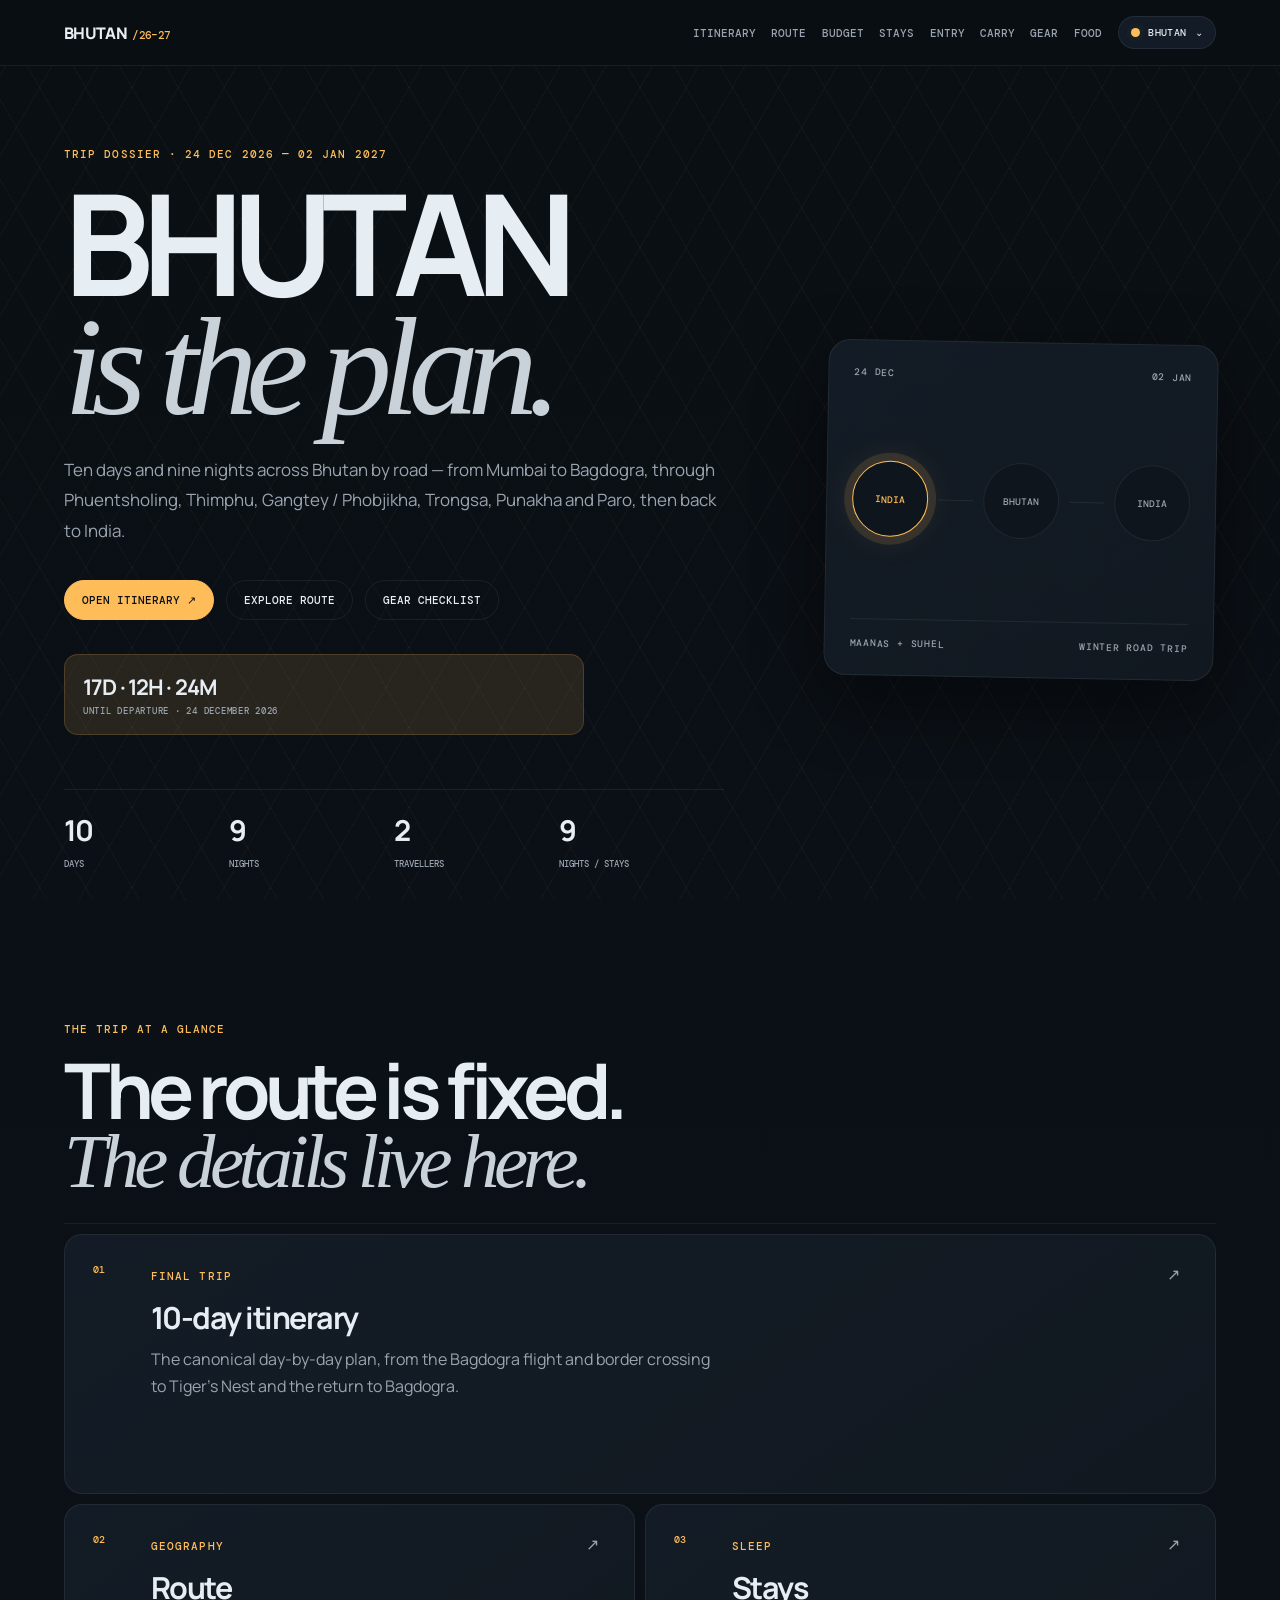
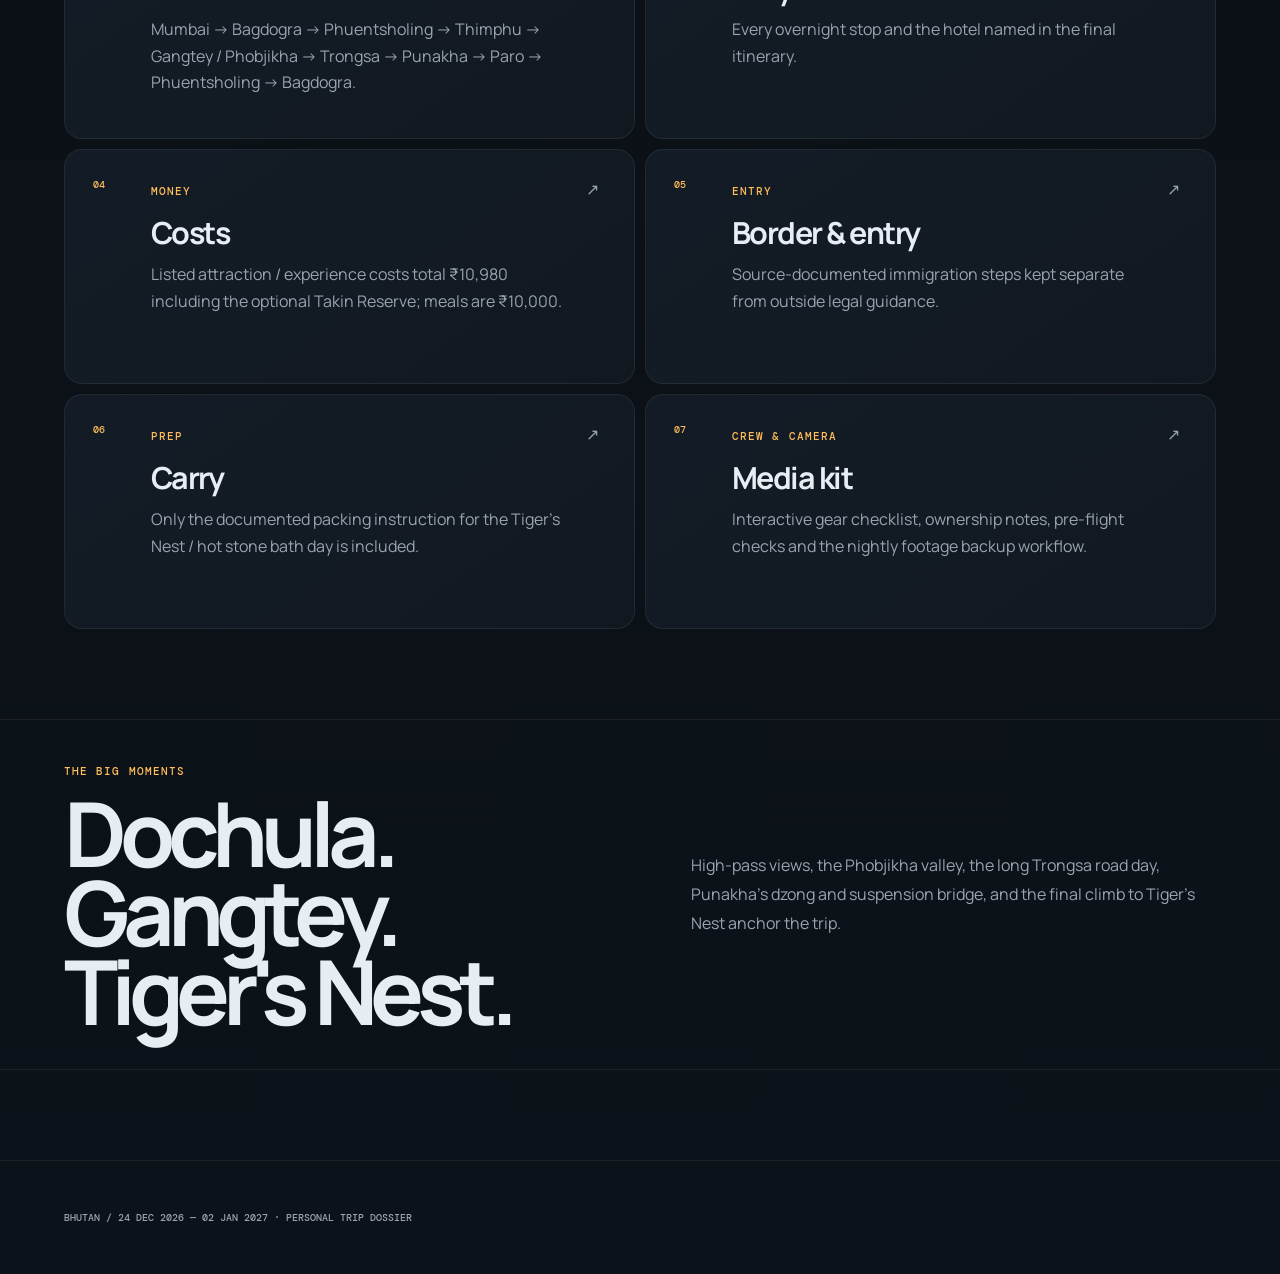
==== index.html @ cfcf0072 "Fix theme dropdown with native disclosure control" ====
<!doctype html>
<html lang="en">
<head>
<meta charset="utf-8"><meta name="viewport" content="width=device-width,initial-scale=1">
<meta name="theme-color" content="#0a0f14">
<title>Bhutan / 24 Dec 2026 — 02 Jan 2027</title>
<script>try{document.documentElement.dataset.theme=localStorage.getItem("bhutan-theme")||"bhutan"}catch(e){document.documentElement.dataset.theme="bhutan"}</script><link rel="stylesheet" href="styles.css?v=theme-fix-5">
</head>
<body>
<nav><a class="brand" href="index.html">BHUTAN<span>/26–27</span></a><div class="navlinks">
<a href="itinerary.html">Itinerary</a><a href="route.html">Route</a><a href="budget.html">Budget</a><a href="stays.html">Stays</a><a href="permits.html">Entry</a><a href="packing.html">Carry</a><a href="gear.html">Gear</a><a href="food.html">Food</a></div><details id="themePicker" class="theme-picker">
<summary id="themeToggle" class="theme-toggle" aria-expanded="false" aria-controls="themeMenu"><span class="theme-dot" aria-hidden="true"></span><span id="themeLabel">Bhutan</span><span aria-hidden="true">⌄</span></summary>
<div id="themeMenu" class="theme-menu">
<button class="theme-option" type="button" data-theme="bhutan" aria-pressed="true"><span class="theme-colors"><i style="background:#0a0f14"></i><i style="background:#131c26"></i><i style="background:#ffbd59"></i><i style="background:#c9d1d9"></i></span><span class="theme-option-copy"><b>Bhutan</b><small>Original charcoal · amber</small></span></button>
<button class="theme-option" type="button" data-theme="aurora" aria-pressed="false"><span class="theme-colors"><i style="background:#031517"></i><i style="background:#073b3a"></i><i style="background:#42f5d0"></i><i style="background:#78ffe2"></i></span><span class="theme-option-copy"><b>Aurora</b><small>Electric mint · luminous cyan</small></span></button>
<button class="theme-option" type="button" data-theme="forest" aria-pressed="false"><span class="theme-colors"><i style="background:#041309"></i><i style="background:#0a321c"></i><i style="background:#31ed8c"></i><i style="background:#71ffb2"></i></span><span class="theme-option-copy"><b>Forest</b><small>Emerald · vivid jade</small></span></button>
<button class="theme-option" type="button" data-theme="rose" aria-pressed="false"><span class="theme-colors"><i style="background:#160912"></i><i style="background:#321326"></i><i style="background:#ff78ad"></i><i style="background:#ff9fc5"></i></span><span class="theme-option-copy"><b>Rose</b><small>Deep plum · vibrant rose</small></span></button>
<button class="theme-option" type="button" data-theme="ocean" aria-pressed="false"><span class="theme-colors"><i style="background:#03101b"></i><i style="background:#07304a"></i><i style="background:#24d9ff"></i><i style="background:#5fe8ff"></i></span><span class="theme-option-copy"><b>Ocean</b><small>Deep blue · electric aqua</small></span></button>
<button class="theme-option" type="button" data-theme="graphite" aria-pressed="false"><span class="theme-colors"><i style="background:#0c0e11"></i><i style="background:#20242a"></i><i style="background:#e1e6ed"></i><i style="background:#aeb8c4"></i></span><span class="theme-option-copy"><b>Graphite</b><small>Silver monochrome · crisp</small></span></button>
</div></details></nav>
<main class="home-main">
<section class="home-hero">
<div class="hero-copy">
<div class="eyebrow">TRIP DOSSIER · 24 DEC 2026 — 02 JAN 2027</div>
<h1>BHUTAN<br><i>is the plan.</i></h1>
<p class="lede">Ten days and nine nights across Bhutan by road — from Mumbai to Bagdogra, through Phuentsholing, Thimphu, Gangtey / Phobjikha, Trongsa, Punakha and Paro, then back to India.</p>
<div class="actions"><a class="btn primary" href="itinerary.html">Open itinerary ↗</a><a class="btn" href="route.html">Explore route</a><a class="btn" href="gear.html">Gear checklist</a></div><div class="countdown"><b id="countdown">Loading trip countdown…</b><span>UNTIL DEPARTURE · 24 DECEMBER 2026</span></div>
<div class="stats"><div><b>10</b><span>DAYS</span></div><div><b>9</b><span>NIGHTS</span></div><div><b>2</b><span>TRAVELLERS</span></div><div><b>9</b><span>NIGHTS / STAYS</span></div></div>
</div>
<div class="hero-card"><div class="hero-card-top"><span>24 DEC</span><span>02 JAN</span></div><div class="hero-route"><div class="hero-node active">INDIA</div><div class="hero-line"></div><div class="hero-node">BHUTAN</div><div class="hero-line"></div><div class="hero-node">INDIA</div></div><div class="hero-card-foot"><span>MAANAS + SUHEL</span><span>WINTER ROAD TRIP</span></div></div>
</section>
<section class="home-dashboard">
<div class="dash-intro"><span class="eyebrow">THE TRIP AT A GLANCE</span><h2>The route is fixed.<br><i>The details live here.</i></h2></div>
<div class="dash-grid">
<a class="dash-card wide" href="itinerary.html"><div class="dash-index">01</div><div><span class="tag">FINAL TRIP</span><h3>10-day itinerary</h3><p>The canonical day-by-day plan, from the Bagdogra flight and border crossing to Tiger's Nest and the return to Bagdogra.</p></div><span class="dash-arrow">↗</span></a>
<a class="dash-card" href="route.html"><div class="dash-index">02</div><div><span class="tag">GEOGRAPHY</span><h3>Route</h3><p>Mumbai → Bagdogra → Phuentsholing → Thimphu → Gangtey / Phobjikha → Trongsa → Punakha → Paro → Phuentsholing → Bagdogra.</p></div><span class="dash-arrow">↗</span></a>
<a class="dash-card" href="stays.html"><div class="dash-index">03</div><div><span class="tag">SLEEP</span><h3>Stays</h3><p>Every overnight stop and the hotel named in the final itinerary.</p></div><span class="dash-arrow">↗</span></a>
<a class="dash-card" href="budget.html"><div class="dash-index">04</div><div><span class="tag">MONEY</span><h3>Costs</h3><p>Listed attraction / experience costs total ₹10,980 including the optional Takin Reserve; meals are ₹10,000.</p></div><span class="dash-arrow">↗</span></a>
<a class="dash-card" href="permits.html"><div class="dash-index">05</div><div><span class="tag">ENTRY</span><h3>Border & entry</h3><p>Source-documented immigration steps kept separate from outside legal guidance.</p></div><span class="dash-arrow">↗</span></a>
<a class="dash-card" href="packing.html"><div class="dash-index">06</div><div><span class="tag">PREP</span><h3>Carry</h3><p>Only the documented packing instruction for the Tiger's Nest / hot stone bath day is included.</p></div><span class="dash-arrow">↗</span></a>
<a class="dash-card" href="gear.html"><div class="dash-index">07</div><div><span class="tag">CREW & CAMERA</span><h3>Media kit</h3><p>Interactive gear checklist, ownership notes, pre-flight checks and the nightly footage backup workflow.</p></div><span class="dash-arrow">↗</span></a></div></section>
<section class="home-fact"><div><span class="tag">THE BIG MOMENTS</span><h2>Dochula.<br>Gangtey.<br>Tiger's Nest.</h2></div><p>High-pass views, the Phobjikha valley, the long Trongsa road day, Punakha's dzong and suspension bridge, and the final climb to Tiger's Nest anchor the trip.</p></section>
</main>
<footer>BHUTAN / 24 DEC 2026 — 02 JAN 2027 · PERSONAL TRIP DOSSIER</footer>
<script>const target=new Date("2026-12-24T00:00:00+05:30");function tick(){const n=new Date();const d=target-n;if(d<=0){document.getElementById("countdown").textContent="THE TRIP IS HERE";return}const days=Math.floor(d/86400000),hours=Math.floor(d%86400000/3600000),mins=Math.floor(d%3600000/60000);document.getElementById("countdown").textContent=days+"D · "+hours+"H · "+mins+"M"}tick();setInterval(tick,30000);</script><script src="theme.js?v=theme-fix-5"></script>
</body></html>
---- styles.css ----
@import url('https://fonts.googleapis.com/css2?family=DM+Mono:wght@400;500&family=Manrope:wght@400;500;600;700;800&display=swap');
:root{--bg:#0a0f14;--layer:#0f1620;--card:#131c26;--card2:#111820;--accent:#ffbd59;--accent-soft:rgba(255,189,89,.12);--text:#e6edf3;--muted:#9aa4af;--line:rgba(255,255,255,.07);--good:#64dc9f;--info:#64c8ff}
*{box-sizing:border-box}html{scroll-behavior:smooth}body{margin:0;color:var(--text);font-family:Manrope,system-ui,sans-serif;min-height:100vh;background:linear-gradient(180deg,#0a0f14 0%,#0c1219 100%);position:relative;overflow-x:hidden}body:before{content:"";position:fixed;inset:0;background-image:repeating-linear-gradient(60deg,rgba(255,189,89,.04) 0,rgba(255,189,89,.04) 1px,transparent 1px,transparent 40px),repeating-linear-gradient(-60deg,rgba(255,189,89,.04) 0,rgba(255,189,89,.04) 1px,transparent 1px,transparent 40px);pointer-events:none;z-index:0}
a{color:inherit;text-decoration:none}nav{position:sticky;top:0;z-index:20;height:66px;padding:0 5vw;display:flex;align-items:center;justify-content:space-between;background:rgba(10,15,20,.92);backdrop-filter:blur(16px);border-bottom:1px solid var(--line)}.brand{font-weight:800;letter-spacing:-.04em}.brand span{color:var(--accent);font:500 .68rem 'DM Mono';margin-left:5px}.navlinks{display:flex;gap:20px;font:500 .68rem 'DM Mono';text-transform:uppercase;color:var(--muted)}.navlinks a{transition:.2s}.navlinks a:hover,.navlinks a.active{color:var(--accent)}
main,footer{position:relative;z-index:1;max-width:1320px;margin:auto}.page-wrap{padding:72px 5vw}.eyebrow,.tag{font:500 .67rem 'DM Mono';letter-spacing:.1em;color:var(--accent);text-transform:uppercase}.page-head{display:flex;justify-content:space-between;gap:60px;align-items:end;padding-bottom:42px;margin-bottom:1px;border-bottom:1px solid var(--line)}.page-head h1{font-size:clamp(4rem,8vw,8.5rem);line-height:.86;letter-spacing:-.075em;margin:22px 0 0}.page-head h1 i{font-family:Georgia,serif;font-weight:400;color:#c9d1d9}.page-head p{max-width:470px;color:var(--muted);line-height:1.8;margin:0}
.home-hero{max-width:1320px;margin:auto;min-height:calc(100vh - 66px);padding:9vh 5vw 8vh;display:grid;grid-template-columns:minmax(0,1.1fr) minmax(330px,.65fr);align-items:center;gap:8vw}.home-hero h1{font-size:clamp(5rem,11vw,10.5rem);line-height:.84;letter-spacing:-.08em;margin:22px 0 28px}.home-hero h1 i{font-family:Georgia,serif;font-weight:400;color:#c9d1d9}.lede{max-width:700px;color:var(--muted);font-size:1.06rem;line-height:1.8}.actions{display:flex;gap:12px;margin:34px 0}.btn{display:inline-flex;align-items:center;justify-content:center;border:1px solid var(--line);padding:12px 17px;border-radius:99px;font:500 .68rem 'DM Mono';text-transform:uppercase;transition:.2s}.btn:hover{border-color:rgba(255,189,89,.55);color:var(--accent);box-shadow:0 0 25px rgba(255,189,89,.12)}.btn.primary{background:var(--accent);color:#0a0f14;border-color:var(--accent)}.stats{display:grid;grid-template-columns:repeat(4,1fr);border-top:1px solid var(--line);margin-top:54px}.stats div{padding:20px 10px 0 0}.stats b{display:block;font-size:1.8rem;letter-spacing:-.06em}.stats span{font:500 .58rem 'DM Mono';color:var(--muted)}.hero-card{background:linear-gradient(145deg,#131c26,#111820);border:1px solid var(--line);border-radius:22px;padding:25px;box-shadow:0 24px 70px rgba(0,0,0,.45);transform:rotate(1deg)}.hero-card-top,.hero-card-foot{display:flex;justify-content:space-between;color:var(--muted);font:500 .6rem 'DM Mono';letter-spacing:.08em}.hero-route{display:flex;align-items:center;gap:10px;margin:82px 0}.hero-node{width:76px;height:76px;border-radius:50%;display:grid;place-items:center;border:1px solid rgba(255,255,255,.12);background:#0e151d;color:var(--muted);font:500 .6rem 'DM Mono'}.hero-node.active{color:var(--accent);border-color:rgba(255,189,89,.65);box-shadow:0 0 0 8px var(--accent-soft),0 0 35px rgba(255,189,89,.08)}.hero-line{height:1px;background:var(--line);flex:1}.hero-card-foot{border-top:1px solid var(--line);padding-top:17px}
.home-dashboard{max-width:1320px;margin:auto;padding:8vh 5vw 10vh}.dash-intro{padding-bottom:28px;border-bottom:1px solid var(--line)}.dash-intro h2{font-size:clamp(3rem,6vw,6rem);line-height:.88;letter-spacing:-.07em;margin:18px 0 0}.dash-intro h2 i{font-family:Georgia,serif;font-weight:400;color:#c9d1d9}.dash-grid{display:grid;grid-template-columns:repeat(2,1fr);gap:10px;margin-top:10px}.dash-card{min-height:235px;padding:28px;background:linear-gradient(145deg,#131c26,#111820);border:1px solid var(--line);border-radius:18px;display:grid;grid-template-columns:40px 1fr 20px;gap:18px;transition:.3s}.dash-card.wide{grid-column:span 2;min-height:260px}.dash-card:hover{border-color:rgba(255,189,89,.55);box-shadow:0 0 25px rgba(255,189,89,.12),0 0 60px rgba(255,189,89,.05);transform:translateY(-3px)}.dash-index{font:500 .62rem 'DM Mono';color:var(--accent)}.dash-card h3{font-size:1.9rem;letter-spacing:-.05em;margin:12px 0 8px}.dash-card p{color:var(--muted);line-height:1.65;margin:0;max-width:560px}.dash-arrow{color:var(--muted)}.dash-card:hover .dash-arrow{color:var(--accent)}.home-fact{max-width:1320px;margin:0 auto 10vh;padding:38px 5vw;border-top:1px solid var(--line);border-bottom:1px solid var(--line);display:grid;grid-template-columns:1fr 1fr;gap:8vw;align-items:center}.home-fact h2{font-size:clamp(3rem,7vw,7rem);line-height:.88;letter-spacing:-.08em;margin:14px 0 0}.home-fact p{color:var(--muted);line-height:1.8}
.trip-ribbon{display:flex;align-items:center;gap:14px;padding:15px 0 17px;border-bottom:1px solid var(--line);font:500 .62rem 'DM Mono';color:#b6c0ca;letter-spacing:.1em}.trip-ribbon b{color:var(--accent)}.trip-ribbon em{margin-left:auto;color:#6f7b86;font-style:normal}.itinerary-day{display:grid;grid-template-columns:110px 1fr;gap:38px;padding:65px 0;border-bottom:1px solid var(--line)}.dayno{font:500 .65rem 'DM Mono';line-height:1.7;color:var(--accent);position:sticky;top:95px;height:max-content}.day-heading{display:flex;justify-content:space-between;gap:25px;align-items:flex-start;margin-bottom:25px}.day-heading h2{font-size:clamp(2.15rem,4vw,4.1rem);line-height:.92;letter-spacing:-.065em;margin:0 0 12px}.route-line{color:var(--muted);font:500 .66rem 'DM Mono';line-height:1.6}.day-marker{width:48px;height:48px;border:1px solid rgba(255,189,89,.35);border-radius:50%;display:grid;place-items:center;color:var(--accent);font:500 .62rem 'DM Mono';flex:none;background:#0e151d}.day-grid{display:grid;grid-template-columns:repeat(3,minmax(0,1fr));gap:10px}.story-card{min-height:145px;padding:20px;background:linear-gradient(145deg,#131c26,#111820);border:1px solid var(--line);border-radius:14px;transition:.25s;cursor:pointer}.story-card:hover,.story-card.is-open{border-color:rgba(255,189,89,.55);box-shadow:0 0 25px rgba(255,189,89,.12);transform:translateY(-3px)}.story-card.highlight{box-shadow:inset 0 2px 0 rgba(255,189,89,.2)}.story-top{display:flex;justify-content:space-between;gap:10px;align-items:center}.story-index{font:500 .56rem 'DM Mono';color:var(--accent)}.story-type{font:500 .52rem 'DM Mono';padding:4px 7px;border:1px solid rgba(255,255,255,.09);border-radius:99px;color:var(--muted)}.story-card h3{font-size:1rem;line-height:1.4;letter-spacing:-.02em;margin:27px 0 0;max-width:88%}.story-card:after{content:"+";float:right;margin-top:-18px;color:#64717d;font:500 .8rem 'DM Mono'}.story-card.is-open:after{content:"−";color:var(--accent)}
.story-card.is-open{background:linear-gradient(145deg,#182330,#111820)}.story-card.is-open h3{color:var(--accent)}
.map-shell{position:relative;overflow:hidden;border:1px solid var(--line);border-radius:20px;background:#0e151d;box-shadow:0 25px 70px rgba(0,0,0,.45)}#trip-map{height:650px}.map-legend{position:absolute;z-index:1000;top:14px;right:14px;display:flex;gap:13px;flex-wrap:wrap;padding:10px 12px;border:1px solid var(--line);border-radius:12px;background:rgba(10,15,20,.9);backdrop-filter:blur(10px);font:500 .6rem 'DM Mono'}.legend-dot{display:inline-block;width:8px;height:8px;border-radius:50%;margin-right:6px}.route-dot{background:var(--accent)}.india-dot{background:#ff9664}.bhutan-dot{background:#64c8ff}.map-note{margin:12px 0 34px;color:#71808d;font:500 .59rem 'DM Mono';line-height:1.7}.route-summary{padding:25px 0;border-top:1px solid var(--line)}.summary-kicker{font:500 .64rem 'DM Mono';color:var(--accent);letter-spacing:.1em;margin-bottom:11px}.summary-line{font-size:1.08rem;line-height:1.8;color:#cbd4dc}.leaflet-container{font-family:Manrope,system-ui,sans-serif}.leaflet-popup-content-wrapper,.leaflet-popup-tip{background:#131c26;color:var(--text);border:1px solid var(--line)}.leaflet-popup-content{margin:13px 15px;min-width:180px}.popup-day{color:var(--accent);font:500 .57rem 'DM Mono';margin-bottom:5px}.popup p{color:var(--muted);font-size:.75rem;line-height:1.45;margin:7px 0 0}.marker-pin{width:34px;height:34px;border-radius:50%;display:grid;place-items:center;border:2px solid #0a0f14;box-shadow:0 5px 16px rgba(0,0,0,.45);font:800 .62rem 'DM Mono'}.marker-india{background:#ff9664;color:#0a0f14}.marker-bhutan{background:var(--accent);color:#0a0f14}
.stay-grid{display:grid;grid-template-columns:repeat(2,1fr);gap:12px;margin-bottom:24px}.stay-card{padding:25px;background:linear-gradient(145deg,#131c26,#111820);border:1px solid var(--line);border-radius:18px;transition:.25s}.stay-card:hover{border-color:rgba(255,189,89,.55);box-shadow:0 0 25px rgba(255,189,89,.1)}.stay-head{display:flex;justify-content:space-between;color:var(--muted);font:500 .6rem 'DM Mono'}.stay-head span{color:var(--accent)}.stay-date{margin-top:40px;color:#70808c;font:500 .63rem 'DM Mono'}.stay-card h2{font-size:1.65rem;letter-spacing:-.04em;margin:9px 0 5px}.stay-card p{color:var(--muted);margin:0}.notice{padding:20px 22px;background:linear-gradient(145deg,#131c26,#111820);border:1px solid var(--line);border-radius:15px;color:var(--muted);line-height:1.7}.notice strong{color:var(--text)}
.food-grid{display:grid;grid-template-columns:repeat(4,1fr);gap:12px}.food-card{padding:22px;background:linear-gradient(145deg,#131c26,#111820);border:1px solid var(--line);border-radius:15px;min-height:160px;transition:.25s}.food-card:hover{border-color:rgba(255,189,89,.55);box-shadow:0 0 25px rgba(255,189,89,.1);transform:translateY(-2px)}.food-card h3{font-size:1.15rem;margin:34px 0 8px}.food-card p{color:var(--muted);line-height:1.5;margin:0}.day{display:grid;grid-template-columns:130px 1fr;gap:38px;padding:45px 0;border-bottom:1px solid var(--line)}.day h2{font-size:2rem;letter-spacing:-.05em;margin:0 0 18px}.items{display:grid;grid-template-columns:repeat(2,1fr);gap:10px}.item{padding:15px 17px;border:1px solid var(--line);background:linear-gradient(145deg,#131c26,#111820);border-radius:11px;color:#cdd5dd;line-height:1.45}.empty{padding:72px 30px;text-align:center;background:linear-gradient(145deg,#131c26,#111820);border:1px dashed rgba(255,255,255,.13);border-radius:18px}.empty h2{font-size:2.15rem;letter-spacing:-.05em;margin:13px 0}.empty p{color:var(--muted);line-height:1.7;max-width:520px;margin:auto}
footer{padding:50px 5vw;border-top:1px solid var(--line);color:#63707b;font:500 .6rem 'DM Mono'}
@media(max-width:980px){.home-hero{grid-template-columns:1fr}.hero-card{max-width:620px;width:100%;margin:auto}.day-grid{grid-template-columns:repeat(2,1fr)}.food-grid{grid-template-columns:repeat(2,1fr)}}
@media(max-width:760px){nav{height:60px;gap:14px}.navlinks{display:flex;gap:14px;flex:1;min-width:0;max-width:65vw;overflow-x:auto;white-space:nowrap;scrollbar-width:none;padding-bottom:4px}.navlinks::-webkit-scrollbar{display:none}.page-wrap{padding:52px 5vw}.page-head{display:block;padding-bottom:32px}.page-head p{margin-top:25px}.page-head h1{font-size:4rem}.home-hero{padding:7vh 5vw}.home-hero h1{font-size:4.6rem}.stats{grid-template-columns:repeat(2,1fr)}.hero-route{margin:60px 0}.hero-node{width:60px;height:60px}.dash-grid{grid-template-columns:1fr}.dash-card.wide{grid-column:auto}.home-fact{grid-template-columns:1fr;gap:25px}.trip-ribbon{flex-wrap:wrap}.trip-ribbon em{width:100%;margin-left:0}.itinerary-day,.day{grid-template-columns:1fr;gap:15px;padding:45px 0}.dayno{position:static}.day-grid,.items,.stay-grid,.food-grid{grid-template-columns:1fr}.day-heading h2{font-size:2.45rem}.map-shell{border-radius:15px}#trip-map{height:480px}.map-legend{left:12px;right:12px;top:12px}.story-card{min-height:130px}.story-card h3{font-size:1.02rem}.home-fact h2{font-size:3.5rem}}

.cost-hero{display:grid;grid-template-columns:repeat(3,1fr);gap:12px;margin:0 0 28px}.cost-hero>div{padding:25px;background:linear-gradient(145deg,#131c26,#111820);border:1px solid var(--line);border-radius:18px}.cost-hero strong{display:block;font-size:2.6rem;letter-spacing:-.07em;margin:11px 0 5px}.cost-hero small{display:block;font:500 .58rem 'DM Mono';color:var(--muted);line-height:1.6}.cost-grid{display:grid;grid-template-columns:repeat(2,1fr);gap:12px}.cost-group{background:linear-gradient(145deg,#131c26,#111820);border:1px solid var(--line);border-radius:18px;padding:22px}.cost-group-head h2{font-size:1.35rem;letter-spacing:-.04em;margin:7px 0 18px}.cost-row{display:flex;justify-content:space-between;gap:18px;padding:12px 0;border-top:1px solid rgba(255,255,255,.06);font-size:.86rem}.cost-row b{font:500 .72rem 'DM Mono';color:var(--accent);white-space:nowrap}.countdown{margin-top:25px;padding:17px 18px;border:1px solid rgba(255,189,89,.18);background:var(--accent-soft);border-radius:14px;max-width:520px}.countdown b{font-size:1.35rem;letter-spacing:-.04em}.countdown span{display:block;margin-top:4px;color:var(--muted);font:500 .58rem 'DM Mono';letter-spacing:.08em}@media(max-width:900px){.cost-hero{grid-template-columns:1fr}.cost-grid{grid-template-columns:1fr}}

/* Shared Attendance Tracker-inspired palette system */
:root{--layer:#0f1620;--card:#131c26;--card2:#111820;--pattern:rgba(255,189,89,.04);--nav-bg:rgba(10,15,20,.92);--heading-muted:#c9d1d9;--node-bg:#0e151d;--on-accent:#0a0f14;--accent-border:rgba(255,189,89,.5);--page-bg:linear-gradient(180deg,#0a0f14 0%,#0c1219 100%)}
    html{background:var(--bg)}body{background:var(--page-bg);color:var(--text)}
    body:before{background-image:repeating-linear-gradient(60deg,var(--pattern) 0,var(--pattern) 1px,transparent 1px,transparent 40px),repeating-linear-gradient(-60deg,var(--pattern) 0,var(--pattern) 1px,transparent 1px,transparent 40px)}
    nav{background:var(--nav-bg);border-bottom-color:var(--line);gap:clamp(10px,1.3vw,20px)}
    .navlinks{margin-left:auto;gap:clamp(10px,1.2vw,18px);flex:0 1 auto;min-width:0}
    .page-head h1 i,.home-hero h1 i,.dash-intro h2 i{color:var(--heading-muted)}
    .hero-card,.dash-card,.story-card,.stay-card,.food-card,.cost-group,.cost-hero>div,.gear-group,.progress-wrap,.item,.notice,.empty{background:linear-gradient(145deg,var(--card),var(--card2));border-color:var(--line);color:var(--text)}
    .story-card.is-open{background:linear-gradient(145deg,var(--card),var(--card2))}
    .hero-card-top,.hero-card-foot,.trip-ribbon{color:var(--muted)}
    .hero-card-foot,.trip-ribbon,.day,.itinerary-day,.page-head,.dash-intro,.home-fact,.route-summary,.stats{border-color:var(--line)}
    .hero-node{background:var(--node-bg);border-color:var(--line);color:var(--muted)}
    .hero-node.active{color:var(--accent);border-color:var(--accent);box-shadow:0 0 0 8px var(--accent-soft),0 0 35px var(--accent-soft)}
    .day-marker{background:var(--card);border-color:var(--line);color:var(--accent)}
    .btn.primary{background:var(--accent);color:var(--on-accent);border-color:var(--accent)}
    .btn:hover{border-color:var(--accent-border);color:var(--accent);box-shadow:0 0 25px var(--accent-soft)}
    .dash-card:hover,.story-card:hover,.story-card.is-open,.stay-card:hover,.food-card:hover{border-color:var(--accent-border);box-shadow:0 0 25px var(--accent-soft)}
    .story-card.is-open h3{color:var(--accent)}.story-type{border-color:var(--line);color:var(--muted)}
    .empty{border-color:var(--accent-border)}.gear-note{border-color:var(--accent-border);background:var(--accent-soft);color:var(--muted)}
    .gear-note strong,.notice strong{color:var(--text)}.progress-fill{background:var(--accent)}
    .map-note,footer{color:var(--muted)}
    .leaflet-popup-content-wrapper,.leaflet-popup-tip{background:var(--card);color:var(--text);border-color:var(--line)}
    .leaflet-popup-content{color:var(--text)}.gear-row input:checked{background:var(--accent);border-color:var(--accent)}.gear-row input:checked:after{color:var(--on-accent)}
    .theme-picker{position:relative;z-index:30;flex:0 0 auto}
    .theme-toggle{display:flex;align-items:center;gap:8px;border:1px solid var(--line);border-radius:99px;padding:9px 12px;background:var(--card);color:var(--text);font:500 .62rem 'DM Mono';letter-spacing:.04em;text-transform:uppercase;cursor:pointer;white-space:nowrap;transition:border-color .2s,background .2s}
    .theme-toggle:hover,.theme-toggle[aria-expanded="true"]{border-color:var(--accent-border);background:var(--card2)}
    .theme-dot{width:9px;height:9px;flex:0 0 auto;border-radius:50%;background:var(--accent);box-shadow:0 0 10px var(--accent-soft)}
    .theme-menu{position:absolute;right:0;top:calc(100% + 9px);z-index:50;width:285px;padding:8px;background:var(--layer);border:1px solid var(--line);border-radius:16px;box-shadow:0 18px 55px rgba(0,0,0,.42)}
    .theme-menu[hidden]{display:none}
    .theme-option{appearance:none;-webkit-appearance:none;width:100%;display:flex;align-items:center;gap:11px;text-align:left;background:transparent;border:0;color:var(--text);padding:10px;border-radius:11px;cursor:pointer;font:inherit;transition:background .2s}
    .theme-option:hover,.theme-option[aria-pressed="true"]{background:var(--card2)}
    .theme-colors{display:flex;gap:4px;flex:0 0 auto}.theme-colors i{width:17px;height:17px;border-radius:5px;display:block}
    .theme-option-copy{display:block;min-width:0}.theme-option b{display:block;font-size:.78rem}.theme-option small{display:block;color:var(--muted);font-size:.65rem;line-height:1.4;margin-top:3px}
    html[data-theme="bhutan"]{--bg:#0a0f14;--layer:#0f1620;--card:#131c26;--card2:#111820;--accent:#ffbd59;--accent-soft:rgba(255,189,89,.12);--text:#e6edf3;--muted:#9aa4af;--line:rgba(255,255,255,.07);--pattern:rgba(255,189,89,.04);--nav-bg:rgba(10,15,20,.92);--heading-muted:#c9d1d9;--node-bg:#0e151d;--on-accent:#0a0f14;--accent-border:rgba(255,189,89,.5);--page-bg:linear-gradient(180deg,#0a0f14 0%,#0c1219 100%)}
    html[data-theme="aurora"]{--bg:#031517;--layer:#062423;--card:#073b3a;--card2:#0a302f;--accent:#42f5d0;--accent-soft:rgba(66,245,208,.13);--text:#effffb;--muted:#8df3dc;--line:rgba(66,245,208,.16);--pattern:rgba(66,245,208,.045);--nav-bg:rgba(3,21,23,.93);--heading-muted:#b9fff2;--node-bg:#052b2a;--on-accent:#03231e;--accent-border:rgba(66,245,208,.55);--page-bg:linear-gradient(180deg,#031517 0%,#061e20 100%)}
    html[data-theme="forest"]{--bg:#041309;--layer:#071e12;--card:#0a321c;--card2:#0b2818;--accent:#31ed8c;--accent-soft:rgba(49,237,140,.13);--text:#edfff5;--muted:#8fe8bb;--line:rgba(113,255,178,.15);--pattern:rgba(113,255,178,.04);--nav-bg:rgba(4,19,9,.94);--heading-muted:#c4f4d5;--node-bg:#062012;--on-accent:#032012;--accent-border:rgba(49,237,140,.52);--page-bg:linear-gradient(180deg,#041309 0%,#091b10 100%)}
    html[data-theme="rose"]{--bg:#160912;--layer:#24101c;--card:#321326;--card2:#28101f;--accent:#ff78ad;--accent-soft:rgba(255,120,173,.13);--text:#fff0f6;--muted:#e8a8c2;--line:rgba(255,120,173,.17);--pattern:rgba(255,120,173,.04);--nav-bg:rgba(22,9,18,.94);--heading-muted:#ffd2e3;--node-bg:#210d19;--on-accent:#300e22;--accent-border:rgba(255,120,173,.52);--page-bg:linear-gradient(180deg,#160912 0%,#21101c 100%)}
    html[data-theme="ocean"]{--bg:#03101b;--layer:#061e2d;--card:#07304a;--card2:#09283d;--accent:#24d9ff;--accent-soft:rgba(36,217,255,.13);--text:#eefcff;--muted:#8fe9f8;--line:rgba(36,217,255,.17);--pattern:rgba(36,217,255,.04);--nav-bg:rgba(3,16,27,.94);--heading-muted:#bfefff;--node-bg:#041a29;--on-accent:#032033;--accent-border:rgba(36,217,255,.52);--page-bg:linear-gradient(180deg,#03101b 0%,#071d2d 100%)}
    html[data-theme="graphite"]{--bg:#0c0e11;--layer:#181b20;--card:#20242a;--card2:#1a1d22;--accent:#e1e6ed;--accent-soft:rgba(225,230,237,.10);--text:#f0f2f5;--muted:#aeb8c4;--line:rgba(225,230,237,.12);--pattern:rgba(225,230,237,.025);--nav-bg:rgba(12,14,17,.95);--heading-muted:#d0d5dc;--node-bg:#15181d;--on-accent:#111419;--accent-border:rgba(225,230,237,.45);--page-bg:linear-gradient(180deg,#0c0e11 0%,#14171c 100%)}
    @media(min-width:761px) and (max-width:1050px){nav{padding-left:3vw;padding-right:3vw;gap:11px}.navlinks{gap:10px;font-size:.58rem}.theme-toggle{padding:8px 9px}}
    @media(max-width:760px){nav{height:auto;min-height:60px;display:grid;grid-template-columns:minmax(0,1fr) auto;grid-template-rows:auto auto;align-content:center;gap:10px 12px;padding:11px 5vw}nav .brand{grid-row:1;grid-column:1;align-self:center}nav .theme-picker{grid-row:1;grid-column:2}nav .navlinks{grid-row:2;grid-column:1/-1;display:flex;gap:15px;width:100%;max-width:none;min-width:0;overflow-x:auto;white-space:nowrap;scrollbar-width:none;padding:2px 0 3px;margin:0;font-size:.58rem}nav .navlinks::-webkit-scrollbar{display:none}.theme-toggle{padding:8px 10px;font-size:.58rem}.theme-menu{right:0;width:min(285px,calc(100vw - 28px))}}
    @media(prefers-reduced-motion:reduce){.theme-toggle,.theme-option{transition:none!important}}
/* Surface polish to consistently mirror the Attendance Tracker cards */
.home-dashboard,.home-fact,.home-hero,.page-wrap{isolation:isolate}
.hero-card,.dash-card,.story-card,.stay-card,.food-card,.cost-group,.cost-hero>div,.gear-group,.progress-wrap,.item,.notice,.empty,.map-shell{
  background:linear-gradient(145deg,var(--card),var(--card2));
  border-color:var(--line);
  color:var(--text);
}
.story-card.is-open{background:linear-gradient(145deg,var(--card),var(--card2))}
.cost-row,.item,.gear-detail,.story-type{border-color:var(--line)}
.story-card:hover,.story-card.is-open,.dash-card:hover,.stay-card:hover,.food-card:hover{
  border-color:var(--accent-border);
  box-shadow:0 0 25px var(--accent-soft);
}
@media(prefers-reduced-motion:reduce){*{scroll-behavior:auto!important;transition:none!important}}

/* Native details dropdown: opening the palette must not depend on JavaScript */
.theme-picker{position:relative;z-index:30;flex:0 0 auto}
.theme-picker>summary{list-style:none}
.theme-picker>summary::-webkit-details-marker{display:none}
.theme-picker:not([open])>.theme-menu{display:none}
.theme-picker[open]>.theme-toggle{border-color:var(--accent-border);background:var(--card2)}
.theme-picker[open]>.theme-toggle:focus-visible{outline:2px solid var(--accent);outline-offset:3px}
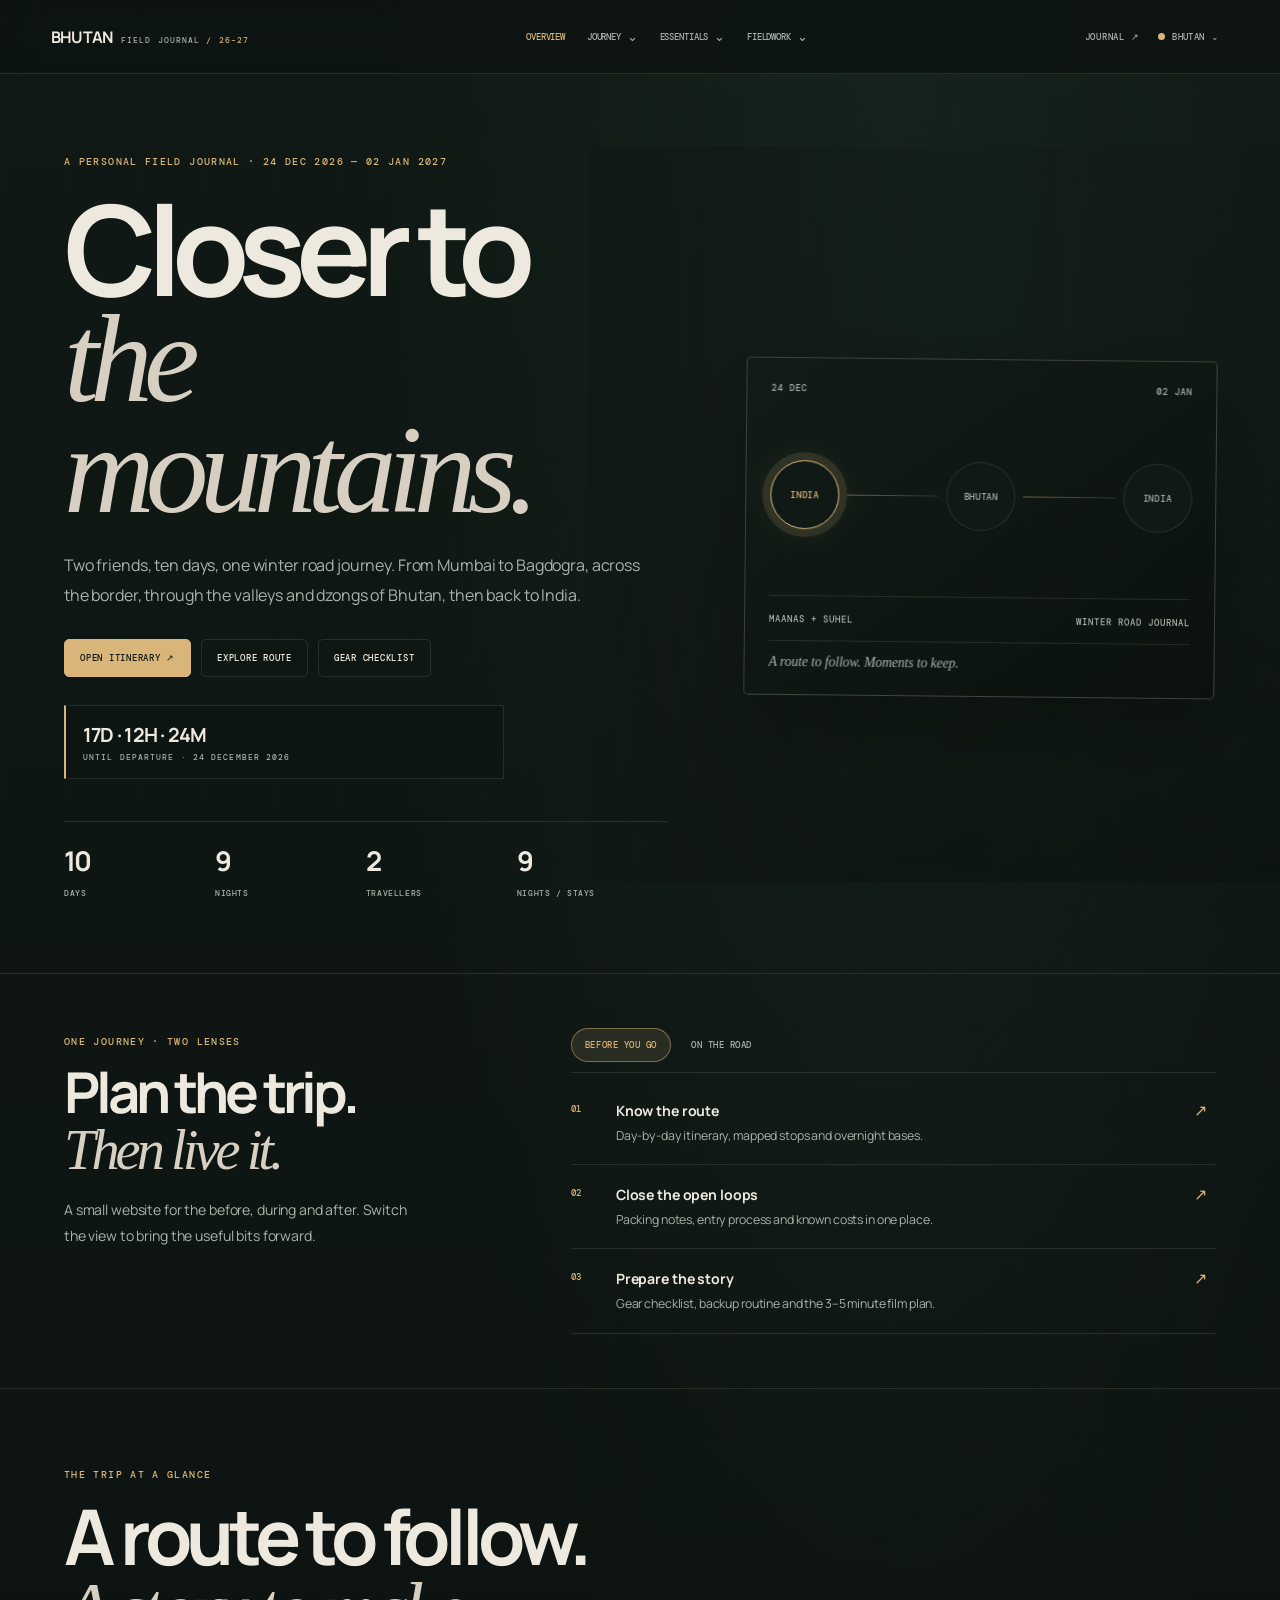
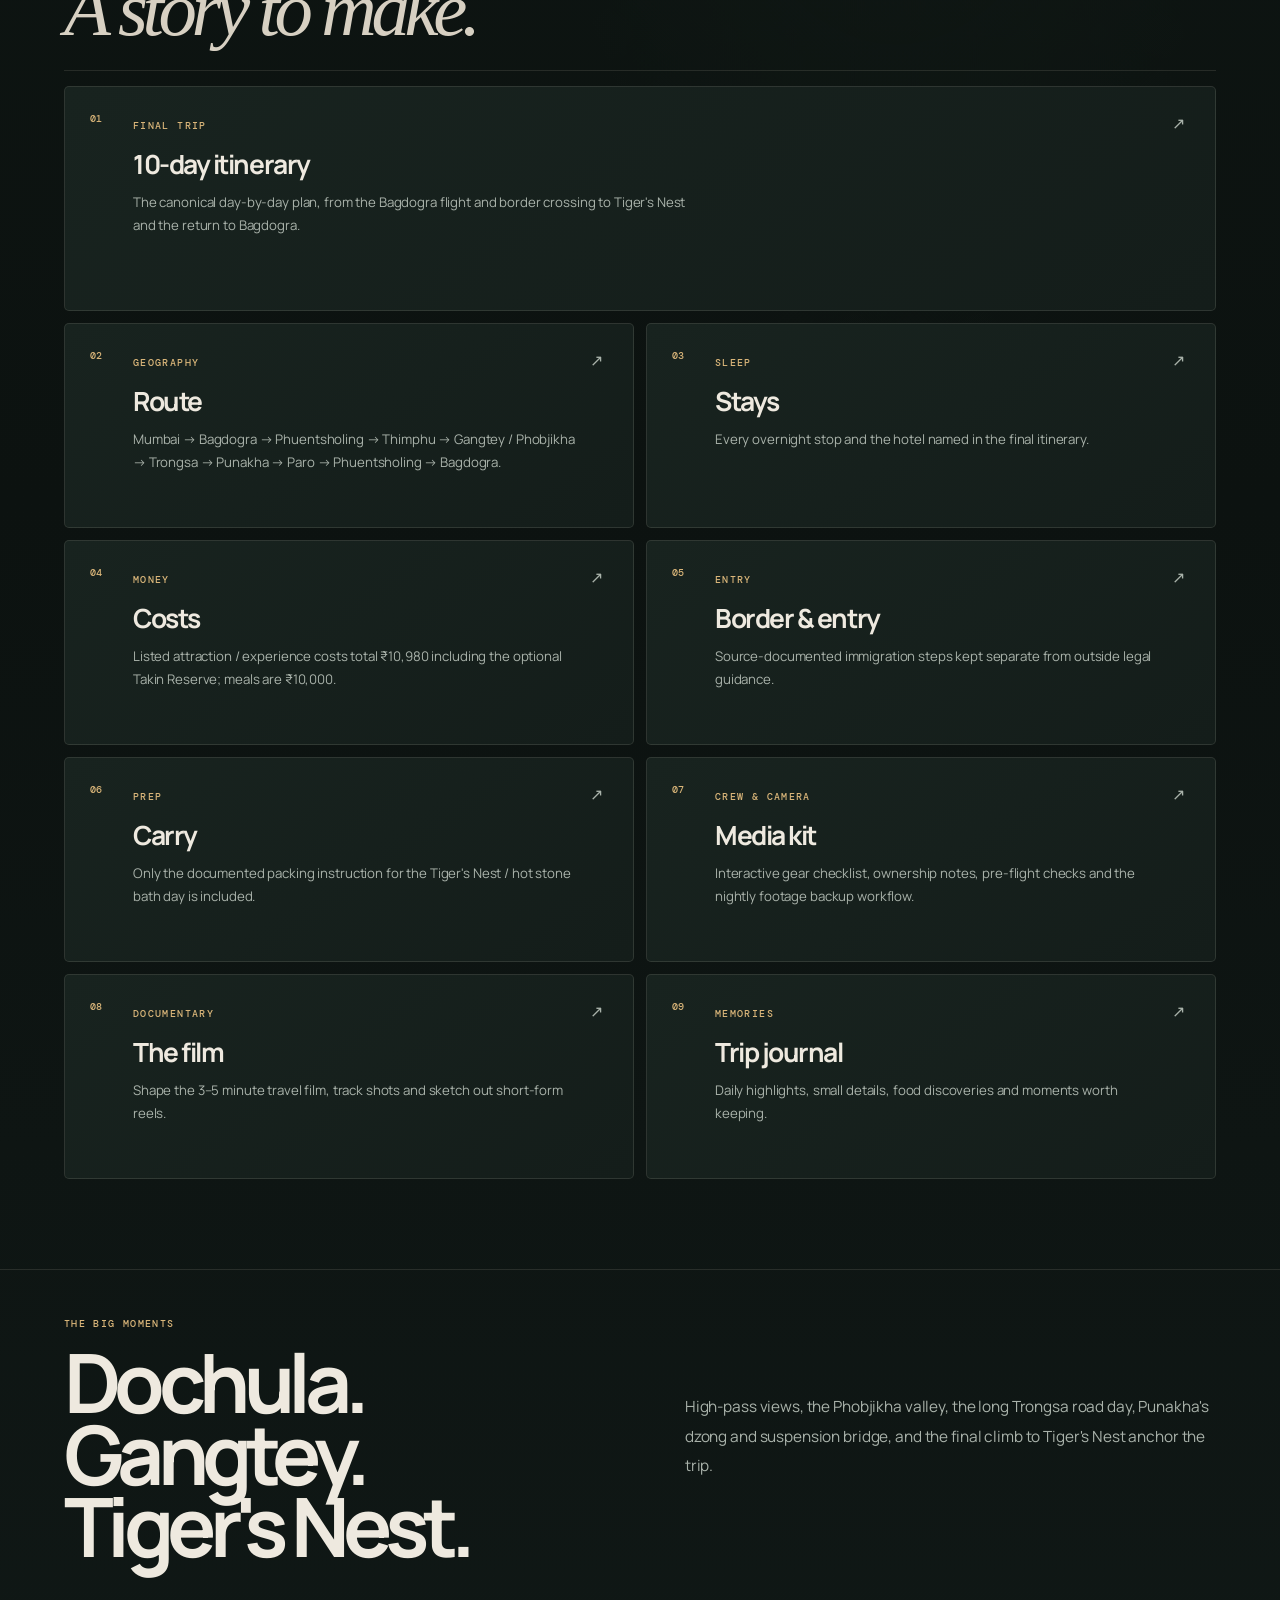
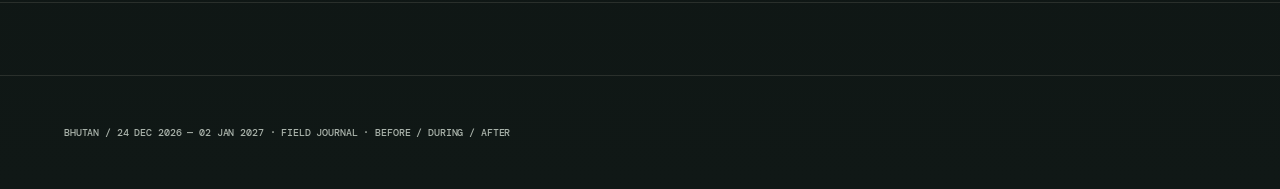
==== commit 6f866890: "Redesign site as Bhutan Field Journal" ====
--- a/index.html
+++ b/index.html
@@ -4,7 +4,7 @@
 <meta charset="utf-8"><meta name="viewport" content="width=device-width,initial-scale=1">
 <meta name="theme-color" content="#0a0f14">
 <title>Bhutan / 24 Dec 2026 — 02 Jan 2027</title>
-<script>try{document.documentElement.dataset.theme=localStorage.getItem("bhutan-theme")||"bhutan"}catch(e){document.documentElement.dataset.theme="bhutan"}</script><link rel="stylesheet" href="styles.css?v=theme-fix-5">
+<script>try{document.documentElement.dataset.theme=localStorage.getItem("bhutan-theme")||"bhutan"}catch(e){document.documentElement.dataset.theme="bhutan"}</script><link rel="stylesheet" href="styles.css?v=field-journal-1">
 </head>
 <body>
 <nav><a class="brand" href="index.html">BHUTAN<span>/26–27</span></a><div class="navlinks">
@@ -21,16 +21,39 @@
 <main class="home-main">
 <section class="home-hero">
 <div class="hero-copy">
-<div class="eyebrow">TRIP DOSSIER · 24 DEC 2026 — 02 JAN 2027</div>
-<h1>BHUTAN<br><i>is the plan.</i></h1>
-<p class="lede">Ten days and nine nights across Bhutan by road — from Mumbai to Bagdogra, through Phuentsholing, Thimphu, Gangtey / Phobjikha, Trongsa, Punakha and Paro, then back to India.</p>
+<div class="eyebrow">A PERSONAL FIELD JOURNAL · 24 DEC 2026 — 02 JAN 2027</div>
+<h1>Closer to<br><i>the mountains.</i></h1>
+<p class="lede">Two friends, ten days, one winter road journey. From Mumbai to Bagdogra, across the border, through the valleys and dzongs of Bhutan, then back to India.</p>
 <div class="actions"><a class="btn primary" href="itinerary.html">Open itinerary ↗</a><a class="btn" href="route.html">Explore route</a><a class="btn" href="gear.html">Gear checklist</a></div><div class="countdown"><b id="countdown">Loading trip countdown…</b><span>UNTIL DEPARTURE · 24 DECEMBER 2026</span></div>
 <div class="stats"><div><b>10</b><span>DAYS</span></div><div><b>9</b><span>NIGHTS</span></div><div><b>2</b><span>TRAVELLERS</span></div><div><b>9</b><span>NIGHTS / STAYS</span></div></div>
 </div>
-<div class="hero-card"><div class="hero-card-top"><span>24 DEC</span><span>02 JAN</span></div><div class="hero-route"><div class="hero-node active">INDIA</div><div class="hero-line"></div><div class="hero-node">BHUTAN</div><div class="hero-line"></div><div class="hero-node">INDIA</div></div><div class="hero-card-foot"><span>MAANAS + SUHEL</span><span>WINTER ROAD TRIP</span></div></div>
+<div class="hero-card"><div class="hero-card-top"><span>24 DEC</span><span>02 JAN</span></div><div class="hero-route"><div class="hero-node active">INDIA</div><div class="hero-line"></div><div class="hero-node">BHUTAN</div><div class="hero-line"></div><div class="hero-node">INDIA</div></div><div class="hero-card-foot"><span>MAANAS + SUHEL</span><span>WINTER ROAD JOURNAL</span></div><div class="hero-card-caption">A route to follow. Moments to keep.</div></div>
+</section>
+
+<section class="mode-switcher" id="trip-modes">
+  <div class="mode-intro"><span class="eyebrow">ONE JOURNEY · TWO LENSES</span><h2>Plan the trip.<br><i>Then live it.</i></h2><p>A small website for the before, during and after. Switch the view to bring the useful bits forward.</p></div>
+  <div class="mode-workspace">
+    <div class="mode-tabs" role="tablist" aria-label="Trip view"><button type="button" data-home-mode="planning" role="tab" aria-selected="true">Before you go</button><button type="button" data-home-mode="field" role="tab" aria-selected="false">On the road</button></div>
+    <section class="mode-panel" data-mode-panel="planning" role="tabpanel">
+      <div class="mode-status"><span class="status-mark">01</span><div><b>Know the route</b><p>Day-by-day itinerary, mapped stops and overnight bases.</p></div><a href="itinerary.html" aria-label="Open itinerary">↗</a></div>
+      <div class="mode-status"><span class="status-mark">02</span><div><b>Close the open loops</b><p>Packing notes, entry process and known costs in one place.</p></div><a href="packing.html" aria-label="Open packing list">↗</a></div>
+      <div class="mode-status"><span class="status-mark">03</span><div><b>Prepare the story</b><p>Gear checklist, backup routine and the 3–5 minute film plan.</p></div><a href="film.html" aria-label="Open film planner">↗</a></div>
+    </section>
+    <section class="mode-panel" data-mode-panel="field" role="tabpanel" hidden>
+      <div class="field-quick-grid">
+        <a href="itinerary.html"><span>01 / TODAY</span><b>Day plan</b><small>Route and key stops</small></a>
+        <a href="route.html"><span>02 / WHERE</span><b>Map</b><small>Overnight bases and route</small></a>
+        <a href="stays.html"><span>03 / SLEEP</span><b>Stays</b><small>Hotel names by date</small></a>
+        <a href="permits.html"><span>04 / BORDER</span><b>Entry notes</b><small>Process to remember</small></a>
+        <a href="gear.html"><span>05 / KIT</span><b>Gear desk</b><small>Checks and storage routine</small></a>
+        <a href="journal.html"><span>06 / KEEP</span><b>Capture the day</b><small>Write down what matters</small></a>
+      </div>
+      <p class="field-reminder">A field-friendly view, not a rigid timetable. The day-by-day itinerary remains the source of truth.</p>
+    </section>
+  </div>
 </section>
 <section class="home-dashboard">
-<div class="dash-intro"><span class="eyebrow">THE TRIP AT A GLANCE</span><h2>The route is fixed.<br><i>The details live here.</i></h2></div>
+<div class="dash-intro"><span class="eyebrow">THE TRIP AT A GLANCE</span><h2>A route to follow.<br><i>A story to make.</i></h2></div>
 <div class="dash-grid">
 <a class="dash-card wide" href="itinerary.html"><div class="dash-index">01</div><div><span class="tag">FINAL TRIP</span><h3>10-day itinerary</h3><p>The canonical day-by-day plan, from the Bagdogra flight and border crossing to Tiger's Nest and the return to Bagdogra.</p></div><span class="dash-arrow">↗</span></a>
 <a class="dash-card" href="route.html"><div class="dash-index">02</div><div><span class="tag">GEOGRAPHY</span><h3>Route</h3><p>Mumbai → Bagdogra → Phuentsholing → Thimphu → Gangtey / Phobjikha → Trongsa → Punakha → Paro → Phuentsholing → Bagdogra.</p></div><span class="dash-arrow">↗</span></a>
@@ -38,9 +61,11 @@
 <a class="dash-card" href="budget.html"><div class="dash-index">04</div><div><span class="tag">MONEY</span><h3>Costs</h3><p>Listed attraction / experience costs total ₹10,980 including the optional Takin Reserve; meals are ₹10,000.</p></div><span class="dash-arrow">↗</span></a>
 <a class="dash-card" href="permits.html"><div class="dash-index">05</div><div><span class="tag">ENTRY</span><h3>Border & entry</h3><p>Source-documented immigration steps kept separate from outside legal guidance.</p></div><span class="dash-arrow">↗</span></a>
 <a class="dash-card" href="packing.html"><div class="dash-index">06</div><div><span class="tag">PREP</span><h3>Carry</h3><p>Only the documented packing instruction for the Tiger's Nest / hot stone bath day is included.</p></div><span class="dash-arrow">↗</span></a>
-<a class="dash-card" href="gear.html"><div class="dash-index">07</div><div><span class="tag">CREW & CAMERA</span><h3>Media kit</h3><p>Interactive gear checklist, ownership notes, pre-flight checks and the nightly footage backup workflow.</p></div><span class="dash-arrow">↗</span></a></div></section>
+<a class="dash-card" href="gear.html"><div class="dash-index">07</div><div><span class="tag">CREW & CAMERA</span><h3>Media kit</h3><p>Interactive gear checklist, ownership notes, pre-flight checks and the nightly footage backup workflow.</p></div><span class="dash-arrow">↗</span></a>
+<a class="dash-card" href="film.html"><div class="dash-index">08</div><div><span class="tag">DOCUMENTARY</span><h3>The film</h3><p>Shape the 3–5 minute travel film, track shots and sketch out short-form reels.</p></div><span class="dash-arrow">↗</span></a>
+<a class="dash-card" href="journal.html"><div class="dash-index">09</div><div><span class="tag">MEMORIES</span><h3>Trip journal</h3><p>Daily highlights, small details, food discoveries and moments worth keeping.</p></div><span class="dash-arrow">↗</span></a></div></section>
 <section class="home-fact"><div><span class="tag">THE BIG MOMENTS</span><h2>Dochula.<br>Gangtey.<br>Tiger's Nest.</h2></div><p>High-pass views, the Phobjikha valley, the long Trongsa road day, Punakha's dzong and suspension bridge, and the final climb to Tiger's Nest anchor the trip.</p></section>
 </main>
-<footer>BHUTAN / 24 DEC 2026 — 02 JAN 2027 · PERSONAL TRIP DOSSIER</footer>
-<script>const target=new Date("2026-12-24T00:00:00+05:30");function tick(){const n=new Date();const d=target-n;if(d<=0){document.getElementById("countdown").textContent="THE TRIP IS HERE";return}const days=Math.floor(d/86400000),hours=Math.floor(d%86400000/3600000),mins=Math.floor(d%3600000/60000);document.getElementById("countdown").textContent=days+"D · "+hours+"H · "+mins+"M"}tick();setInterval(tick,30000);</script><script src="theme.js?v=theme-fix-5"></script>
+<footer>BHUTAN / 24 DEC 2026 — 02 JAN 2027 · FIELD JOURNAL · BEFORE / DURING / AFTER</footer>
+<script>const target=new Date("2026-12-24T00:00:00+05:30");function tick(){const n=new Date();const d=target-n;if(d<=0){document.getElementById("countdown").textContent="THE TRIP IS HERE";return}const days=Math.floor(d/86400000),hours=Math.floor(d%86400000/3600000),mins=Math.floor(d%3600000/60000);document.getElementById("countdown").textContent=days+"D · "+hours+"H · "+mins+"M"}tick();setInterval(tick,30000);</script><script src="theme.js?v=field-journal-1"></script>
 </body></html>
--- a/styles.css
+++ b/styles.css
@@ -80,3 +80,177 @@
 .theme-picker:not([open])>.theme-menu{display:none}
 .theme-picker[open]>.theme-toggle{border-color:var(--accent-border);background:var(--card2)}
 .theme-picker[open]>.theme-toggle:focus-visible{outline:2px solid var(--accent);outline-offset:3px}
+
+/* BHUTAN FIELD JOURNAL — shared editorial system */
+:root{--radius-editorial:5px}
+html[data-theme="bhutan"]{--bg:#101915;--layer:#101916;--card:#18231f;--card2:#141d1a;--accent:#d9b579;--accent-soft:rgba(217,181,121,.13);--text:#eee9df;--muted:#a9b2aa;--line:rgba(228,221,204,.12);--pattern:rgba(217,181,121,.028);--nav-bg:rgba(13,21,18,.94);--heading-muted:#d7d0c2;--node-bg:#101916;--on-accent:#121a16;--accent-border:rgba(217,181,121,.48);--page-bg:radial-gradient(ellipse at 70% 0%,rgba(54,88,68,.16),transparent 42%),linear-gradient(180deg,#101915 0%,#0c1210 62%,#101816 100%)}
+body{background:var(--page-bg);letter-spacing:-.008em}
+body:before{background-image:repeating-linear-gradient(90deg,var(--pattern) 0,var(--pattern) 1px,transparent 1px,transparent 68px);opacity:.36}
+h1,h2,h3{text-wrap:balance}
+main,footer{max-width:1440px}
+.page-wrap{max-width:1440px;padding-top:66px;padding-bottom:88px}
+.page-head{position:relative;gap:8vw;padding-bottom:36px;margin-bottom:30px;border-bottom:1px solid var(--line)}
+.page-head:after{content:"";position:absolute;bottom:-1px;left:0;width:78px;height:2px;background:var(--accent)}
+.page-head h1{font-size:clamp(3.6rem,7.4vw,7.6rem);line-height:.89;letter-spacing:-.08em}
+.page-head h1 i,.home-hero h1 i,.dash-intro h2 i,.home-fact h2 i{font-family:Georgia,"Times New Roman",serif;font-weight:400;letter-spacing:-.07em}
+.page-head p{font-size:.94rem;max-width:440px}
+.eyebrow,.tag{letter-spacing:.14em;font-size:.61rem}
+.site-nav{position:sticky;top:0;z-index:25;height:auto;min-height:74px;padding:0 clamp(18px,4vw,62px);display:flex;gap:24px;align-items:center;justify-content:space-between;background:var(--nav-bg);border-bottom:1px solid var(--line);backdrop-filter:blur(18px)}
+.site-nav .brand{display:flex;align-items:baseline;gap:9px;white-space:nowrap;flex:0 0 auto}
+.site-nav .brand strong{font-size:1rem;letter-spacing:-.055em}
+.site-nav .brand span{margin:0;color:var(--muted);font-size:.53rem;letter-spacing:.13em}
+.site-nav .brand span i{font-style:normal;color:var(--accent)}
+.site-nav .navlinks{display:flex;align-items:center;justify-content:center;gap:clamp(12px,1.7vw,24px);margin:0;min-width:0;overflow:visible;max-width:none;color:var(--muted);font-size:.59rem}
+.site-nav .navlinks>a,.nav-group>summary{padding:8px 0;white-space:nowrap;cursor:pointer;transition:color .18s}
+.site-nav .navlinks a:hover,.site-nav .navlinks a.active,.nav-group>summary.active{color:var(--accent)}
+.nav-group{position:relative;flex:0 0 auto}
+.nav-group>summary{list-style:none;display:flex;align-items:center;gap:6px}
+.nav-group>summary::-webkit-details-marker{display:none}
+.nav-group>summary span{font-size:.8rem;color:var(--muted);transition:transform .18s}
+.nav-group[open]>summary span{transform:rotate(180deg)}
+.nav-menu{position:absolute;z-index:45;top:calc(100% + 14px);left:-15px;width:225px;padding:7px;border:1px solid var(--line);border-radius:8px;background:var(--layer);box-shadow:0 24px 60px rgba(0,0,0,.42)}
+.nav-menu a{display:flex;flex-direction:column;gap:3px;padding:12px;border-radius:5px;font-size:.72rem;color:var(--text)}
+.nav-menu a:hover,.nav-menu a.active{background:var(--card2);color:var(--accent)}
+.nav-menu small{font-size:.62rem;color:var(--muted);font-family:Manrope,system-ui,sans-serif;text-transform:none;letter-spacing:0}
+.nav-actions{display:flex;gap:10px;align-items:center;flex:0 0 auto}
+.journal-shortcut{font:500 .57rem 'DM Mono';text-transform:uppercase;letter-spacing:.08em;color:var(--muted);padding:9px 0;white-space:nowrap}
+.journal-shortcut:hover{color:var(--accent)}
+.site-nav .theme-toggle{border-color:transparent;background:transparent;padding:7px 8px;font-size:.55rem;color:var(--muted);gap:7px}
+.site-nav .theme-toggle:hover,.site-nav .theme-picker[open] .theme-toggle{border-color:var(--line);background:var(--card2);color:var(--text)}
+.site-nav .theme-dot{width:7px;height:7px;box-shadow:none}
+.site-nav .theme-menu{top:calc(100% + 12px);background:var(--layer)}
+.site-footer{max-width:1440px;width:100%;padding:26px clamp(20px,5vw,72px);display:flex;flex-wrap:wrap;justify-content:space-between;gap:12px;border-top:1px solid var(--line);font-size:.55rem;letter-spacing:.1em}
+.home-hero{position:relative;max-width:1440px;min-height:calc(89vh - 74px);padding:9vh clamp(24px,5vw,72px) 8vh;grid-template-columns:minmax(0,1.05fr) minmax(300px,.82fr);gap:6vw;isolation:isolate}
+.home-hero:before{content:"";position:absolute;z-index:-1;right:0;top:8%;bottom:10%;width:54%;border-radius:5px;background:linear-gradient(90deg,var(--bg) 0%,rgba(10,18,14,.25) 44%,rgba(10,18,14,.1) 100%),linear-gradient(0deg,rgba(10,18,14,.78),transparent 55%),url("https://images.unsplash.com/photo-1464822759023-fed622ff2c3b?auto=format&fit=crop&w=1500&q=85") center/cover;opacity:.52;filter:saturate(.68)}
+.home-hero h1{font-size:clamp(4.8rem,9.8vw,9.5rem);line-height:.84;max-width:820px;margin:28px 0}
+.lede{max-width:600px;font-size:1rem;line-height:1.9}
+.actions{display:flex;gap:10px;flex-wrap:wrap;margin:28px 0}
+.btn{border:1px solid var(--line);border-radius:5px;padding:12px 15px;font-size:.59rem;letter-spacing:.08em;transition:background .2s,border-color .2s,transform .2s}
+.btn:hover{transform:translateY(-1px);border-color:var(--accent-border)}
+.btn.primary{border-color:var(--accent);background:var(--accent);color:var(--on-accent)}
+.countdown{max-width:440px;margin-top:23px;padding:15px 17px;border:1px solid var(--line);border-left:2px solid var(--accent);border-radius:0;background:rgba(13,21,18,.45)}
+.countdown b{font-size:1.22rem}.countdown span{font-size:.53rem;letter-spacing:.13em}
+.stats{margin-top:42px;border-top-color:var(--line)}
+.stats b{font-size:1.7rem}.stats span{font-size:.52rem;letter-spacing:.07em}
+.hero-card{position:relative;padding:24px;border-radius:5px;border-color:rgba(232,224,208,.22);background:linear-gradient(145deg,rgba(17,27,22,.88),rgba(10,16,13,.88));box-shadow:0 28px 90px rgba(0,0,0,.3);transform:rotate(.6deg);backdrop-filter:blur(7px)}
+.hero-card-top,.hero-card-foot{font-size:.54rem;letter-spacing:.12em}
+.hero-route{margin:66px 0;gap:8px}
+.hero-node{width:69px;height:69px;letter-spacing:.08em;font-size:.54rem}
+.hero-line{background:linear-gradient(90deg,var(--accent-border),var(--line))}
+.hero-card-caption{border-top:1px solid var(--line);margin-top:15px;padding-top:13px;color:var(--muted);font:italic .86rem Georgia,serif}
+.home-dashboard{max-width:1440px;padding:8vh clamp(24px,5vw,72px) 10vh}
+.dash-intro{padding-bottom:24px}
+.dash-intro h2{font-size:clamp(3rem,6vw,5.5rem);line-height:.92}
+.dash-grid{gap:12px;margin-top:15px}
+.dash-card{position:relative;min-height:205px;padding:25px;background:linear-gradient(145deg,var(--card),var(--card2));border-radius:5px;grid-template-columns:28px minmax(0,1fr) 18px;gap:15px;box-shadow:none}
+.dash-card.wide{min-height:225px}
+.dash-card:hover{transform:translateY(-2px);box-shadow:0 20px 44px rgba(0,0,0,.15)}
+.dash-card h3{font-size:1.65rem;margin:12px 0 9px;letter-spacing:-.055em}
+.dash-card p{font-size:.83rem;line-height:1.7}
+.home-fact{max-width:1440px;margin:0 auto 8vh;padding:40px clamp(24px,5vw,72px);gap:7vw}
+.home-fact h2{font-size:clamp(3rem,6.4vw,6.1rem)}
+.home-fact p{font-size:.96rem;line-height:1.9;max-width:590px}
+.mode-switcher{max-width:1296px;margin:0 auto;padding:54px clamp(24px,5vw,72px);display:grid;grid-template-columns:minmax(0,.8fr) minmax(0,1.2fr);gap:6vw;border-top:1px solid var(--line);border-bottom:1px solid var(--line);align-items:start}
+.mode-intro h2{font-size:clamp(2.6rem,4.4vw,4.4rem);line-height:.95;letter-spacing:-.07em;margin:15px 0}
+.mode-intro h2 i{font:italic 400 1em Georgia,serif;color:var(--heading-muted)}
+.mode-intro p{color:var(--muted);line-height:1.8;font-size:.88rem;max-width:360px}
+.mode-tabs{display:flex;gap:6px;border-bottom:1px solid var(--line);padding-bottom:10px;margin-bottom:8px}
+.mode-tabs button,.map-controls button{background:transparent;color:var(--muted);border:1px solid transparent;border-radius:99px;padding:10px 13px;cursor:pointer;font:500 .57rem 'DM Mono';letter-spacing:.06em;text-transform:uppercase}
+.mode-tabs button[aria-selected="true"],.map-controls button.is-active{background:var(--accent-soft);color:var(--accent);border-color:var(--accent-border)}
+.mode-panel[hidden]{display:none!important}
+.mode-status{display:grid;grid-template-columns:32px minmax(0,1fr) 22px;gap:13px;align-items:start;padding:18px 0;border-bottom:1px solid var(--line)}
+.status-mark{font:500 .58rem 'DM Mono';color:var(--accent);padding-top:4px}
+.mode-status b{font-size:.88rem}.mode-status p{margin:5px 0 0;color:var(--muted);font-size:.77rem;line-height:1.65}
+.mode-status>a{color:var(--accent)}
+.field-quick-grid{display:grid;grid-template-columns:repeat(2,minmax(0,1fr));gap:8px}
+.field-quick-grid>a{display:flex;flex-direction:column;gap:7px;min-height:115px;padding:15px;border:1px solid var(--line);background:var(--card2);border-radius:4px;transition:border-color .2s,transform .2s}
+.field-quick-grid>a:hover{border-color:var(--accent-border);transform:translateY(-2px)}
+.field-quick-grid span{font:500 .52rem 'DM Mono';color:var(--accent);letter-spacing:.1em}
+.field-quick-grid b{font-size:.92rem}.field-quick-grid small{font-size:.7rem;line-height:1.5;color:var(--muted)}
+.field-reminder{margin:14px 0 0;color:var(--muted);font-size:.72rem;line-height:1.65}
+.map-controls{display:flex;align-items:center;gap:7px;flex-wrap:wrap;margin:24px 0 12px}
+.map-controls span{flex-basis:100%;font-size:.68rem;color:var(--muted);line-height:1.6;padding-left:4px}
+.map-shell{border-radius:5px}#trip-map{height:620px}
+.trip-ribbon{border-top:1px solid var(--line);margin:0 0 26px}
+.itinerary-day{gap:32px}.day-grid{gap:9px}
+.story-card{border-radius:5px;min-height:139px;padding:18px}
+.story-card h3{font-size:.92rem;max-width:90%;line-height:1.5;margin-top:25px}
+.stay-grid,.food-grid,.cost-grid{gap:10px}
+.stay-card,.food-card,.cost-group{border-radius:5px}
+.day,.itinerary-day{border-bottom-color:var(--line)}
+.journal-layout{display:grid;grid-template-columns:minmax(240px,.65fr) minmax(0,1.35fr);gap:24px;align-items:start}
+.journal-aside{position:sticky;top:112px;padding:27px;background:linear-gradient(155deg,var(--card),var(--card2));border:1px solid var(--line);border-radius:5px}
+.paper-kicker{font:500 .58rem 'DM Mono';color:var(--accent);letter-spacing:.14em}
+.journal-big-number{font-size:6rem;font-weight:800;letter-spacing:-.1em;line-height:1;margin:34px 0 12px}
+.journal-big-number span{font:italic 400 1.25rem Georgia,serif;color:var(--heading-muted);letter-spacing:-.04em;margin-left:10px}
+.journal-aside>p{font-size:.82rem;line-height:1.8;color:var(--muted)}
+.journal-prompts{margin-top:32px;padding-top:20px;border-top:1px solid var(--line)}
+.journal-prompts>span{font:500 .55rem 'DM Mono';color:var(--accent);letter-spacing:.1em}
+.journal-prompts p{font:italic .9rem Georgia,serif;color:var(--heading-muted);line-height:1.5;margin:12px 0}
+.local-note{border-top:1px solid var(--line);padding-top:16px;margin-top:24px;color:var(--muted);font-size:.68rem;line-height:1.7}
+.journal-editor{min-width:0;background:linear-gradient(155deg,var(--card),var(--card2));border:1px solid var(--line);border-radius:5px;padding:clamp(18px,3vw,32px)}
+.editor-head,.entry-list-head,.section-title-row{display:flex;justify-content:space-between;align-items:flex-end;gap:20px}
+.editor-head h2,.section-title-row h2{font-size:clamp(1.8rem,3.2vw,3rem);letter-spacing:-.06em;margin:8px 0 0}
+.saved-state{font:500 .55rem 'DM Mono';color:var(--muted);text-transform:uppercase;letter-spacing:.08em}
+.journal-day-picker{display:flex;justify-content:space-between;align-items:center;gap:15px;padding:19px 0;margin:12px 0;border-bottom:1px solid var(--line);color:var(--muted);font-size:.78rem}
+.journal-day-picker select,.journal-field input,.journal-field textarea{width:100%;background:var(--bg);color:var(--text);border:1px solid var(--line);border-radius:4px;padding:13px 14px;font:400 .82rem Manrope,system-ui,sans-serif;outline:none}
+.journal-day-picker select{max-width:270px}
+.journal-field{display:flex;flex-direction:column;gap:9px;margin:16px 0}
+.journal-field>span{font:500 .59rem 'DM Mono';letter-spacing:.09em;text-transform:uppercase;color:var(--accent)}
+.journal-field input:focus,.journal-field textarea:focus,.journal-day-picker select:focus{border-color:var(--accent-border);box-shadow:0 0 0 2px var(--accent-soft)}
+.journal-field textarea{resize:vertical;line-height:1.7;min-height:90px}
+.journal-field input::placeholder,.journal-field textarea::placeholder{color:var(--muted);opacity:.72}
+.journal-two-col{display:grid;grid-template-columns:1fr 1fr;gap:14px}
+.journal-actions{display:flex;gap:8px;flex-wrap:wrap;margin:22px 0 8px}
+.journal-entry-list{padding-top:28px;margin-top:28px;border-top:1px solid var(--line)}
+.entry-list-head{align-items:center;margin-bottom:10px}.entry-list-head>span:last-child{font:500 .57rem 'DM Mono';color:var(--muted)}
+.journal-entry-link{width:100%;display:grid;grid-template-columns:150px minmax(0,1fr) 20px;text-align:left;gap:14px;padding:13px 3px;border:0;border-bottom:1px solid var(--line);background:transparent;color:var(--text);cursor:pointer;align-items:center}
+.journal-entry-link span{font:500 .55rem 'DM Mono';color:var(--muted)}.journal-entry-link b{font-size:.77rem;overflow-wrap:anywhere}.journal-entry-link i{color:var(--accent);font-style:normal}
+.journal-empty{color:var(--muted);font-size:.76rem}
+.film-cover{position:relative;display:grid;grid-template-columns:minmax(0,1fr) 150px;gap:25px;align-items:end;min-height:340px;padding:clamp(24px,5vw,54px);background:linear-gradient(110deg,rgba(10,16,13,.96) 0%,rgba(10,16,13,.73) 50%,rgba(10,16,13,.24) 100%),url("https://images.unsplash.com/photo-1464822759023-fed622ff2c3b?auto=format&fit=crop&w=1800&q=85") center 54%/cover;border:1px solid var(--line);border-radius:5px;overflow:hidden}
+.film-cover-copy h2{font-size:clamp(3.4rem,8vw,7rem);line-height:.85;letter-spacing:-.09em;margin:20px 0}
+.film-cover-copy h2 i{font:italic 400 1em Georgia,serif;color:#e1d5bd}
+.film-cover-copy>p{max-width:450px;color:#d0d4cc;font-size:.9rem;line-height:1.8}
+.film-specs{display:flex;gap:28px;margin-top:34px;flex-wrap:wrap}
+.film-specs span{display:flex;flex-direction:column;gap:5px}.film-specs b{font-size:1.6rem;letter-spacing:-.05em;color:#f0e6d3}.film-specs small{font:500 .52rem 'DM Mono';letter-spacing:.1em;color:#c5c9c0}
+.film-cover-stamp{align-self:start;justify-self:end;padding:12px;border:1px solid rgba(239,230,211,.45);font:500 .56rem 'DM Mono';color:#f0e6d3;letter-spacing:.12em;line-height:1.6;transform:rotate(5deg)}
+.film-cover-stamp i{font:italic 1.3rem Georgia,serif}
+.film-setup{display:grid;grid-template-columns:1fr 1fr;gap:30px;margin:46px 0 60px}
+.setup-copy h2{font-size:clamp(2.4rem,4vw,4rem);line-height:.95;letter-spacing:-.07em;margin:16px 0}
+.setup-copy h2 i{font:italic 400 1em Georgia,serif;color:var(--heading-muted)}
+.setup-copy p,.reels-section .section-title-row>p{color:var(--muted);font-size:.87rem;line-height:1.85;max-width:520px}
+.setup-card{border:1px solid var(--line);padding:23px;background:var(--card2);border-radius:5px}
+.setup-card h3{font-size:1.25rem;margin:10px 0}
+.setup-card ol{padding-left:20px;color:var(--muted);font-size:.77rem;line-height:1.8}.setup-card li{padding:4px 0}
+.film-shot-section{border-top:1px solid var(--line);padding-top:38px}
+.section-title-row{margin-bottom:20px}.shot-progress{width:190px;flex:0 0 auto}
+.shot-progress strong{font-size:1.1rem;letter-spacing:-.03em}.shot-progress>span{display:block;color:var(--muted);font-size:.57rem;margin-top:3px}
+.shot-progress .progress-track{height:3px;margin-top:9px;background:var(--line)}.shot-progress .progress-fill{background:var(--accent)}
+.shot-toolbar{display:flex;gap:7px;flex-wrap:wrap;margin:18px 0 23px}
+.shot-toolbar button{background:transparent;color:var(--muted);border:1px solid var(--line);border-radius:99px;padding:9px 12px;cursor:pointer;font:500 .57rem 'DM Mono';letter-spacing:.06em;text-transform:uppercase}
+.shot-toolbar button.is-active{border-color:var(--accent-border);background:var(--accent-soft);color:var(--accent)}
+.shot-groups{display:grid;grid-template-columns:repeat(2,minmax(0,1fr));gap:12px}
+.shot-group{padding:21px;background:linear-gradient(150deg,var(--card),var(--card2));border:1px solid var(--line);border-radius:5px;min-width:0}
+.shot-group-head{display:grid;grid-template-columns:28px minmax(0,1fr);gap:12px;padding-bottom:15px;border-bottom:1px solid var(--line)}
+.shot-group-head>span{font:500 .6rem 'DM Mono';color:var(--accent);padding-top:5px}
+.shot-group-head h3{margin:0;font-size:1.25rem;letter-spacing:-.04em}.shot-group-head p{margin:5px 0 0;color:var(--muted);font-size:.7rem;line-height:1.6}
+.shot-group-head small{grid-column:2;font:500 .5rem 'DM Mono';color:var(--accent);letter-spacing:.12em}
+.shot-row{display:grid;grid-template-columns:18px minmax(0,1fr);gap:10px;align-items:start;padding:13px 0;border-bottom:1px solid var(--line)}
+.shot-row:last-child{border-bottom:0}.shot-row input{width:16px;height:16px;margin:3px 0 0;accent-color:var(--accent)}
+.shot-row span{display:flex;flex-direction:column;gap:4px;min-width:0}.shot-row b{font-size:.76rem;line-height:1.45}.shot-row small{font-size:.68rem;line-height:1.6;color:var(--muted)}
+.shot-row em{grid-column:2;font:500 .48rem 'DM Mono';letter-spacing:.08em;color:var(--accent);font-style:normal;opacity:.8}
+.shot-row[hidden],.shot-group[hidden]{display:none!important}
+.reels-section{margin:62px 0;border-top:1px solid var(--line);padding-top:36px}
+.reel-grid{display:grid;grid-template-columns:repeat(4,minmax(0,1fr));gap:10px;margin-top:24px}
+.reel-card{padding:21px;background:var(--card);border:1px solid var(--line);border-radius:5px;min-width:0}
+.reel-card>span{font:500 .51rem 'DM Mono';letter-spacing:.1em;color:var(--accent)}
+.reel-card h3{font-size:1.15rem;letter-spacing:-.04em;margin:24px 0 9px}
+.reel-card p{font-size:.75rem;line-height:1.75;color:var(--muted)}
+.reel-note{border-top:1px solid var(--line);padding-top:11px;margin-top:18px;font:500 .53rem 'DM Mono';color:var(--heading-muted);line-height:1.6}
+.film-notes{display:grid;grid-template-columns:.8fr 1.2fr;gap:35px;padding:34px 0;border-top:1px solid var(--line);align-items:start}
+.film-notes h2{font-size:clamp(2rem,3.5vw,3.2rem);letter-spacing:-.06em;line-height:.95;margin:15px 0}
+.film-notes p{font-size:.78rem;line-height:1.8;color:var(--muted)}
+@media(max-width:1180px){.site-nav{gap:16px;padding-left:22px;padding-right:22px}.site-nav .navlinks{gap:14px}.site-nav .brand span{display:none}.journal-shortcut{display:none}}
+@media(max-width:900px){.site-nav{display:grid;grid-template-columns:minmax(0,1fr) auto;gap:9px 15px;padding:12px 5vw}.site-nav .brand{grid-column:1;grid-row:1}.site-nav .nav-actions{grid-column:2;grid-row:1}.site-nav .navlinks{grid-column:1/-1;grid-row:2;justify-content:flex-start;overflow:visible;gap:20px;max-width:100%;flex-wrap:wrap}.home-hero{grid-template-columns:1fr;gap:25px;padding-top:7vh}.home-hero:before{width:70%;height:55%;top:5%;bottom:auto}.hero-card{max-width:620px;width:100%;margin:10px auto 0}.mode-switcher{grid-template-columns:1fr;gap:18px}.journal-layout{grid-template-columns:1fr}.journal-aside{position:static}.journal-prompts{display:grid;grid-template-columns:repeat(2,1fr);gap:4px 16px}.journal-prompts>span{grid-column:1/-1}.film-setup{grid-template-columns:1fr}.reel-grid{grid-template-columns:repeat(2,minmax(0,1fr))}}
+@media(max-width:600px){.site-nav{padding:10px 16px;gap:10px}.site-nav .brand strong{font-size:.9rem}.site-nav .navlinks{gap:15px;font-size:.56rem;flex-wrap:nowrap;overflow-x:auto;white-space:nowrap;scrollbar-width:none}.site-nav .navlinks::-webkit-scrollbar{display:none}.nav-group>summary,.site-nav .navlinks>a{padding:5px 0}.nav-menu{position:fixed;left:12px;right:12px;top:108px;width:auto;max-height:70vh;overflow:auto}.site-nav .theme-toggle{padding:6px 7px;font-size:.5rem}.site-nav .theme-menu{right:0;position:absolute}.page-wrap{padding:42px 18px 64px}.page-head h1{font-size:clamp(3.1rem,15vw,4.2rem)}.page-head p{font-size:.86rem}.home-hero{padding:58px 18px 54px}.home-hero h1{font-size:clamp(4rem,18vw,5.4rem)}.home-hero:before{width:100%;height:52%;right:0;top:4%;border-radius:0;opacity:.3}.stats{margin-top:28px}.hero-route{margin:46px 0}.hero-node{width:56px;height:56px;font-size:.47rem}.hero-card{padding:19px}.home-dashboard{padding:55px 18px}.dash-card,.dash-card.wide{min-height:0;padding:20px;grid-template-columns:24px minmax(0,1fr) 15px}.dash-card h3{font-size:1.35rem}.mode-switcher{padding:38px 18px;gap:20px}.mode-intro h2{font-size:2.8rem}.field-quick-grid{grid-template-columns:1fr 1fr}.field-quick-grid>a{min-height:105px;padding:12px}.mode-tabs button{padding:9px 10px;font-size:.52rem}.home-fact{padding:30px 18px;margin-bottom:5vh}.trip-ribbon{font-size:.53rem;gap:8px}.itinerary-day{padding:38px 0}.day-grid{grid-template-columns:1fr}.story-card{min-height:115px}.map-controls{gap:4px}.map-controls button{padding:8px 9px;font-size:.5rem}#trip-map{height:470px}.journal-editor,.journal-aside{padding:19px}.journal-two-col{grid-template-columns:1fr;gap:0}.journal-day-picker{align-items:flex-start;flex-direction:column}.journal-day-picker select{max-width:none}.journal-actions .btn{width:100%}.journal-entry-link{grid-template-columns:100px minmax(0,1fr) 12px;gap:8px}.film-cover{grid-template-columns:1fr 65px;gap:12px;min-height:340px;padding:22px}.film-cover-copy h2{font-size:3.65rem}.film-cover-stamp{font-size:.43rem;padding:7px}.film-specs{gap:18px}.film-specs b{font-size:1.2rem}.section-title-row{align-items:flex-start;flex-direction:column}.shot-progress{width:100%}.shot-groups,.reel-grid{grid-template-columns:1fr}.shot-group{padding:17px}.film-notes{grid-template-columns:1fr;gap:12px}.site-footer{padding:23px 18px;font-size:.5rem;display:grid;grid-template-columns:1fr}.site-footer span:not(:first-child){opacity:.75}}
+@media(prefers-reduced-motion:reduce){.mode-status>a,.field-quick-grid>a,.dash-card{transition:none!important}}
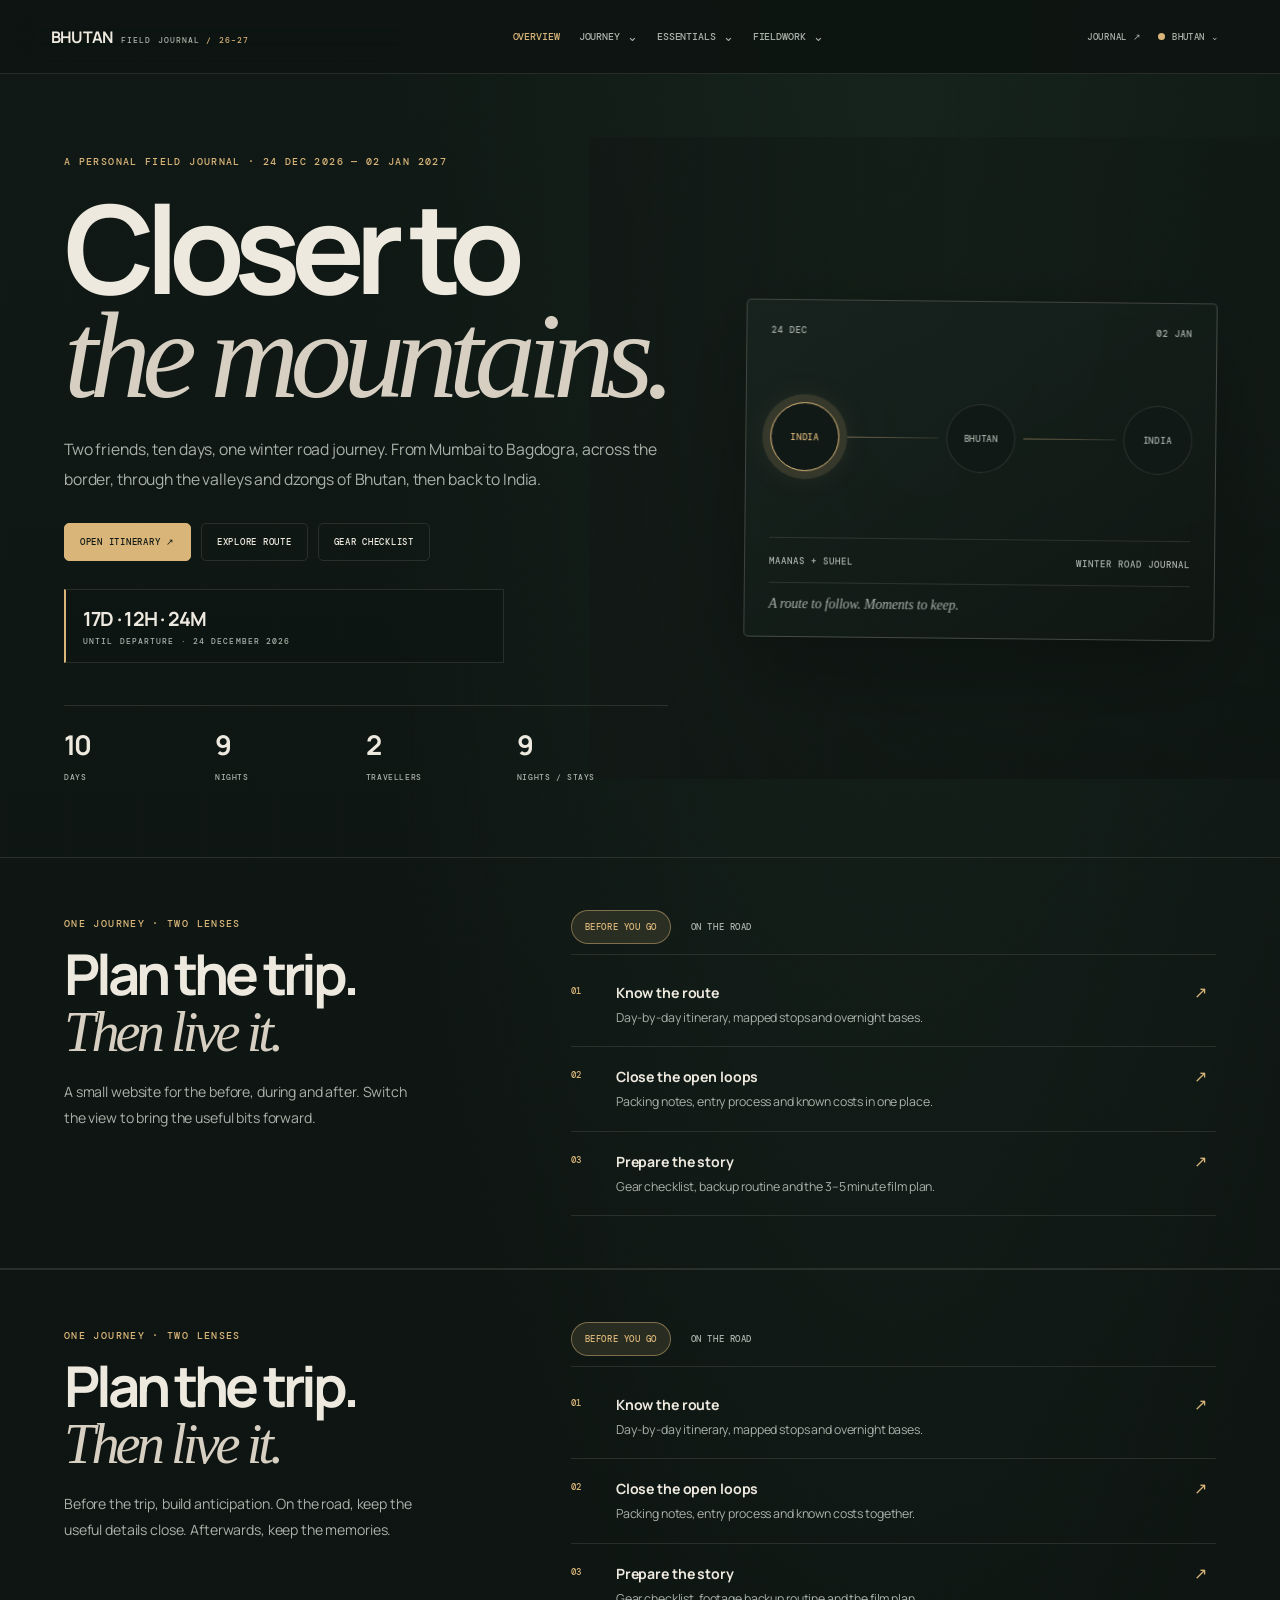
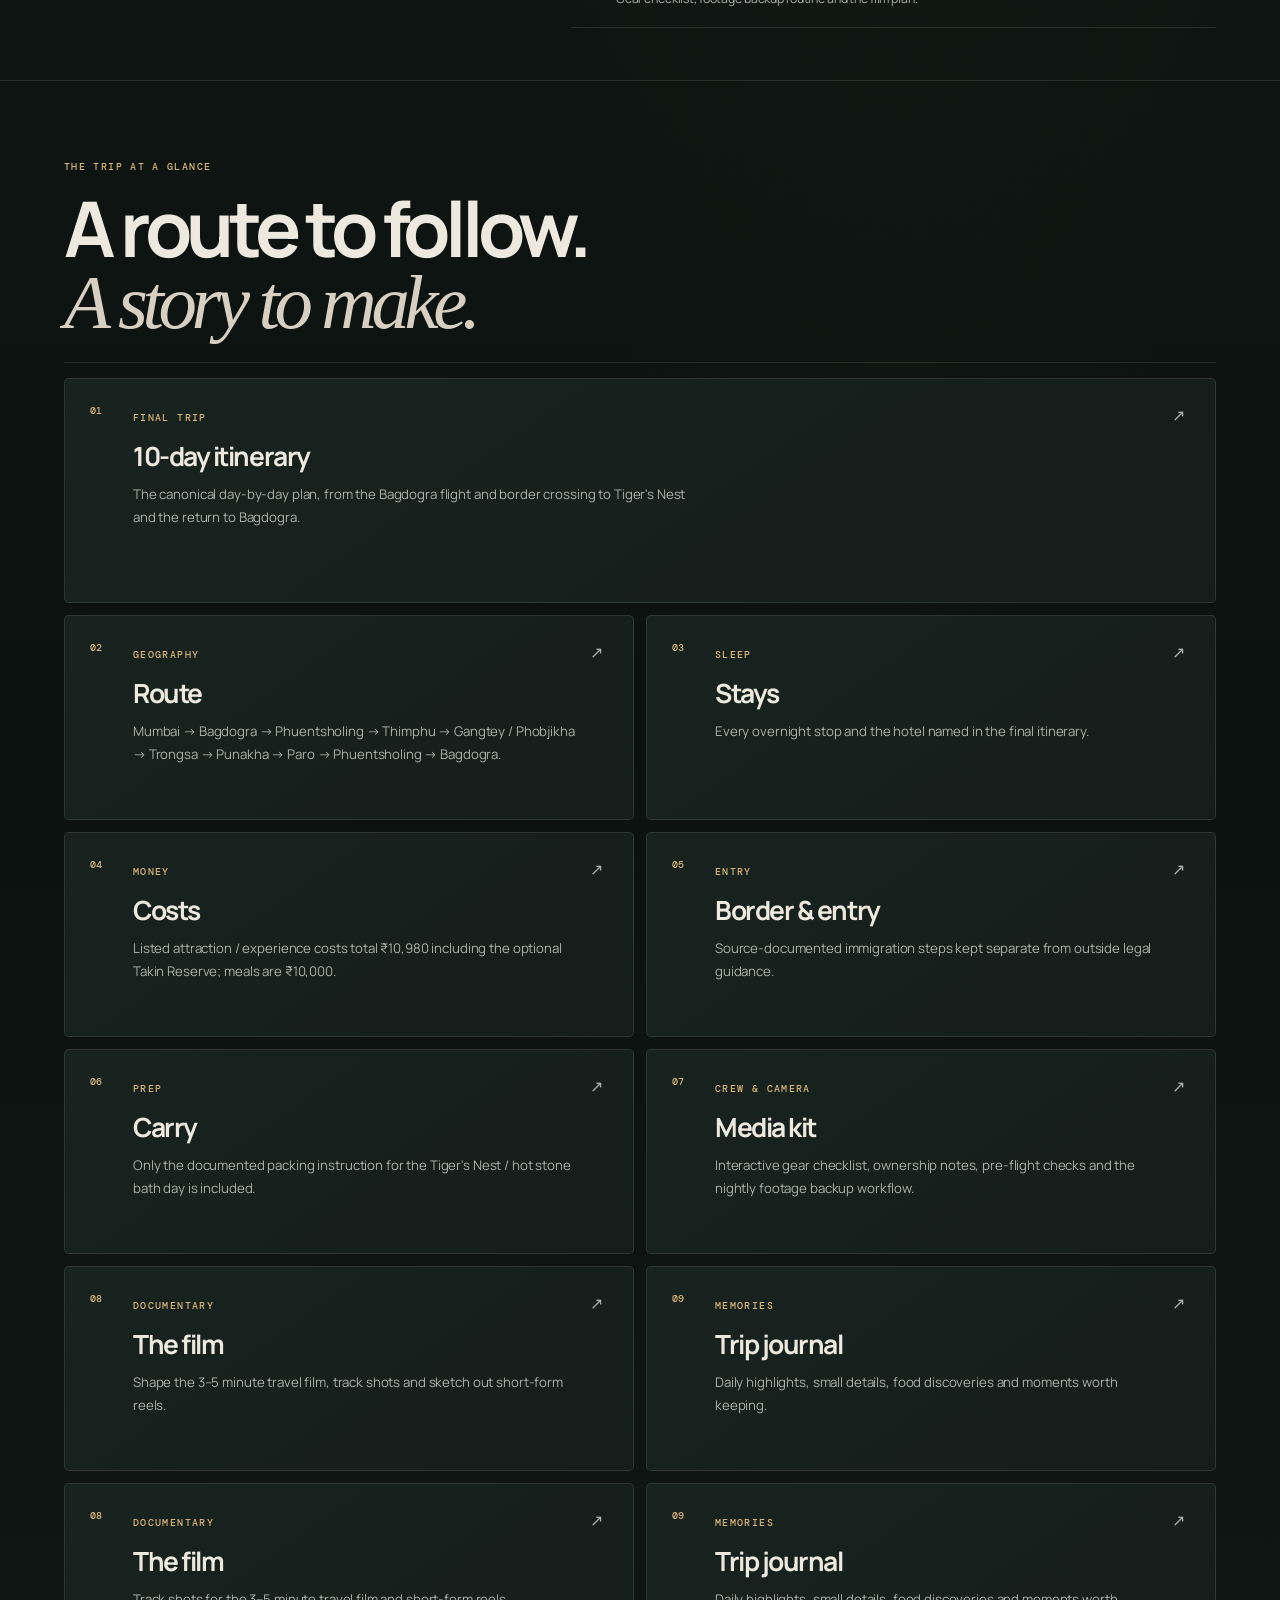
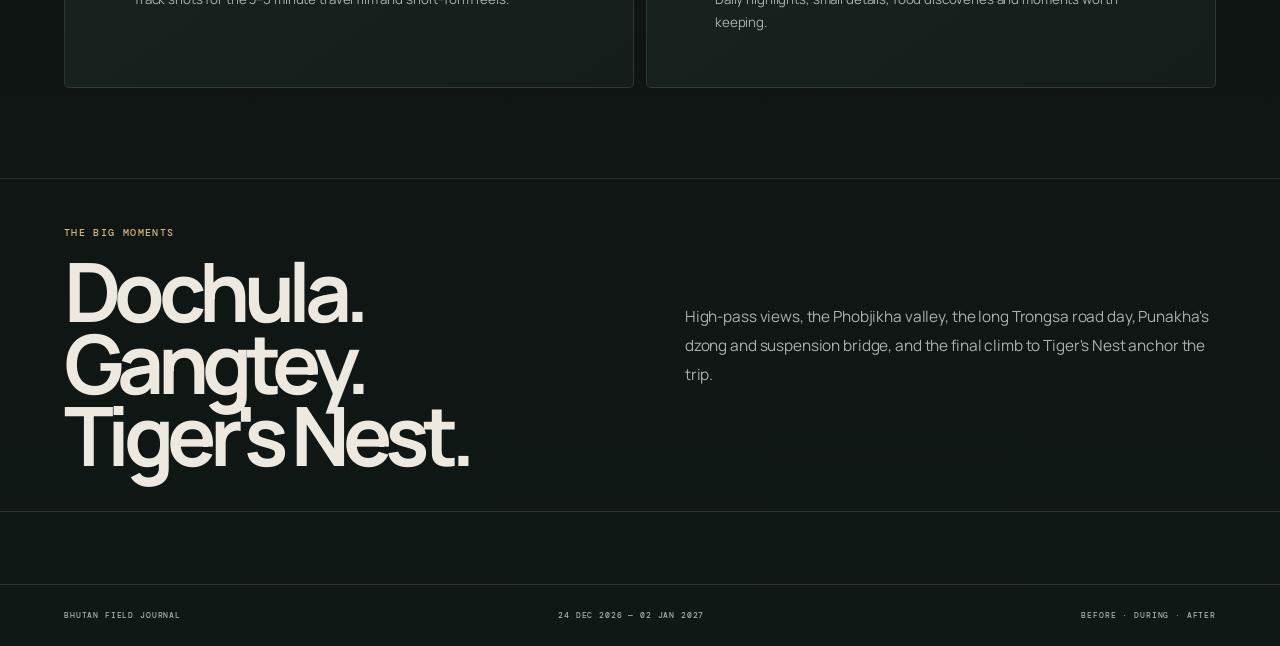
==== commit 2307d887: "Build Bhutan Field Journal experience" ====
--- a/index.html
+++ b/index.html
@@ -7,17 +7,20 @@
 <script>try{document.documentElement.dataset.theme=localStorage.getItem("bhutan-theme")||"bhutan"}catch(e){document.documentElement.dataset.theme="bhutan"}</script><link rel="stylesheet" href="styles.css?v=field-journal-1">
 </head>
 <body>
-<nav><a class="brand" href="index.html">BHUTAN<span>/26–27</span></a><div class="navlinks">
-<a href="itinerary.html">Itinerary</a><a href="route.html">Route</a><a href="budget.html">Budget</a><a href="stays.html">Stays</a><a href="permits.html">Entry</a><a href="packing.html">Carry</a><a href="gear.html">Gear</a><a href="food.html">Food</a></div><details id="themePicker" class="theme-picker">
-<summary id="themeToggle" class="theme-toggle" aria-expanded="false" aria-controls="themeMenu"><span class="theme-dot" aria-hidden="true"></span><span id="themeLabel">Bhutan</span><span aria-hidden="true">⌄</span></summary>
+<nav class="site-nav"><a class="brand" href="index.html"><strong>BHUTAN</strong><span>FIELD JOURNAL <i>/ 26–27</i></span></a>
+<div class="navlinks" aria-label="Site sections"><a href="index.html">Overview</a>
+<details class="nav-group"><summary>Journey <span>⌄</span></summary><div class="nav-menu"><a href="itinerary.html">Itinerary<small>Day by day</small></a><a href="route.html">Route &amp; map<small>Places and road links</small></a></div></details>
+<details class="nav-group"><summary>Essentials <span>⌄</span></summary><div class="nav-menu"><a href="budget.html">Budget<small>Known costs</small></a><a href="stays.html">Stays<small>Where we sleep</small></a><a href="permits.html">Entry<small>Border notes</small></a><a href="packing.html">Packing<small>What to carry</small></a><a href="food.html">Food<small>Things to taste</small></a></div></details>
+<details class="nav-group"><summary>Fieldwork <span>⌄</span></summary><div class="nav-menu"><a href="gear.html">Gear desk<small>Kit and backups</small></a><a href="film.html">The film<small>Shots and reels</small></a><a href="journal.html">Trip journal<small>Notes and memories</small></a></div></details></div>
+<div class="nav-actions"><a class="journal-shortcut" href="journal.html">Journal ↗</a><details id="themePicker" class="theme-picker"><summary id="themeToggle" class="theme-toggle" aria-expanded="false" aria-controls="themeMenu"><span class="theme-dot"></span><span id="themeLabel">Bhutan</span><span>⌄</span></summary>
 <div id="themeMenu" class="theme-menu">
-<button class="theme-option" type="button" data-theme="bhutan" aria-pressed="true"><span class="theme-colors"><i style="background:#0a0f14"></i><i style="background:#131c26"></i><i style="background:#ffbd59"></i><i style="background:#c9d1d9"></i></span><span class="theme-option-copy"><b>Bhutan</b><small>Original charcoal · amber</small></span></button>
+<button class="theme-option" type="button" data-theme="bhutan" aria-pressed="true"><span class="theme-colors"><i style="background:#101915"></i><i style="background:#18231f"></i><i style="background:#d9b579"></i><i style="background:#d7d0c2"></i></span><span class="theme-option-copy"><b>Bhutan</b><small>Field green · warm parchment</small></span></button>
 <button class="theme-option" type="button" data-theme="aurora" aria-pressed="false"><span class="theme-colors"><i style="background:#031517"></i><i style="background:#073b3a"></i><i style="background:#42f5d0"></i><i style="background:#78ffe2"></i></span><span class="theme-option-copy"><b>Aurora</b><small>Electric mint · luminous cyan</small></span></button>
 <button class="theme-option" type="button" data-theme="forest" aria-pressed="false"><span class="theme-colors"><i style="background:#041309"></i><i style="background:#0a321c"></i><i style="background:#31ed8c"></i><i style="background:#71ffb2"></i></span><span class="theme-option-copy"><b>Forest</b><small>Emerald · vivid jade</small></span></button>
 <button class="theme-option" type="button" data-theme="rose" aria-pressed="false"><span class="theme-colors"><i style="background:#160912"></i><i style="background:#321326"></i><i style="background:#ff78ad"></i><i style="background:#ff9fc5"></i></span><span class="theme-option-copy"><b>Rose</b><small>Deep plum · vibrant rose</small></span></button>
 <button class="theme-option" type="button" data-theme="ocean" aria-pressed="false"><span class="theme-colors"><i style="background:#03101b"></i><i style="background:#07304a"></i><i style="background:#24d9ff"></i><i style="background:#5fe8ff"></i></span><span class="theme-option-copy"><b>Ocean</b><small>Deep blue · electric aqua</small></span></button>
 <button class="theme-option" type="button" data-theme="graphite" aria-pressed="false"><span class="theme-colors"><i style="background:#0c0e11"></i><i style="background:#20242a"></i><i style="background:#e1e6ed"></i><i style="background:#aeb8c4"></i></span><span class="theme-option-copy"><b>Graphite</b><small>Silver monochrome · crisp</small></span></button>
-</div></details></nav>
+</div></details></div></nav>
 <main class="home-main">
 <section class="home-hero">
 <div class="hero-copy">
@@ -52,7 +55,10 @@
     </section>
   </div>
 </section>
-<section class="home-dashboard">
+<section class="mode-switcher" id="trip-modes"><div class="mode-intro"><span class="eyebrow">ONE JOURNEY · TWO LENSES</span><h2>Plan the trip.<br><i>Then live it.</i></h2><p>Before the trip, build anticipation. On the road, keep the useful details close. Afterwards, keep the memories.</p></div>
+<div class="mode-workspace"><div class="mode-tabs" role="tablist" aria-label="Trip view"><button type="button" data-home-mode="planning" aria-selected="true">Before you go</button><button type="button" data-home-mode="field" aria-selected="false">On the road</button></div>
+<section class="mode-panel" data-mode-panel="planning"><div class="mode-status"><span class="status-mark">01</span><div><b>Know the route</b><p>Day-by-day itinerary, mapped stops and overnight bases.</p></div><a href="itinerary.html">↗</a></div><div class="mode-status"><span class="status-mark">02</span><div><b>Close the open loops</b><p>Packing notes, entry process and known costs together.</p></div><a href="packing.html">↗</a></div><div class="mode-status"><span class="status-mark">03</span><div><b>Prepare the story</b><p>Gear checklist, footage backup routine and the film plan.</p></div><a href="film.html">↗</a></div></section>
+<section class="mode-panel" data-mode-panel="field" hidden><div class="field-quick-grid"><a href="itinerary.html"><span>01 / TODAY</span><b>Day plan</b><small>Route and key stops</small></a><a href="route.html"><span>02 / WHERE</span><b>Map</b><small>Route and overnight bases</small></a><a href="stays.html"><span>03 / SLEEP</span><b>Stays</b><small>Hotel names by date</small></a><a href="permits.html"><span>04 / BORDER</span><b>Entry notes</b><small>Process to remember</small></a><a href="gear.html"><span>05 / KIT</span><b>Gear desk</b><small>Checks and storage routine</small></a><a href="journal.html"><span>06 / KEEP</span><b>Capture the day</b><small>Notes and memories</small></a></div><p class="field-reminder">Field view keeps shortcuts close without imposing a time-by-time schedule.</p></section></div></section><section class="home-dashboard">
 <div class="dash-intro"><span class="eyebrow">THE TRIP AT A GLANCE</span><h2>A route to follow.<br><i>A story to make.</i></h2></div>
 <div class="dash-grid">
 <a class="dash-card wide" href="itinerary.html"><div class="dash-index">01</div><div><span class="tag">FINAL TRIP</span><h3>10-day itinerary</h3><p>The canonical day-by-day plan, from the Bagdogra flight and border crossing to Tiger's Nest and the return to Bagdogra.</p></div><span class="dash-arrow">↗</span></a>
@@ -63,9 +69,9 @@
 <a class="dash-card" href="packing.html"><div class="dash-index">06</div><div><span class="tag">PREP</span><h3>Carry</h3><p>Only the documented packing instruction for the Tiger's Nest / hot stone bath day is included.</p></div><span class="dash-arrow">↗</span></a>
 <a class="dash-card" href="gear.html"><div class="dash-index">07</div><div><span class="tag">CREW & CAMERA</span><h3>Media kit</h3><p>Interactive gear checklist, ownership notes, pre-flight checks and the nightly footage backup workflow.</p></div><span class="dash-arrow">↗</span></a>
 <a class="dash-card" href="film.html"><div class="dash-index">08</div><div><span class="tag">DOCUMENTARY</span><h3>The film</h3><p>Shape the 3–5 minute travel film, track shots and sketch out short-form reels.</p></div><span class="dash-arrow">↗</span></a>
-<a class="dash-card" href="journal.html"><div class="dash-index">09</div><div><span class="tag">MEMORIES</span><h3>Trip journal</h3><p>Daily highlights, small details, food discoveries and moments worth keeping.</p></div><span class="dash-arrow">↗</span></a></div></section>
+<a class="dash-card" href="journal.html"><div class="dash-index">09</div><div><span class="tag">MEMORIES</span><h3>Trip journal</h3><p>Daily highlights, small details, food discoveries and moments worth keeping.</p></div><span class="dash-arrow">↗</span></a><a class="dash-card" href="film.html"><div class="dash-index">08</div><div><span class="tag">DOCUMENTARY</span><h3>The film</h3><p>Track shots for the 3–5 minute travel film and short-form reels.</p></div><span class="dash-arrow">↗</span></a><a class="dash-card" href="journal.html"><div class="dash-index">09</div><div><span class="tag">MEMORIES</span><h3>Trip journal</h3><p>Daily highlights, small details, food discoveries and moments worth keeping.</p></div><span class="dash-arrow">↗</span></a></div></section>
 <section class="home-fact"><div><span class="tag">THE BIG MOMENTS</span><h2>Dochula.<br>Gangtey.<br>Tiger's Nest.</h2></div><p>High-pass views, the Phobjikha valley, the long Trongsa road day, Punakha's dzong and suspension bridge, and the final climb to Tiger's Nest anchor the trip.</p></section>
 </main>
-<footer>BHUTAN / 24 DEC 2026 — 02 JAN 2027 · FIELD JOURNAL · BEFORE / DURING / AFTER</footer>
+<footer class="site-footer"><span>BHUTAN FIELD JOURNAL</span><span>24 DEC 2026 — 02 JAN 2027</span><span>BEFORE · DURING · AFTER</span></footer>
 <script>const target=new Date("2026-12-24T00:00:00+05:30");function tick(){const n=new Date();const d=target-n;if(d<=0){document.getElementById("countdown").textContent="THE TRIP IS HERE";return}const days=Math.floor(d/86400000),hours=Math.floor(d%86400000/3600000),mins=Math.floor(d%3600000/60000);document.getElementById("countdown").textContent=days+"D · "+hours+"H · "+mins+"M"}tick();setInterval(tick,30000);</script><script src="theme.js?v=field-journal-1"></script>
 </body></html>
--- a/styles.css
+++ b/styles.css
@@ -254,3 +254,45 @@
 @media(max-width:900px){.site-nav{display:grid;grid-template-columns:minmax(0,1fr) auto;gap:9px 15px;padding:12px 5vw}.site-nav .brand{grid-column:1;grid-row:1}.site-nav .nav-actions{grid-column:2;grid-row:1}.site-nav .navlinks{grid-column:1/-1;grid-row:2;justify-content:flex-start;overflow:visible;gap:20px;max-width:100%;flex-wrap:wrap}.home-hero{grid-template-columns:1fr;gap:25px;padding-top:7vh}.home-hero:before{width:70%;height:55%;top:5%;bottom:auto}.hero-card{max-width:620px;width:100%;margin:10px auto 0}.mode-switcher{grid-template-columns:1fr;gap:18px}.journal-layout{grid-template-columns:1fr}.journal-aside{position:static}.journal-prompts{display:grid;grid-template-columns:repeat(2,1fr);gap:4px 16px}.journal-prompts>span{grid-column:1/-1}.film-setup{grid-template-columns:1fr}.reel-grid{grid-template-columns:repeat(2,minmax(0,1fr))}}
 @media(max-width:600px){.site-nav{padding:10px 16px;gap:10px}.site-nav .brand strong{font-size:.9rem}.site-nav .navlinks{gap:15px;font-size:.56rem;flex-wrap:nowrap;overflow-x:auto;white-space:nowrap;scrollbar-width:none}.site-nav .navlinks::-webkit-scrollbar{display:none}.nav-group>summary,.site-nav .navlinks>a{padding:5px 0}.nav-menu{position:fixed;left:12px;right:12px;top:108px;width:auto;max-height:70vh;overflow:auto}.site-nav .theme-toggle{padding:6px 7px;font-size:.5rem}.site-nav .theme-menu{right:0;position:absolute}.page-wrap{padding:42px 18px 64px}.page-head h1{font-size:clamp(3.1rem,15vw,4.2rem)}.page-head p{font-size:.86rem}.home-hero{padding:58px 18px 54px}.home-hero h1{font-size:clamp(4rem,18vw,5.4rem)}.home-hero:before{width:100%;height:52%;right:0;top:4%;border-radius:0;opacity:.3}.stats{margin-top:28px}.hero-route{margin:46px 0}.hero-node{width:56px;height:56px;font-size:.47rem}.hero-card{padding:19px}.home-dashboard{padding:55px 18px}.dash-card,.dash-card.wide{min-height:0;padding:20px;grid-template-columns:24px minmax(0,1fr) 15px}.dash-card h3{font-size:1.35rem}.mode-switcher{padding:38px 18px;gap:20px}.mode-intro h2{font-size:2.8rem}.field-quick-grid{grid-template-columns:1fr 1fr}.field-quick-grid>a{min-height:105px;padding:12px}.mode-tabs button{padding:9px 10px;font-size:.52rem}.home-fact{padding:30px 18px;margin-bottom:5vh}.trip-ribbon{font-size:.53rem;gap:8px}.itinerary-day{padding:38px 0}.day-grid{grid-template-columns:1fr}.story-card{min-height:115px}.map-controls{gap:4px}.map-controls button{padding:8px 9px;font-size:.5rem}#trip-map{height:470px}.journal-editor,.journal-aside{padding:19px}.journal-two-col{grid-template-columns:1fr;gap:0}.journal-day-picker{align-items:flex-start;flex-direction:column}.journal-day-picker select{max-width:none}.journal-actions .btn{width:100%}.journal-entry-link{grid-template-columns:100px minmax(0,1fr) 12px;gap:8px}.film-cover{grid-template-columns:1fr 65px;gap:12px;min-height:340px;padding:22px}.film-cover-copy h2{font-size:3.65rem}.film-cover-stamp{font-size:.43rem;padding:7px}.film-specs{gap:18px}.film-specs b{font-size:1.2rem}.section-title-row{align-items:flex-start;flex-direction:column}.shot-progress{width:100%}.shot-groups,.reel-grid{grid-template-columns:1fr}.shot-group{padding:17px}.film-notes{grid-template-columns:1fr;gap:12px}.site-footer{padding:23px 18px;font-size:.5rem;display:grid;grid-template-columns:1fr}.site-footer span:not(:first-child){opacity:.75}}
 @media(prefers-reduced-motion:reduce){.mode-status>a,.field-quick-grid>a,.dash-card{transition:none!important}}
+
+/* Bhutan Field Journal editorial system */
+html[data-theme="bhutan"]{--bg:#101915;--layer:#101916;--card:#18231f;--card2:#141d1a;--accent:#d9b579;--accent-soft:rgba(217,181,121,.13);--text:#eee9df;--muted:#a9b2aa;--line:rgba(228,221,204,.12);--pattern:rgba(217,181,121,.028);--nav-bg:rgba(13,21,18,.94);--heading-muted:#d7d0c2;--node-bg:#101916;--on-accent:#121a16;--accent-border:rgba(217,181,121,.48);--page-bg:radial-gradient(ellipse at 70% 0%,rgba(54,88,68,.16),transparent 42%),linear-gradient(180deg,#101915 0%,#0c1210 62%,#101816 100%)}
+body{background:var(--page-bg);letter-spacing:-.008em}body:before{background-image:repeating-linear-gradient(90deg,var(--pattern) 0,var(--pattern) 1px,transparent 1px,transparent 68px);opacity:.35}
+.page-wrap{max-width:1440px;padding-top:64px;padding-bottom:86px}.page-head{position:relative;gap:8vw;padding-bottom:36px;margin-bottom:30px}.page-head:after{content:"";position:absolute;bottom:-1px;left:0;width:76px;height:2px;background:var(--accent)}
+.page-head h1{font-size:clamp(3.6rem,7.4vw,7.6rem);line-height:.89;letter-spacing:-.08em}.page-head h1 i,.home-hero h1 i,.dash-intro h2 i,.home-fact h2 i{font-family:Georgia,"Times New Roman",serif;font-weight:400;letter-spacing:-.07em}
+.site-nav{height:auto;min-height:74px;padding:0 clamp(18px,4vw,62px);display:flex;gap:24px;background:var(--nav-bg);border-bottom:1px solid var(--line);backdrop-filter:blur(18px)}
+.site-nav .brand{display:flex;align-items:baseline;gap:9px;white-space:nowrap;flex:0 0 auto}.site-nav .brand strong{font-size:1rem;letter-spacing:-.055em}.site-nav .brand span{margin:0;color:var(--muted);font:500 .53rem 'DM Mono';letter-spacing:.13em}.site-nav .brand span i{font-style:normal;color:var(--accent)}
+.site-nav .navlinks{display:flex;align-items:center;justify-content:center;gap:clamp(10px,1.5vw,23px);margin:0;min-width:0;overflow:visible;max-width:none;color:var(--muted);font-size:.6rem}
+.site-nav .navlinks>a,.nav-group>summary{padding:8px 0;white-space:nowrap;cursor:pointer;transition:color .18s}.site-nav .navlinks a:hover,.site-nav .navlinks a.active,.nav-group>summary.active{color:var(--accent)}
+.nav-group{position:relative;flex:0 0 auto}.nav-group>summary{list-style:none;display:flex;align-items:center;gap:7px}.nav-group>summary::-webkit-details-marker{display:none}.nav-group>summary span{font-size:.8rem;color:var(--muted)}
+.nav-menu{position:absolute;z-index:35;top:calc(100% + 12px);left:-14px;width:220px;padding:7px;border:1px solid var(--line);border-radius:5px;background:var(--layer);box-shadow:0 24px 60px rgba(0,0,0,.42)}
+.nav-menu a{display:flex;flex-direction:column;gap:3px;padding:12px;border-radius:4px;font-size:.72rem;color:var(--text)}.nav-menu a:hover,.nav-menu a.active{background:var(--card2);color:var(--accent)}.nav-menu small{font:400 .63rem Manrope,system-ui,sans-serif;color:var(--muted);text-transform:none;letter-spacing:0}
+.nav-actions{display:flex;gap:8px;align-items:center;flex:0 0 auto}.journal-shortcut{font:500 .56rem 'DM Mono';text-transform:uppercase;letter-spacing:.08em;color:var(--muted);white-space:nowrap}.journal-shortcut:hover{color:var(--accent)}
+.site-nav .theme-toggle{border-color:transparent;background:transparent;padding:7px 8px;font-size:.54rem;color:var(--muted);gap:7px}.site-nav .theme-toggle:hover,.site-nav .theme-picker[open] .theme-toggle{border-color:var(--line);background:var(--card2);color:var(--text)}.site-nav .theme-dot{width:7px;height:7px;box-shadow:none}.site-nav .theme-menu{top:calc(100% + 10px);background:var(--layer)}
+.site-footer{max-width:1440px;width:100%;padding:25px clamp(18px,5vw,70px);display:flex;flex-wrap:wrap;justify-content:space-between;gap:12px;border-top:1px solid var(--line);font-size:.53rem;letter-spacing:.1em}
+.home-hero{max-width:1440px;min-height:calc(90vh - 74px);padding:9vh clamp(24px,5vw,72px) 8vh;grid-template-columns:minmax(0,1.05fr) minmax(300px,.82fr);gap:6vw;isolation:isolate;position:relative}
+.home-hero:before{content:"";position:absolute;z-index:-1;right:0;top:8%;bottom:10%;width:54%;border-radius:5px;background:linear-gradient(90deg,var(--bg) 0%,rgba(10,18,14,.35) 44%,rgba(10,18,14,.18) 100%),linear-gradient(0deg,rgba(10,18,14,.6),transparent 55%),url("https://images.unsplash.com/photo-1464822759023-fed622ff2c3b?auto=format&fit=crop&w=1500&q=85") center/cover;opacity:.56;filter:saturate(.62)}
+.home-hero h1{font-size:clamp(4.8rem,9.6vw,9.2rem);line-height:.84;margin:28px 0}.lede{max-width:600px;font-size:.98rem;line-height:1.9}.actions{gap:10px;flex-wrap:wrap;margin:28px 0}
+.btn{border-radius:5px;padding:12px 15px;font-size:.58rem;letter-spacing:.08em}.btn.primary{background:var(--accent);color:var(--on-accent);border-color:var(--accent)}.btn:hover{transform:translateY(-1px);border-color:var(--accent-border)}
+.countdown{max-width:440px;margin-top:23px;padding:15px 17px;border:1px solid var(--line);border-left:2px solid var(--accent);border-radius:0;background:rgba(13,21,18,.45)}.countdown b{font-size:1.22rem}.countdown span{font-size:.53rem;letter-spacing:.13em}.stats{margin-top:42px;border-top-color:var(--line)}.stats b{font-size:1.7rem}.stats span{font-size:.52rem;letter-spacing:.07em}
+.hero-card{padding:24px;border-radius:5px;border-color:rgba(232,224,208,.22);background:linear-gradient(145deg,rgba(24,35,31,.9),rgba(14,22,18,.92));box-shadow:0 28px 90px rgba(0,0,0,.3);transform:rotate(.6deg);backdrop-filter:blur(7px)}
+.hero-card-top,.hero-card-foot{font-size:.54rem;letter-spacing:.12em}.hero-route{margin:66px 0;gap:8px}.hero-node{width:69px;height:69px;font-size:.54rem}.hero-card-caption{border-top:1px solid var(--line);margin-top:15px;padding-top:13px;color:var(--muted);font:italic .86rem Georgia,serif}
+.home-dashboard{max-width:1440px;padding:8vh clamp(24px,5vw,72px) 10vh}.dash-intro h2{font-size:clamp(3rem,6vw,5.5rem);line-height:.92}.dash-grid{gap:12px;margin-top:15px}.dash-card{min-height:205px;padding:25px;border-radius:5px;grid-template-columns:28px minmax(0,1fr) 18px;gap:15px;box-shadow:none}.dash-card.wide{min-height:225px}.dash-card h3{font-size:1.65rem;margin:12px 0 9px;letter-spacing:-.055em}.dash-card p{font-size:.83rem;line-height:1.7}
+.mode-switcher{max-width:1296px;margin:0 auto;padding:52px clamp(24px,5vw,72px);display:grid;grid-template-columns:minmax(0,.8fr) minmax(0,1.2fr);gap:6vw;border-block:1px solid var(--line)}.mode-intro h2{font-size:clamp(2.6rem,4.4vw,4.4rem);line-height:.95;letter-spacing:-.07em;margin:15px 0}.mode-intro h2 i{font:italic 400 1em Georgia,serif;color:var(--heading-muted)}.mode-intro p{color:var(--muted);line-height:1.8;font-size:.88rem;max-width:360px}
+.mode-tabs{display:flex;gap:6px;border-bottom:1px solid var(--line);padding-bottom:10px;margin-bottom:8px}.mode-tabs button,.map-controls button{background:transparent;color:var(--muted);border:1px solid transparent;border-radius:99px;padding:10px 13px;cursor:pointer;font:500 .56rem 'DM Mono';letter-spacing:.06em;text-transform:uppercase}.mode-tabs button[aria-selected="true"],.map-controls button.is-active{background:var(--accent-soft);color:var(--accent);border-color:var(--accent-border)}
+.mode-panel[hidden]{display:none!important}.mode-status{display:grid;grid-template-columns:32px minmax(0,1fr) 22px;gap:13px;align-items:start;padding:18px 0;border-bottom:1px solid var(--line)}.status-mark{font:500 .58rem 'DM Mono';color:var(--accent);padding-top:4px}.mode-status b{font-size:.88rem}.mode-status p{margin:5px 0 0;color:var(--muted);font-size:.77rem;line-height:1.65}.mode-status>a{color:var(--accent)}
+.field-quick-grid{display:grid;grid-template-columns:repeat(2,minmax(0,1fr));gap:8px}.field-quick-grid>a{display:flex;flex-direction:column;gap:7px;min-height:115px;padding:15px;border:1px solid var(--line);background:var(--card2);border-radius:4px}.field-quick-grid>a:hover{border-color:var(--accent-border)}.field-quick-grid span{font:500 .52rem 'DM Mono';color:var(--accent);letter-spacing:.1em}.field-quick-grid b{font-size:.92rem}.field-quick-grid small{font-size:.7rem;line-height:1.5;color:var(--muted)}.field-reminder{margin:14px 0 0;color:var(--muted);font-size:.72rem;line-height:1.65}
+.map-controls{display:flex;align-items:center;gap:7px;flex-wrap:wrap;margin:24px 0 12px}.map-controls span{flex-basis:100%;font-size:.68rem;color:var(--muted);line-height:1.6;padding-left:4px}.map-shell{border-radius:5px}#trip-map{height:620px}.leaflet-tile{filter:saturate(.74) hue-rotate(8deg)}
+.trip-ribbon{border-top:1px solid var(--line);margin:0 0 26px}.itinerary-day{gap:32px}.day-grid{gap:9px}.story-card{border-radius:5px;min-height:139px;padding:18px}.story-card h3{font-size:.92rem;max-width:90%;line-height:1.5;margin-top:25px}
+.journal-layout{display:grid;grid-template-columns:minmax(230px,.65fr) minmax(0,1.35fr);gap:24px;align-items:start}.journal-aside{position:sticky;top:112px;padding:27px;background:linear-gradient(155deg,var(--card),var(--card2));border:1px solid var(--line);border-radius:5px}.paper-kicker{font:500 .58rem 'DM Mono';color:var(--accent);letter-spacing:.14em}.journal-big-number{font-size:6rem;font-weight:800;letter-spacing:-.1em;line-height:1;margin:34px 0 12px}.journal-big-number span{font:italic 400 1.25rem Georgia,serif;color:var(--heading-muted);letter-spacing:-.04em;margin-left:10px}.journal-aside>p{font-size:.82rem;line-height:1.8;color:var(--muted)}.journal-prompts{margin-top:32px;padding-top:20px;border-top:1px solid var(--line)}.journal-prompts>span{font:500 .55rem 'DM Mono';color:var(--accent);letter-spacing:.1em}.journal-prompts p{font:italic .9rem Georgia,serif;color:var(--heading-muted);line-height:1.5;margin:12px 0}.local-note{border-top:1px solid var(--line);padding-top:16px;margin-top:24px;color:var(--muted);font-size:.68rem;line-height:1.7}
+.journal-editor{min-width:0;background:linear-gradient(155deg,var(--card),var(--card2));border:1px solid var(--line);border-radius:5px;padding:clamp(18px,3vw,32px)}.editor-head,.entry-list-head,.section-title-row{display:flex;justify-content:space-between;align-items:flex-end;gap:20px}.editor-head h2,.section-title-row h2{font-size:clamp(1.8rem,3.2vw,3rem);letter-spacing:-.06em;margin:8px 0 0}.saved-state{font:500 .55rem 'DM Mono';color:var(--muted);text-transform:uppercase;letter-spacing:.08em}
+.journal-day-picker{display:flex;justify-content:space-between;align-items:center;gap:15px;padding:19px 0;margin:12px 0;border-bottom:1px solid var(--line);color:var(--muted);font-size:.78rem}.journal-day-picker select,.journal-field input,.journal-field textarea{width:100%;background:var(--bg);color:var(--text);border:1px solid var(--line);border-radius:4px;padding:13px 14px;font:400 .82rem Manrope,system-ui,sans-serif;outline:none}.journal-day-picker select{max-width:260px}.journal-field{display:flex;flex-direction:column;gap:9px;margin:16px 0}.journal-field>span{font:500 .59rem 'DM Mono';letter-spacing:.09em;text-transform:uppercase;color:var(--accent)}.journal-field input:focus,.journal-field textarea:focus,.journal-day-picker select:focus{border-color:var(--accent-border);box-shadow:0 0 0 2px var(--accent-soft)}.journal-field textarea{resize:vertical;line-height:1.7;min-height:90px}.journal-field input::placeholder,.journal-field textarea::placeholder{color:var(--muted);opacity:.72}.journal-two-col{display:grid;grid-template-columns:1fr 1fr;gap:14px}.journal-actions{display:flex;gap:8px;flex-wrap:wrap;margin:22px 0 8px}.journal-entry-list{padding-top:28px;margin-top:28px;border-top:1px solid var(--line)}.entry-list-head{align-items:center;margin-bottom:10px}.entry-list-head>span:last-child{font:500 .57rem 'DM Mono';color:var(--muted)}.journal-entry-link{width:100%;display:grid;grid-template-columns:150px minmax(0,1fr) 20px;text-align:left;gap:14px;padding:13px 3px;border:0;border-bottom:1px solid var(--line);background:transparent;color:var(--text);cursor:pointer;align-items:center}.journal-entry-link span{font:500 .55rem 'DM Mono';color:var(--muted)}.journal-entry-link b{font-size:.77rem;overflow-wrap:anywhere}.journal-entry-link i{color:var(--accent);font-style:normal}.journal-empty{color:var(--muted);font-size:.76rem}
+.film-cover{position:relative;display:grid;grid-template-columns:minmax(0,1fr) 130px;gap:25px;align-items:end;min-height:345px;padding:clamp(24px,5vw,54px);background:linear-gradient(110deg,rgba(10,16,13,.96),rgba(10,16,13,.73) 50%,rgba(10,16,13,.24)),url("https://images.unsplash.com/photo-1464822759023-fed622ff2c3b?auto=format&fit=crop&w=1800&q=85") center 54%/cover;border:1px solid var(--line);border-radius:5px;overflow:hidden}.film-cover-copy h2{font-size:clamp(3.4rem,8vw,7rem);line-height:.85;letter-spacing:-.09em;margin:20px 0}.film-cover-copy h2 i{font:italic 400 1em Georgia,serif;color:#e1d5bd}.film-cover-copy>p{max-width:450px;color:#d0d4cc;font-size:.9rem;line-height:1.8}.film-specs{display:flex;gap:28px;margin-top:34px;flex-wrap:wrap}.film-specs span{display:flex;flex-direction:column;gap:5px}.film-specs b{font-size:1.6rem;letter-spacing:-.05em;color:#f0e6d3}.film-specs small{font:500 .52rem 'DM Mono';letter-spacing:.1em;color:#c5c9c0}.film-cover-stamp{align-self:start;justify-self:end;padding:12px;border:1px solid rgba(239,230,211,.45);font:500 .56rem 'DM Mono';color:#f0e6d3;letter-spacing:.12em;line-height:1.6;transform:rotate(5deg)}.film-cover-stamp i{font:italic 1.3rem Georgia,serif}
+.film-setup{display:grid;grid-template-columns:1fr 1fr;gap:30px;margin:46px 0 60px}.setup-copy h2{font-size:clamp(2.4rem,4vw,4rem);line-height:.95;letter-spacing:-.07em;margin:16px 0}.setup-copy h2 i{font:italic 400 1em Georgia,serif;color:var(--heading-muted)}.setup-copy p,.reels-section .section-title-row>p{color:var(--muted);font-size:.87rem;line-height:1.85;max-width:520px}.setup-card{border:1px solid var(--line);padding:23px;background:var(--card2);border-radius:5px}.setup-card h3{font-size:1.25rem;margin:10px 0}.setup-card ol{padding-left:20px;color:var(--muted);font-size:.77rem;line-height:1.8}.setup-card li{padding:4px 0}
+.film-shot-section{border-top:1px solid var(--line);padding-top:38px}.section-title-row{margin-bottom:20px}.shot-progress{width:190px;flex:0 0 auto}.shot-progress strong{font-size:1.1rem;letter-spacing:-.03em}.shot-progress>span{display:block;color:var(--muted);font-size:.57rem;margin-top:3px}.shot-progress .progress-track{height:3px;margin-top:9px;background:var(--line)}.shot-progress .progress-fill{background:var(--accent)}.shot-toolbar{display:flex;gap:7px;flex-wrap:wrap;margin:18px 0 23px}.shot-toolbar .btn{border-color:var(--line);padding:9px 12px}.shot-toolbar .btn.is-active{border-color:var(--accent-border);background:var(--accent-soft);color:var(--accent)}
+.shot-groups{display:grid;grid-template-columns:repeat(2,minmax(0,1fr));gap:12px}.shot-group{padding:21px;background:linear-gradient(150deg,var(--card),var(--card2));border:1px solid var(--line);border-radius:5px;min-width:0}.shot-group-head{display:grid;grid-template-columns:28px minmax(0,1fr);gap:12px;padding-bottom:15px;border-bottom:1px solid var(--line)}.shot-group-head>span{font:500 .6rem 'DM Mono';color:var(--accent);padding-top:5px}.shot-group-head h3{margin:0;font-size:1.25rem;letter-spacing:-.04em}.shot-group-head p{margin:5px 0 0;color:var(--muted);font-size:.7rem;line-height:1.6}.shot-group-head small{grid-column:2;font:500 .5rem 'DM Mono';color:var(--accent);letter-spacing:.12em}.shot-row{display:grid;grid-template-columns:18px minmax(0,1fr);gap:10px;align-items:start;padding:13px 0;border-bottom:1px solid var(--line)}.shot-row:last-child{border-bottom:0}.shot-row input{width:16px;height:16px;margin:3px 0 0;accent-color:var(--accent)}.shot-row span{display:flex;flex-direction:column;gap:4px;min-width:0}.shot-row b{font-size:.76rem;line-height:1.45}.shot-row small{font-size:.68rem;line-height:1.6;color:var(--muted)}.shot-row em{grid-column:2;font:500 .48rem 'DM Mono';letter-spacing:.08em;color:var(--accent);font-style:normal;opacity:.8}.shot-row[hidden],.shot-group[hidden]{display:none!important}
+.reels-section{margin:62px 0;border-top:1px solid var(--line);padding-top:36px}.reel-grid{display:grid;grid-template-columns:repeat(4,minmax(0,1fr));gap:10px;margin-top:24px}.reel-card{padding:21px;background:var(--card);border:1px solid var(--line);border-radius:5px}.reel-card>span{font:500 .51rem 'DM Mono';letter-spacing:.1em;color:var(--accent)}.reel-card h3{font-size:1.15rem;letter-spacing:-.04em;margin:24px 0 9px}.reel-card p{font-size:.75rem;line-height:1.75;color:var(--muted)}.reel-note{border-top:1px solid var(--line);padding-top:11px;margin-top:18px;font:500 .53rem 'DM Mono';color:var(--heading-muted);line-height:1.6}.film-notes{display:grid;grid-template-columns:.8fr 1.2fr;gap:35px;padding:34px 0;border-top:1px solid var(--line);align-items:start}.film-notes h2{font-size:clamp(2rem,3.5vw,3.2rem);letter-spacing:-.06em;line-height:.95;margin:15px 0}.film-notes p{font-size:.78rem;line-height:1.8;color:var(--muted)}
+@media(max-width:1120px){.site-nav{gap:15px;padding-left:24px;padding-right:24px}.site-nav .navlinks{gap:12px}.site-nav .brand span{display:none}.journal-shortcut{display:none}}
+@media(max-width:900px){.site-nav{display:grid;grid-template-columns:minmax(0,1fr) auto;gap:9px 15px;padding:12px 5vw}.site-nav .brand{grid-column:1;grid-row:1}.site-nav .nav-actions{grid-column:2;grid-row:1}.site-nav .navlinks{grid-column:1/-1;grid-row:2;justify-content:flex-start;overflow:visible;gap:20px;max-width:100%;flex-wrap:wrap}.home-hero{grid-template-columns:1fr;gap:25px;padding-top:7vh}.home-hero:before{width:70%;height:55%;top:5%;bottom:auto}.hero-card{max-width:620px;width:100%;margin:10px auto 0}.mode-switcher{grid-template-columns:1fr;gap:18px}.journal-layout{grid-template-columns:1fr}.journal-aside{position:static}.journal-prompts{display:grid;grid-template-columns:repeat(2,1fr);gap:4px 16px}.journal-prompts>span{grid-column:1/-1}.film-setup{grid-template-columns:1fr}.reel-grid{grid-template-columns:repeat(2,minmax(0,1fr))}}
+@media(max-width:600px){.site-nav{padding:10px 16px;gap:10px}.site-nav .brand strong{font-size:.9rem}.site-nav .navlinks{gap:15px;font-size:.56rem;flex-wrap:nowrap;overflow-x:auto;white-space:nowrap;scrollbar-width:none}.site-nav .navlinks::-webkit-scrollbar{display:none}.nav-group>summary,.site-nav .navlinks>a{padding:5px 0}.nav-menu{position:fixed;left:12px;right:12px;top:108px;width:auto;max-height:70vh;overflow:auto}.site-nav .theme-toggle{padding:6px 7px;font-size:.5rem}.site-nav .theme-menu{right:0;position:absolute}.page-wrap{padding:42px 18px 64px}.page-head h1{font-size:clamp(3.1rem,15vw,4.2rem)}.page-head p{font-size:.86rem}.home-hero{padding:58px 18px 54px}.home-hero h1{font-size:clamp(4rem,18vw,5.4rem)}.home-hero:before{width:100%;height:52%;right:0;top:4%;border-radius:0;opacity:.3}.stats{margin-top:28px}.hero-route{margin:46px 0}.hero-node{width:56px;height:56px;font-size:.47rem}.hero-card{padding:19px}.home-dashboard{padding:55px 18px}.dash-card,.dash-card.wide{min-height:0;padding:20px;grid-template-columns:24px minmax(0,1fr) 15px}.dash-card h3{font-size:1.35rem}.mode-switcher{padding:38px 18px;gap:20px}.mode-intro h2{font-size:2.8rem}.field-quick-grid{grid-template-columns:1fr 1fr}.field-quick-grid>a{min-height:105px;padding:12px}.mode-tabs button{padding:9px 10px;font-size:.52rem}.home-fact{padding:30px 18px;margin-bottom:5vh}.trip-ribbon{font-size:.53rem;gap:8px}.itinerary-day{padding:38px 0}.day-grid{grid-template-columns:1fr}.story-card{min-height:115px}.map-controls{gap:4px}.map-controls button{padding:8px 9px;font-size:.5rem}#trip-map{height:470px}.journal-editor,.journal-aside{padding:19px}.journal-two-col{grid-template-columns:1fr;gap:0}.journal-day-picker{align-items:flex-start;flex-direction:column}.journal-day-picker select{max-width:none}.journal-actions .btn{width:100%}.journal-entry-link{grid-template-columns:95px minmax(0,1fr) 12px;gap:8px}.film-cover{grid-template-columns:1fr 58px;gap:12px;min-height:335px;padding:22px}.film-cover-copy h2{font-size:3.65rem}.film-cover-stamp{font-size:.43rem;padding:7px}.film-specs{gap:18px}.film-specs b{font-size:1.2rem}.section-title-row{align-items:flex-start;flex-direction:column}.shot-progress{width:100%}.shot-groups,.reel-grid{grid-template-columns:1fr}.shot-group{padding:17px}.film-notes{grid-template-columns:1fr;gap:12px}.site-footer{padding:23px 18px;font-size:.5rem;display:grid;grid-template-columns:1fr}}
+@media(prefers-reduced-motion:reduce){.mode-status>a,.field-quick-grid>a,.dash-card{transition:none!important}}
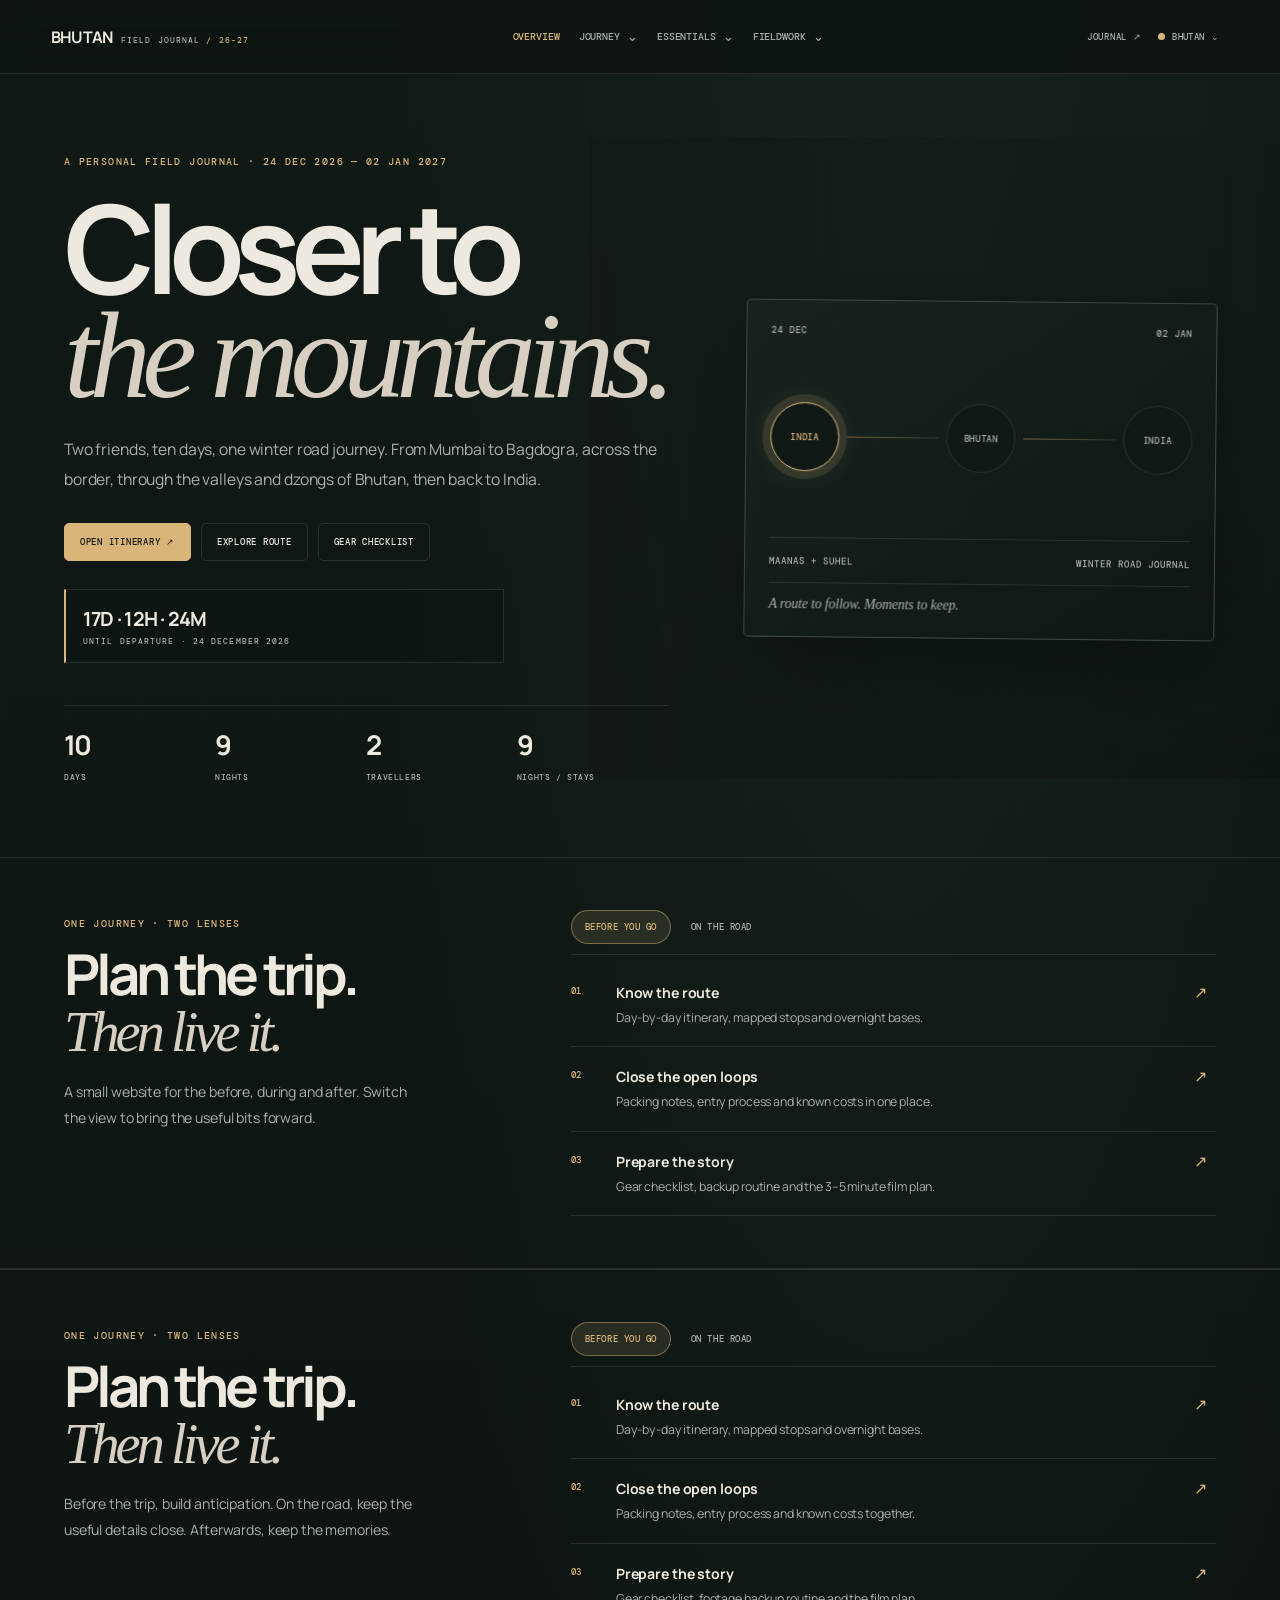
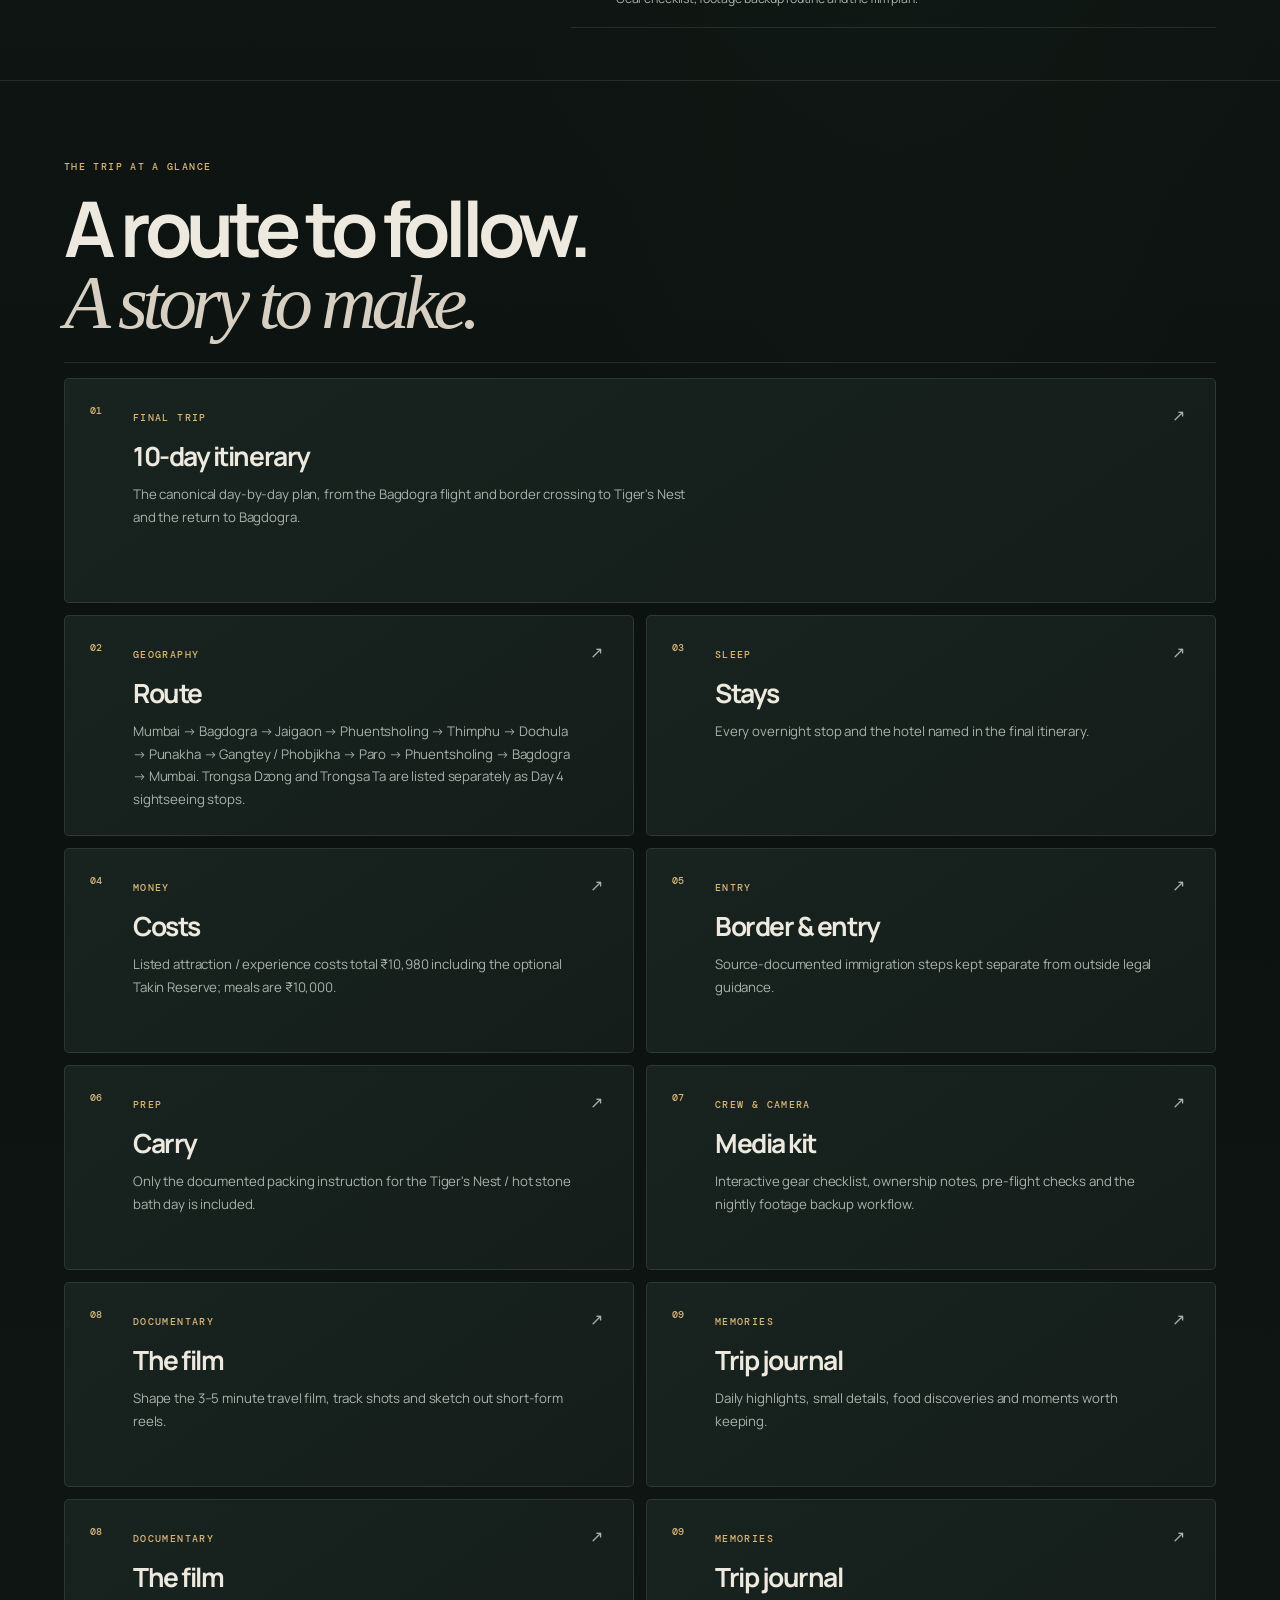
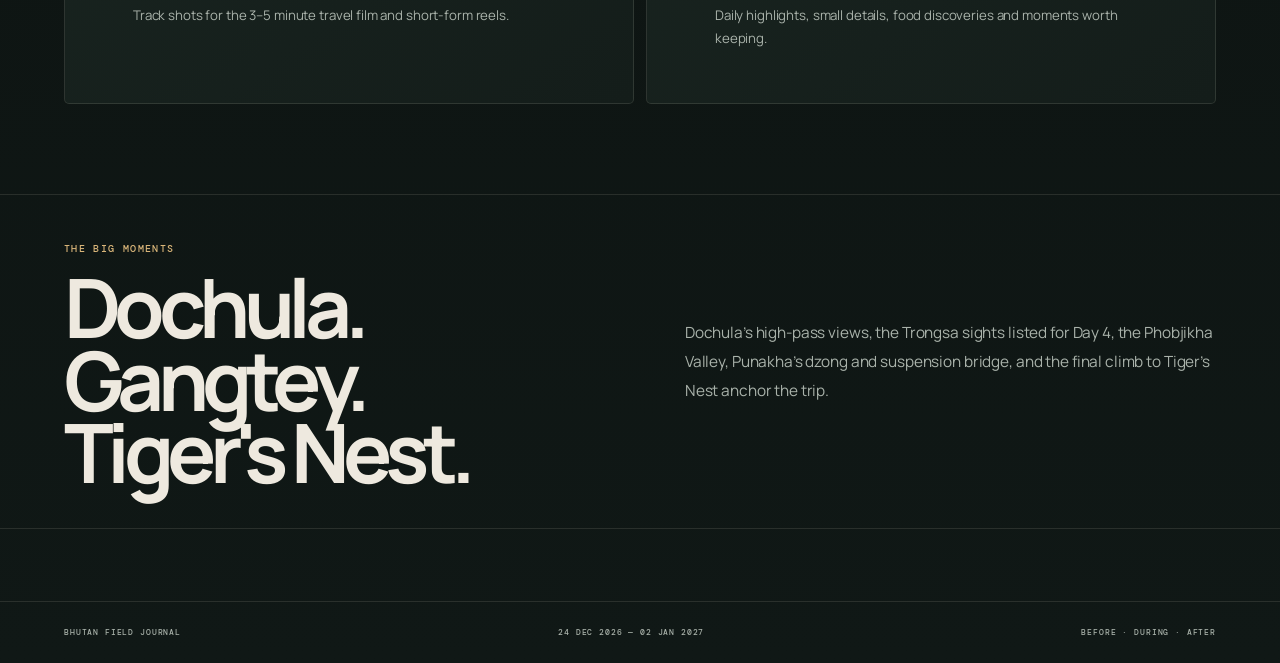
==== commit a13f0d97: "Sync route and itinerary details with final day-by-day plan" ====
--- a/index.html
+++ b/index.html
@@ -4,7 +4,7 @@
 <meta charset="utf-8"><meta name="viewport" content="width=device-width,initial-scale=1">
 <meta name="theme-color" content="#0a0f14">
 <title>Bhutan / 24 Dec 2026 — 02 Jan 2027</title>
-<script>try{document.documentElement.dataset.theme=localStorage.getItem("bhutan-theme")||"bhutan"}catch(e){document.documentElement.dataset.theme="bhutan"}</script><link rel="stylesheet" href="styles.css?v=field-journal-1">
+<script>try{document.documentElement.dataset.theme=localStorage.getItem("bhutan-theme")||"bhutan"}catch(e){document.documentElement.dataset.theme="bhutan"}</script><link rel="stylesheet" href="styles.css?v=field-journal-2">
 </head>
 <body>
 <nav class="site-nav"><a class="brand" href="index.html"><strong>BHUTAN</strong><span>FIELD JOURNAL <i>/ 26–27</i></span></a>
@@ -62,7 +62,7 @@
 <div class="dash-intro"><span class="eyebrow">THE TRIP AT A GLANCE</span><h2>A route to follow.<br><i>A story to make.</i></h2></div>
 <div class="dash-grid">
 <a class="dash-card wide" href="itinerary.html"><div class="dash-index">01</div><div><span class="tag">FINAL TRIP</span><h3>10-day itinerary</h3><p>The canonical day-by-day plan, from the Bagdogra flight and border crossing to Tiger's Nest and the return to Bagdogra.</p></div><span class="dash-arrow">↗</span></a>
-<a class="dash-card" href="route.html"><div class="dash-index">02</div><div><span class="tag">GEOGRAPHY</span><h3>Route</h3><p>Mumbai → Bagdogra → Phuentsholing → Thimphu → Gangtey / Phobjikha → Trongsa → Punakha → Paro → Phuentsholing → Bagdogra.</p></div><span class="dash-arrow">↗</span></a>
+<a class="dash-card" href="route.html"><div class="dash-index">02</div><div><span class="tag">GEOGRAPHY</span><h3>Route</h3><p>Mumbai → Bagdogra → Jaigaon → Phuentsholing → Thimphu → Dochula → Punakha → Gangtey / Phobjikha → Paro → Phuentsholing → Bagdogra → Mumbai. Trongsa Dzong and Trongsa Ta are listed separately as Day 4 sightseeing stops.</p></div><span class="dash-arrow">↗</span></a>
 <a class="dash-card" href="stays.html"><div class="dash-index">03</div><div><span class="tag">SLEEP</span><h3>Stays</h3><p>Every overnight stop and the hotel named in the final itinerary.</p></div><span class="dash-arrow">↗</span></a>
 <a class="dash-card" href="budget.html"><div class="dash-index">04</div><div><span class="tag">MONEY</span><h3>Costs</h3><p>Listed attraction / experience costs total ₹10,980 including the optional Takin Reserve; meals are ₹10,000.</p></div><span class="dash-arrow">↗</span></a>
 <a class="dash-card" href="permits.html"><div class="dash-index">05</div><div><span class="tag">ENTRY</span><h3>Border & entry</h3><p>Source-documented immigration steps kept separate from outside legal guidance.</p></div><span class="dash-arrow">↗</span></a>
@@ -70,8 +70,8 @@
 <a class="dash-card" href="gear.html"><div class="dash-index">07</div><div><span class="tag">CREW & CAMERA</span><h3>Media kit</h3><p>Interactive gear checklist, ownership notes, pre-flight checks and the nightly footage backup workflow.</p></div><span class="dash-arrow">↗</span></a>
 <a class="dash-card" href="film.html"><div class="dash-index">08</div><div><span class="tag">DOCUMENTARY</span><h3>The film</h3><p>Shape the 3–5 minute travel film, track shots and sketch out short-form reels.</p></div><span class="dash-arrow">↗</span></a>
 <a class="dash-card" href="journal.html"><div class="dash-index">09</div><div><span class="tag">MEMORIES</span><h3>Trip journal</h3><p>Daily highlights, small details, food discoveries and moments worth keeping.</p></div><span class="dash-arrow">↗</span></a><a class="dash-card" href="film.html"><div class="dash-index">08</div><div><span class="tag">DOCUMENTARY</span><h3>The film</h3><p>Track shots for the 3–5 minute travel film and short-form reels.</p></div><span class="dash-arrow">↗</span></a><a class="dash-card" href="journal.html"><div class="dash-index">09</div><div><span class="tag">MEMORIES</span><h3>Trip journal</h3><p>Daily highlights, small details, food discoveries and moments worth keeping.</p></div><span class="dash-arrow">↗</span></a></div></section>
-<section class="home-fact"><div><span class="tag">THE BIG MOMENTS</span><h2>Dochula.<br>Gangtey.<br>Tiger's Nest.</h2></div><p>High-pass views, the Phobjikha valley, the long Trongsa road day, Punakha's dzong and suspension bridge, and the final climb to Tiger's Nest anchor the trip.</p></section>
+<section class="home-fact"><div><span class="tag">THE BIG MOMENTS</span><h2>Dochula.<br>Gangtey.<br>Tiger's Nest.</h2></div><p>Dochula’s high-pass views, the Trongsa sights listed for Day 4, the Phobjikha Valley, Punakha’s dzong and suspension bridge, and the final climb to Tiger’s Nest anchor the trip.</p></section>
 </main>
 <footer class="site-footer"><span>BHUTAN FIELD JOURNAL</span><span>24 DEC 2026 — 02 JAN 2027</span><span>BEFORE · DURING · AFTER</span></footer>
-<script>const target=new Date("2026-12-24T00:00:00+05:30");function tick(){const n=new Date();const d=target-n;if(d<=0){document.getElementById("countdown").textContent="THE TRIP IS HERE";return}const days=Math.floor(d/86400000),hours=Math.floor(d%86400000/3600000),mins=Math.floor(d%3600000/60000);document.getElementById("countdown").textContent=days+"D · "+hours+"H · "+mins+"M"}tick();setInterval(tick,30000);</script><script src="theme.js?v=field-journal-1"></script>
+<script>const target=new Date("2026-12-24T00:00:00+05:30");function tick(){const n=new Date();const d=target-n;if(d<=0){document.getElementById("countdown").textContent="THE TRIP IS HERE";return}const days=Math.floor(d/86400000),hours=Math.floor(d%86400000/3600000),mins=Math.floor(d%3600000/60000);document.getElementById("countdown").textContent=days+"D · "+hours+"H · "+mins+"M"}tick();setInterval(tick,30000);</script><script src="theme.js?v=field-journal-2"></script>
 </body></html>
--- a/styles.css
+++ b/styles.css
@@ -296,3 +296,124 @@
 @media(max-width:900px){.site-nav{display:grid;grid-template-columns:minmax(0,1fr) auto;gap:9px 15px;padding:12px 5vw}.site-nav .brand{grid-column:1;grid-row:1}.site-nav .nav-actions{grid-column:2;grid-row:1}.site-nav .navlinks{grid-column:1/-1;grid-row:2;justify-content:flex-start;overflow:visible;gap:20px;max-width:100%;flex-wrap:wrap}.home-hero{grid-template-columns:1fr;gap:25px;padding-top:7vh}.home-hero:before{width:70%;height:55%;top:5%;bottom:auto}.hero-card{max-width:620px;width:100%;margin:10px auto 0}.mode-switcher{grid-template-columns:1fr;gap:18px}.journal-layout{grid-template-columns:1fr}.journal-aside{position:static}.journal-prompts{display:grid;grid-template-columns:repeat(2,1fr);gap:4px 16px}.journal-prompts>span{grid-column:1/-1}.film-setup{grid-template-columns:1fr}.reel-grid{grid-template-columns:repeat(2,minmax(0,1fr))}}
 @media(max-width:600px){.site-nav{padding:10px 16px;gap:10px}.site-nav .brand strong{font-size:.9rem}.site-nav .navlinks{gap:15px;font-size:.56rem;flex-wrap:nowrap;overflow-x:auto;white-space:nowrap;scrollbar-width:none}.site-nav .navlinks::-webkit-scrollbar{display:none}.nav-group>summary,.site-nav .navlinks>a{padding:5px 0}.nav-menu{position:fixed;left:12px;right:12px;top:108px;width:auto;max-height:70vh;overflow:auto}.site-nav .theme-toggle{padding:6px 7px;font-size:.5rem}.site-nav .theme-menu{right:0;position:absolute}.page-wrap{padding:42px 18px 64px}.page-head h1{font-size:clamp(3.1rem,15vw,4.2rem)}.page-head p{font-size:.86rem}.home-hero{padding:58px 18px 54px}.home-hero h1{font-size:clamp(4rem,18vw,5.4rem)}.home-hero:before{width:100%;height:52%;right:0;top:4%;border-radius:0;opacity:.3}.stats{margin-top:28px}.hero-route{margin:46px 0}.hero-node{width:56px;height:56px;font-size:.47rem}.hero-card{padding:19px}.home-dashboard{padding:55px 18px}.dash-card,.dash-card.wide{min-height:0;padding:20px;grid-template-columns:24px minmax(0,1fr) 15px}.dash-card h3{font-size:1.35rem}.mode-switcher{padding:38px 18px;gap:20px}.mode-intro h2{font-size:2.8rem}.field-quick-grid{grid-template-columns:1fr 1fr}.field-quick-grid>a{min-height:105px;padding:12px}.mode-tabs button{padding:9px 10px;font-size:.52rem}.home-fact{padding:30px 18px;margin-bottom:5vh}.trip-ribbon{font-size:.53rem;gap:8px}.itinerary-day{padding:38px 0}.day-grid{grid-template-columns:1fr}.story-card{min-height:115px}.map-controls{gap:4px}.map-controls button{padding:8px 9px;font-size:.5rem}#trip-map{height:470px}.journal-editor,.journal-aside{padding:19px}.journal-two-col{grid-template-columns:1fr;gap:0}.journal-day-picker{align-items:flex-start;flex-direction:column}.journal-day-picker select{max-width:none}.journal-actions .btn{width:100%}.journal-entry-link{grid-template-columns:95px minmax(0,1fr) 12px;gap:8px}.film-cover{grid-template-columns:1fr 58px;gap:12px;min-height:335px;padding:22px}.film-cover-copy h2{font-size:3.65rem}.film-cover-stamp{font-size:.43rem;padding:7px}.film-specs{gap:18px}.film-specs b{font-size:1.2rem}.section-title-row{align-items:flex-start;flex-direction:column}.shot-progress{width:100%}.shot-groups,.reel-grid{grid-template-columns:1fr}.shot-group{padding:17px}.film-notes{grid-template-columns:1fr;gap:12px}.site-footer{padding:23px 18px;font-size:.5rem;display:grid;grid-template-columns:1fr}}
 @media(prefers-reduced-motion:reduce){.mode-status>a,.field-quick-grid>a,.dash-card{transition:none!important}}
+
+
+/* Field Journal polish pass: dropdown isolation, responsive breathing room, and safe text wrapping */
+.site-nav{
+  position:sticky;
+  top:0;
+  z-index:100;
+  overflow:visible;
+  isolation:isolate;
+}
+.site-nav .navlinks{overflow:visible;min-width:0}
+.nav-group{z-index:1}
+.nav-group[open]{z-index:110}
+.nav-group>summary{position:relative;z-index:111;min-height:36px}
+.nav-menu{
+  box-sizing:border-box;
+  z-index:120;
+  width:min(245px,calc(100vw - 24px));
+  max-width:calc(100vw - 24px);
+  max-height:min(70vh,520px);
+  overflow-x:hidden;
+  overflow-y:auto;
+  overscroll-behavior:contain;
+  overflow-wrap:anywhere;
+}
+.nav-menu a{min-width:0;white-space:normal;line-height:1.45;overflow-wrap:anywhere}
+.nav-menu small{line-height:1.4;overflow-wrap:anywhere}
+.navlinks>.nav-group:last-child>.nav-menu{left:auto;right:-8px}
+.nav-actions{position:relative;z-index:115}
+.site-nav .theme-picker{z-index:125}
+.site-nav .theme-picker[open]{z-index:130}
+.site-nav .theme-menu{z-index:140;max-height:min(70vh,520px);overflow-y:auto;overscroll-behavior:contain}
+.site-nav details>summary:focus-visible{outline:2px solid var(--accent);outline-offset:4px;border-radius:3px}
+.site-nav a:focus-visible,.nav-menu a:focus-visible{outline:2px solid var(--accent);outline-offset:3px;border-radius:3px}
+
+/* Allow the full navigation row to breathe on medium-width screens too. */
+@media(max-width:1120px){
+  .site-nav{display:grid;grid-template-columns:minmax(0,1fr) auto;grid-template-rows:auto auto;gap:9px 15px;padding:11px clamp(18px,4vw,32px)}
+  .site-nav .brand{grid-column:1;grid-row:1;align-self:center}
+  .site-nav .nav-actions{grid-column:2;grid-row:1}
+  .site-nav .navlinks{grid-column:1/-1;grid-row:2;justify-content:flex-start;flex-wrap:wrap;gap:9px clamp(14px,2vw,24px);width:100%;padding:2px 0 3px;margin:0}
+  .site-nav .brand span{display:inline}
+  .journal-shortcut{display:none}
+  .nav-menu{top:calc(100% + 7px)}
+}
+@media(max-width:900px){
+  .site-nav .navlinks{flex-wrap:wrap;overflow:visible;row-gap:6px}
+  .nav-menu{width:min(250px,calc(100vw - 24px))}
+}
+@media(max-width:600px){
+  .site-nav{padding:10px 16px;gap:10px}
+  .site-nav .brand span{display:none}
+  .site-nav .navlinks{grid-row:2;flex-wrap:nowrap;overflow-x:auto;overflow-y:visible;white-space:nowrap;gap:15px;scrollbar-width:none}
+  .site-nav .navlinks::-webkit-scrollbar{display:none}
+  .nav-menu{
+    position:fixed;
+    left:12px!important;
+    right:12px!important;
+    top:calc(var(--field-nav-height,108px) + 4px);
+    width:auto;
+    max-width:none;
+    max-height:calc(100dvh - var(--field-nav-height,108px) - 20px);
+    border-radius:8px;
+  }
+  .nav-menu a{padding:12px 13px}
+  .site-nav .theme-menu{max-height:calc(100dvh - 90px);max-width:calc(100vw - 24px)}
+  .page-wrap{padding-left:18px;padding-right:18px}
+}
+
+/* Cross-page layout audit: prevent long labels and nested grids from forcing clipping. */
+.page-wrap,.home-hero,.home-dashboard,.home-fact,.mode-switcher,.page-head,
+.dash-grid,.dash-card,.stay-card,.food-card,.cost-group,.cost-hero>div,
+.itinerary-day,.day-body,.day-grid,.story-card,.items,.item,.journal-layout,
+.journal-aside,.journal-editor,.journal-two-col,.journal-entry-link,
+.film-cover,.film-setup,.setup-card,.shot-groups,.shot-group,.shot-group-head,
+.shot-row,.reel-grid,.reel-card,.film-notes,.gear-grid,.gear-group,.workflow,
+.deliverables,.progress-wrap{min-width:0;max-width:100%}
+.page-head p,.lede,.dash-card p,.story-card h3,.item,.notice,
+.cost-row span,.stay-card p,.food-card p,.gear-row span,.gear-row small,
+.shot-group-head h3,.shot-group-head p,.shot-row b,.shot-row small,
+.reel-card h3,.reel-card p,.journal-entry-link b{
+  overflow-wrap:anywhere;
+  word-break:normal;
+}
+.cost-row{align-items:flex-start}
+.cost-row span{min-width:0}
+.cost-row b{flex:0 0 auto}
+.map-controls{min-width:0}
+.map-controls button{max-width:100%;white-space:normal;line-height:1.35}
+.map-shell,#trip-map{max-width:100%;min-width:0}
+.map-legend{max-width:calc(100% - 24px);flex-wrap:wrap;line-height:1.4}
+.journal-entry-link{grid-template-columns:minmax(84px,.55fr) minmax(0,1fr) 12px}
+.film-cover-copy,.film-cover-stamp,.setup-copy{min-width:0}
+.shot-row input{flex:0 0 auto}
+.story-card:focus-visible,.btn:focus-visible,.shot-toolbar button:focus-visible,
+.map-controls button:focus-visible,.mode-tabs button:focus-visible{
+  outline:2px solid var(--accent);
+  outline-offset:3px;
+}
+@media(max-width:760px){
+  .day-grid{grid-template-columns:minmax(0,1fr)}
+  .cost-row{gap:10px}
+  .cost-row b{white-space:normal;text-align:right}
+  .journal-entry-link{grid-template-columns:minmax(76px,.45fr) minmax(0,1fr) 12px;gap:8px}
+  .film-cover{grid-template-columns:minmax(0,1fr) auto}
+  .film-cover-copy h2{overflow-wrap:anywhere}
+  .shot-group-head{grid-template-columns:22px minmax(0,1fr);gap:9px}
+  .site-footer{align-items:flex-start;line-height:1.6}
+}
+@media(prefers-reduced-motion:reduce){
+ .nav-group>summary,.nav-group>summary span{transition:none!important}
+}
+
+/* Final responsive dropdown correction */
+.site-nav .nav-actions{z-index:90}
+.nav-group[open]{z-index:115}
+.site-nav .navlinks>.nav-group:last-child>.nav-menu{left:auto;right:-8px}
+@media(max-width:600px){
+  .site-nav .navlinks{overflow:visible;flex-wrap:wrap;row-gap:5px}
+  .nav-menu{top:calc(var(--field-nav-height,108px) + 4px)}
+}
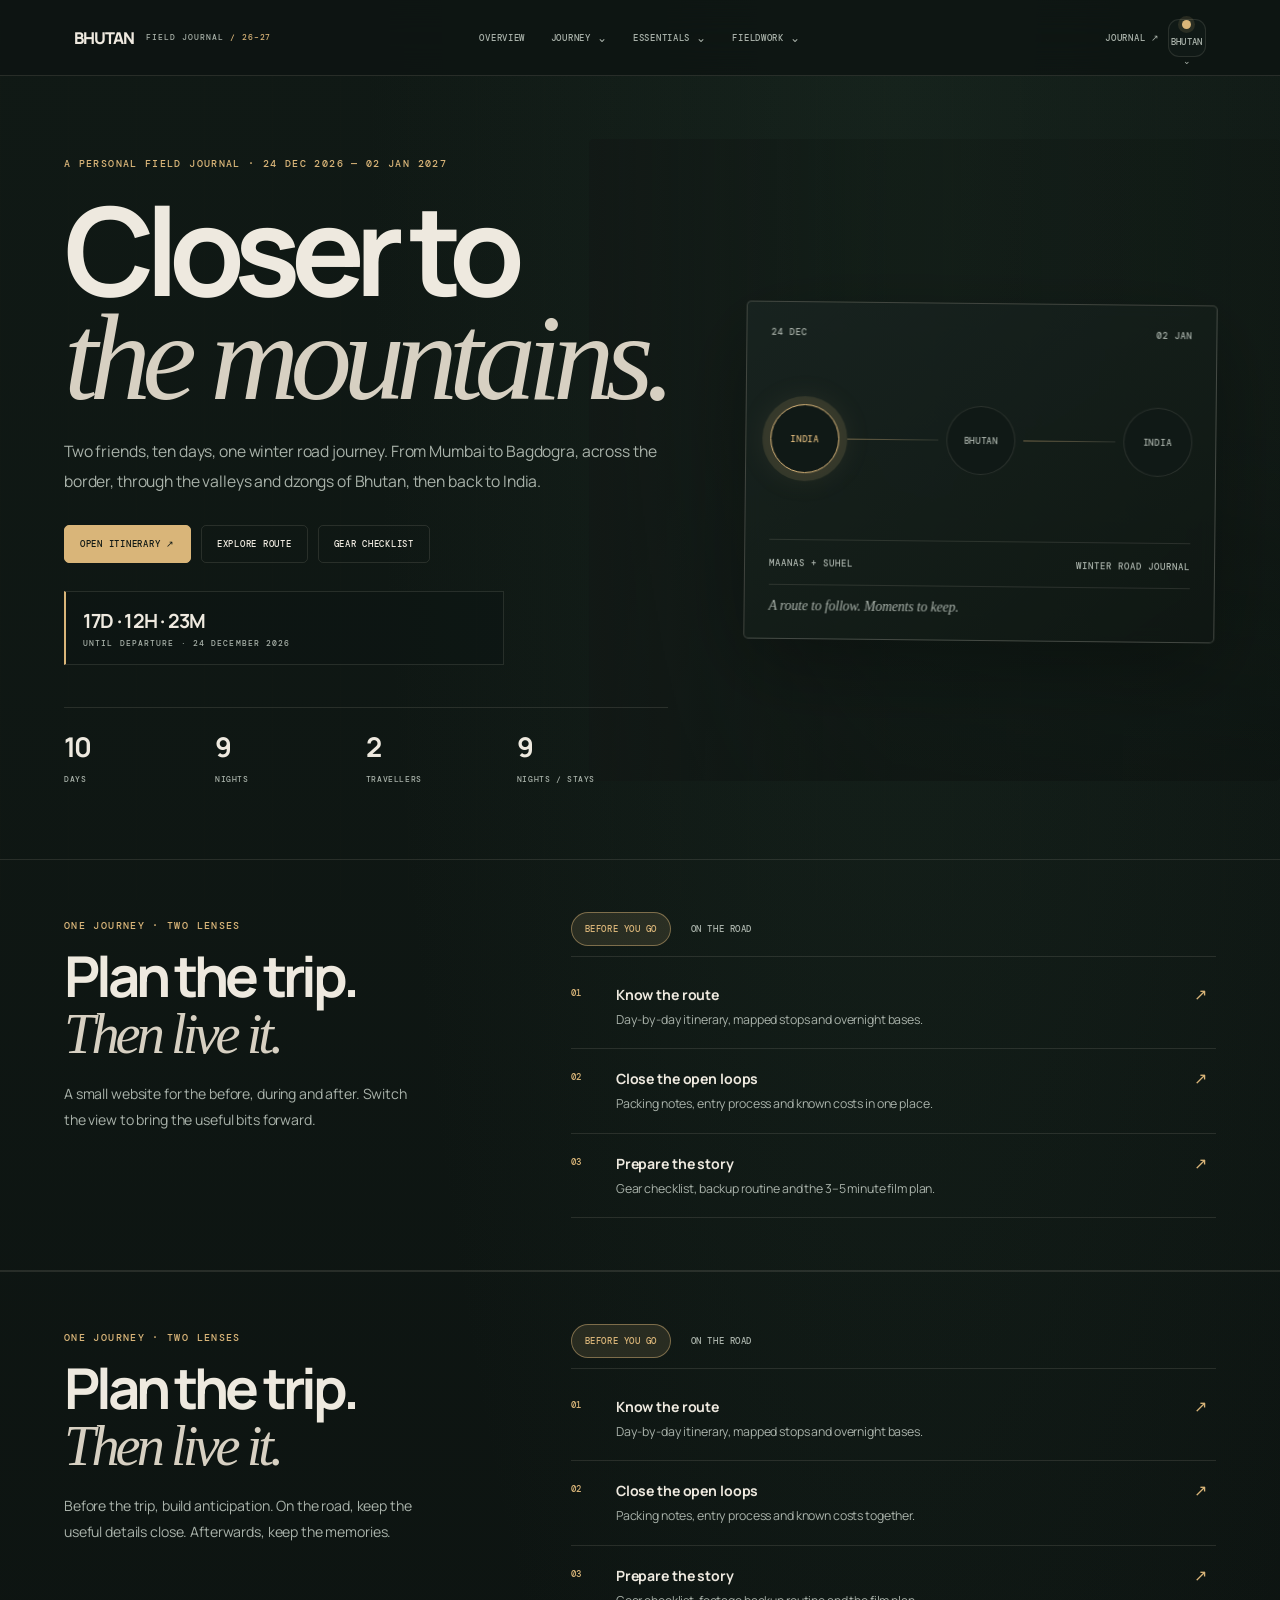
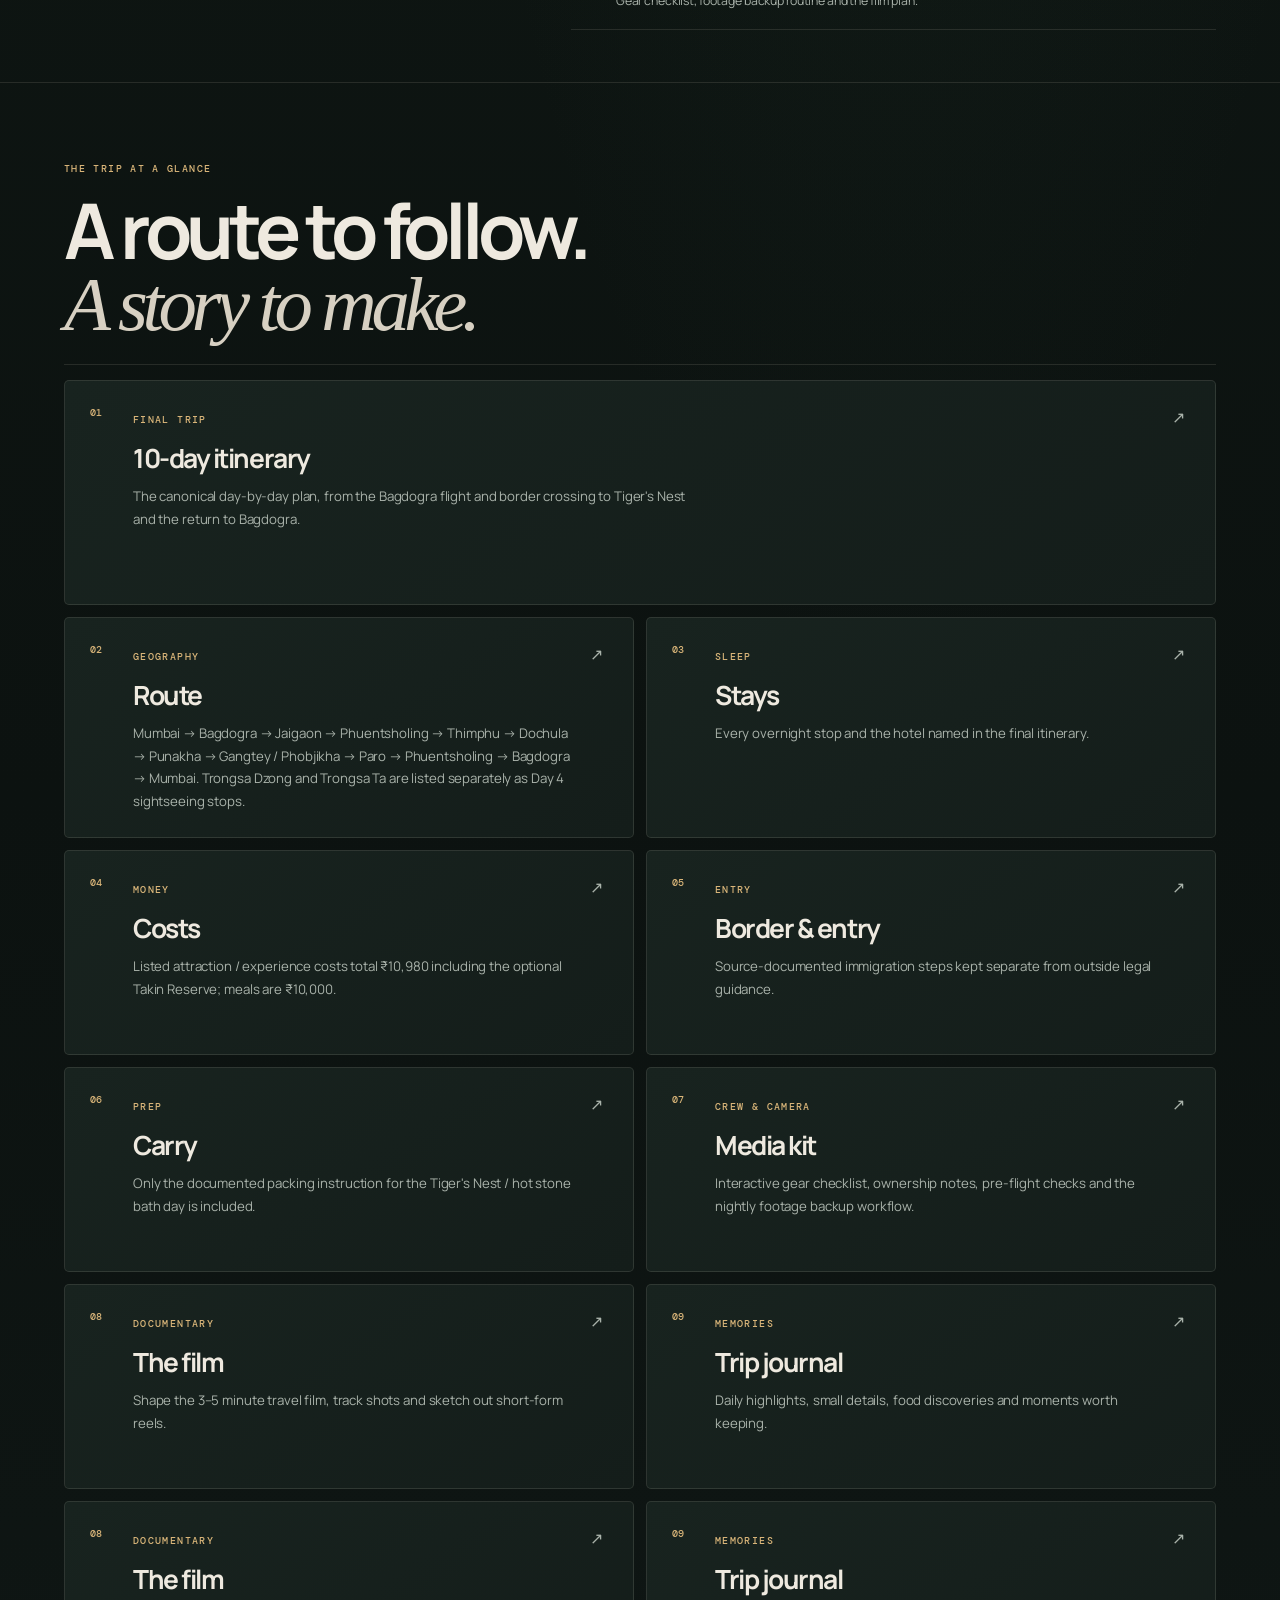
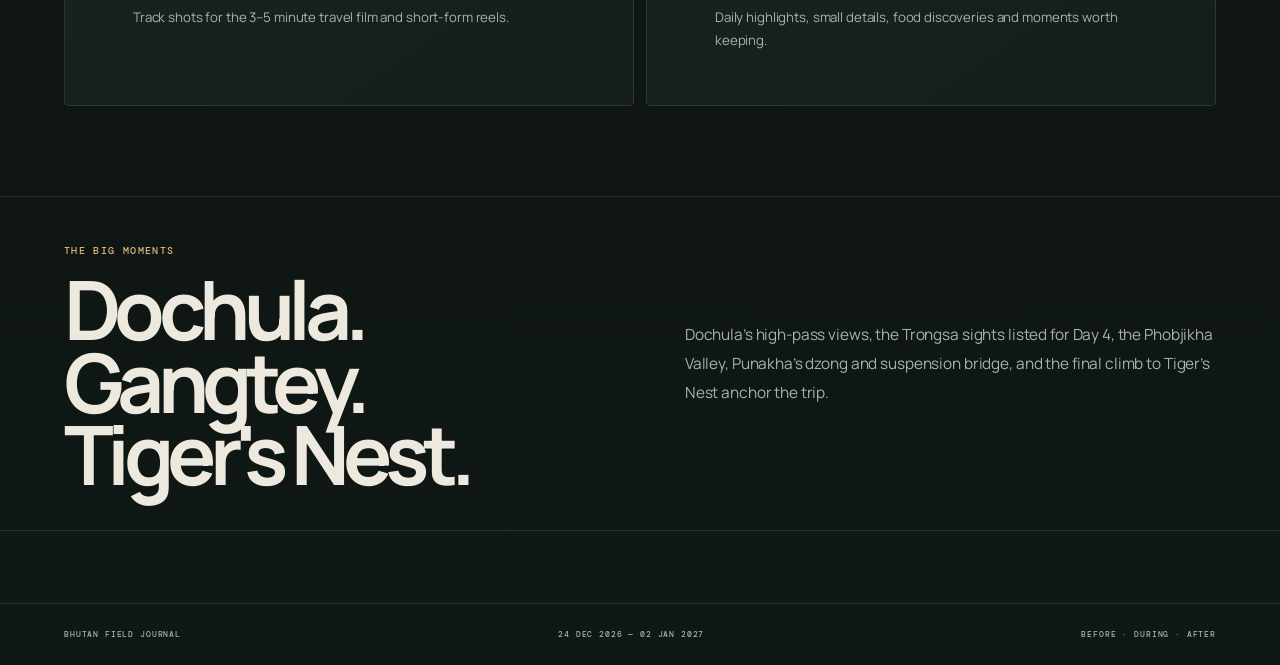
==== commit 866acd2d: "Refresh shared navigation assets on core pages" ====
--- a/index.html
+++ b/index.html
@@ -4,7 +4,7 @@
 <meta charset="utf-8"><meta name="viewport" content="width=device-width,initial-scale=1">
 <meta name="theme-color" content="#0a0f14">
 <title>Bhutan / 24 Dec 2026 — 02 Jan 2027</title>
-<script>try{document.documentElement.dataset.theme=localStorage.getItem("bhutan-theme")||"bhutan"}catch(e){document.documentElement.dataset.theme="bhutan"}</script><link rel="stylesheet" href="styles.css?v=field-journal-2">
+<script>try{document.documentElement.dataset.theme=localStorage.getItem("bhutan-theme")||"bhutan"}catch(e){document.documentElement.dataset.theme="bhutan"}</script><link rel="stylesheet" href="styles.css?v=pdw-nav-1">
 </head>
 <body>
 <nav class="site-nav"><a class="brand" href="index.html"><strong>BHUTAN</strong><span>FIELD JOURNAL <i>/ 26–27</i></span></a>
@@ -73,5 +73,5 @@
 <section class="home-fact"><div><span class="tag">THE BIG MOMENTS</span><h2>Dochula.<br>Gangtey.<br>Tiger's Nest.</h2></div><p>Dochula’s high-pass views, the Trongsa sights listed for Day 4, the Phobjikha Valley, Punakha’s dzong and suspension bridge, and the final climb to Tiger’s Nest anchor the trip.</p></section>
 </main>
 <footer class="site-footer"><span>BHUTAN FIELD JOURNAL</span><span>24 DEC 2026 — 02 JAN 2027</span><span>BEFORE · DURING · AFTER</span></footer>
-<script>const target=new Date("2026-12-24T00:00:00+05:30");function tick(){const n=new Date();const d=target-n;if(d<=0){document.getElementById("countdown").textContent="THE TRIP IS HERE";return}const days=Math.floor(d/86400000),hours=Math.floor(d%86400000/3600000),mins=Math.floor(d%3600000/60000);document.getElementById("countdown").textContent=days+"D · "+hours+"H · "+mins+"M"}tick();setInterval(tick,30000);</script><script src="theme.js?v=field-journal-2"></script>
+<script>const target=new Date("2026-12-24T00:00:00+05:30");function tick(){const n=new Date();const d=target-n;if(d<=0){document.getElementById("countdown").textContent="THE TRIP IS HERE";return}const days=Math.floor(d/86400000),hours=Math.floor(d%86400000/3600000),mins=Math.floor(d%3600000/60000);document.getElementById("countdown").textContent=days+"D · "+hours+"H · "+mins+"M"}tick();setInterval(tick,30000);</script><script src="theme.js?v=pdw-nav-1"></script>
 </body></html>
--- a/styles.css
+++ b/styles.css
@@ -417,3 +417,339 @@
   .site-nav .navlinks{overflow:visible;flex-wrap:wrap;row-gap:5px}
   .nav-menu{top:calc(var(--field-nav-height,108px) + 4px)}
 }
+
+
+/* PDW-inspired navigation experiment — keep the Bhutan theme tokens. */
+.site-nav{
+  position:sticky;
+  top:0;
+  z-index:100;
+  isolation:isolate;
+  overflow:visible;
+  min-height:76px;
+  height:76px;
+  display:grid;
+  grid-template-columns:minmax(175px,1fr) auto minmax(175px,1fr);
+  align-items:center;
+  gap:24px;
+  padding:0 clamp(22px,5.8vw,84px);
+  background:color-mix(in srgb,var(--nav-bg,var(--layer)) 90%,transparent);
+  border-bottom:1px solid var(--line);
+  backdrop-filter:blur(18px);
+}
+.site-nav .brand{
+  display:flex;
+  align-items:center;
+  gap:12px;
+  min-width:0;
+  flex:0 0 auto;
+  white-space:nowrap;
+  color:var(--text);
+  text-decoration:none;
+}
+.site-nav .brand strong{
+  font-size:1.02rem;
+  font-weight:800;
+  letter-spacing:-.075em;
+}
+.site-nav .brand span{
+  margin:0;
+  color:var(--muted);
+  font:500 .51rem 'DM Mono',monospace;
+  letter-spacing:.12em;
+}
+.site-nav .brand span i{
+  color:var(--accent);
+  font-style:normal;
+}
+.site-nav .navlinks{
+  display:flex;
+  align-items:center;
+  justify-content:center;
+  gap:clamp(15px,2vw,28px);
+  min-width:0;
+  max-width:none;
+  margin:0;
+  padding:0;
+  overflow:visible;
+  color:var(--muted);
+  font:500 .59rem 'DM Mono',monospace;
+  letter-spacing:.075em;
+  text-transform:uppercase;
+}
+.site-nav .navlinks>a,
+.site-nav .nav-group>summary{
+  position:relative;
+  display:flex;
+  align-items:center;
+  gap:6px;
+  min-height:38px;
+  padding:9px 0;
+  white-space:nowrap;
+  cursor:pointer;
+  color:var(--muted);
+  text-decoration:none;
+  transition:color .2s;
+}
+.site-nav .navlinks>a::after,
+.site-nav .nav-group>summary::after{
+  content:"";
+  position:absolute;
+  left:0;
+  right:0;
+  bottom:4px;
+  height:2px;
+  border-radius:3px;
+  background:var(--accent);
+  transform:scaleX(0);
+  transform-origin:left center;
+  transition:transform .2s ease;
+}
+.site-nav .navlinks>a:hover,
+.site-nav .navlinks>a.active,
+.site-nav .nav-group>summary:hover,
+.site-nav .nav-group>summary.active{
+  color:var(--text);
+}
+.site-nav .navlinks>a:hover::after,
+.site-nav .navlinks>a.active::after,
+.site-nav .nav-group>summary:hover::after,
+.site-nav .nav-group>summary.active::after{
+  transform:scaleX(1);
+}
+.site-nav .nav-group{
+  position:relative;
+  z-index:1;
+  flex:0 0 auto;
+}
+.site-nav .nav-group[open]{z-index:120}
+.site-nav .nav-group>summary{list-style:none}
+.site-nav .nav-group>summary::-webkit-details-marker{display:none}
+.site-nav .nav-group>summary>span{
+  color:var(--muted);
+  font-size:.78rem;
+  transition:transform .2s ease;
+}
+.site-nav .nav-group[open]>summary>span{transform:rotate(180deg)}
+.site-nav .nav-menu{
+  position:absolute;
+  z-index:130;
+  top:calc(100% + 10px);
+  left:-14px;
+  width:min(245px,calc(100vw - 24px));
+  max-width:calc(100vw - 24px);
+  max-height:min(70vh,520px);
+  overflow-x:hidden;
+  overflow-y:auto;
+  overscroll-behavior:contain;
+  box-sizing:border-box;
+  padding:7px;
+  border:1px solid var(--line);
+  border-radius:10px;
+  background:var(--layer);
+  box-shadow:0 22px 55px rgba(0,0,0,.3);
+}
+.site-nav .nav-group:last-child>.nav-menu{left:auto;right:-8px}
+.site-nav .nav-menu a{
+  display:flex;
+  flex-direction:column;
+  gap:3px;
+  min-width:0;
+  padding:12px;
+  border-radius:6px;
+  color:var(--text);
+  font:500 .7rem Manrope,system-ui,sans-serif;
+  letter-spacing:0;
+  line-height:1.4;
+  text-transform:none;
+  white-space:normal;
+  overflow-wrap:anywhere;
+}
+.site-nav .nav-menu a:hover,
+.site-nav .nav-menu a.active{
+  background:var(--card2);
+  color:var(--accent);
+}
+.site-nav .nav-menu small{
+  color:var(--muted);
+  font:400 .61rem Manrope,system-ui,sans-serif;
+  letter-spacing:0;
+  line-height:1.4;
+  text-transform:none;
+}
+.site-nav .nav-actions{
+  display:flex;
+  align-items:center;
+  justify-self:end;
+  gap:8px;
+  min-width:0;
+  position:relative;
+  z-index:140;
+}
+.site-nav .theme-picker{position:relative;z-index:145}
+.site-nav .theme-toggle{
+  width:38px;
+  height:38px;
+  display:grid;
+  place-items:center;
+  padding:0;
+  border:1px solid var(--line);
+  border-radius:11px;
+  background:var(--layer);
+  color:var(--muted);
+  cursor:pointer;
+  transition:transform .2s,border-color .2s,background .2s;
+}
+.site-nav .theme-toggle:hover,
+.site-nav .theme-picker[open]>.theme-toggle{
+  border-color:var(--accent-border,var(--line));
+  background:var(--card2);
+  color:var(--text);
+}
+.site-nav .theme-dot{
+  width:9px;
+  height:9px;
+  margin:0;
+  border-radius:50%;
+  background:var(--accent);
+  box-shadow:0 0 0 4px var(--accent-soft);
+}
+.site-nav .nav-sr-only{
+  position:absolute!important;
+  width:1px!important;
+  height:1px!important;
+  padding:0!important;
+  margin:-1px!important;
+  overflow:hidden!important;
+  clip:rect(0,0,0,0)!important;
+  white-space:nowrap!important;
+  border:0!important;
+}
+.site-nav .theme-menu{
+  top:calc(100% + 11px);
+  right:0;
+  left:auto;
+  z-index:150;
+  background:var(--layer);
+}
+.site-nav .menu-toggle{
+  display:none;
+  width:38px;
+  height:38px;
+  place-items:center;
+  padding:0;
+  border:1px solid var(--line);
+  border-radius:11px;
+  background:var(--layer);
+  color:var(--muted);
+  cursor:pointer;
+  transition:border-color .2s,background .2s,color .2s;
+}
+.site-nav .menu-toggle:hover,
+.site-nav .menu-toggle[aria-expanded="true"]{
+  border-color:var(--accent-border,var(--line));
+  background:var(--card2);
+  color:var(--text);
+}
+.site-nav .menu-toggle-bars{
+  display:flex;
+  width:15px;
+  flex-direction:column;
+  gap:4px;
+}
+.site-nav .menu-toggle-bars i{
+  display:block;
+  width:15px;
+  height:1.5px;
+  border-radius:2px;
+  background:currentColor;
+  transition:transform .2s,opacity .2s;
+}
+.site-nav .menu-toggle[aria-expanded="true"] .menu-toggle-bars i:first-child{transform:translateY(5.5px) rotate(45deg)}
+.site-nav .menu-toggle[aria-expanded="true"] .menu-toggle-bars i:nth-child(2){opacity:0}
+.site-nav .menu-toggle[aria-expanded="true"] .menu-toggle-bars i:last-child{transform:translateY(-5.5px) rotate(-45deg)}
+.site-nav :where(a,button,summary):focus-visible{
+  outline:2px solid var(--accent);
+  outline-offset:4px;
+  border-radius:4px;
+}
+@media(max-width:1120px){
+  .site-nav{
+    padding-left:26px;
+    padding-right:26px;
+    gap:16px;
+    grid-template-columns:minmax(150px,1fr) auto minmax(52px,auto);
+  }
+  .site-nav .brand span{display:none}
+  .site-nav .navlinks{gap:clamp(12px,1.5vw,18px)}
+  .site-nav .nav-actions{gap:7px}
+}
+@media(max-width:900px){
+  .site-nav{
+    height:auto;
+    min-height:68px;
+    display:grid;
+    grid-template-columns:minmax(0,1fr) auto;
+    grid-template-rows:68px auto;
+    gap:0 12px;
+    padding:0 clamp(18px,4vw,32px);
+  }
+  .site-nav .brand{grid-column:1;grid-row:1;align-self:center}
+  .site-nav .nav-actions{grid-column:2;grid-row:1}
+  .site-nav .theme-toggle,.site-nav .menu-toggle{width:36px;height:36px}
+  .site-nav .menu-toggle{display:grid}
+  .site-nav .navlinks{
+    display:none;
+    grid-column:1/-1;
+    grid-row:2;
+    width:100%;
+    flex-direction:column;
+    align-items:stretch;
+    justify-content:flex-start;
+    gap:0;
+    padding:0 0 15px;
+    overflow:visible;
+  }
+  .site-nav .navlinks.is-open{display:flex}
+  .site-nav .navlinks>a,
+  .site-nav .nav-group>summary{
+    width:100%;
+    min-height:43px;
+    padding:11px 2px;
+    border-bottom:1px solid var(--line);
+    font-size:.62rem;
+  }
+  .site-nav .nav-group{width:100%}
+  .site-nav .nav-group>summary{justify-content:space-between}
+  .site-nav .nav-menu,
+  .site-nav .nav-group:last-child>.nav-menu{
+    position:static;
+    width:100%;
+    max-width:none;
+    max-height:none;
+    display:grid;
+    grid-template-columns:1fr;
+    gap:2px;
+    margin:7px 0 12px;
+    padding:5px;
+    border:1px solid var(--line);
+    border-left:2px solid var(--accent);
+    border-radius:8px;
+    background:var(--card);
+    box-shadow:none;
+    overflow:visible;
+  }
+  .site-nav .nav-menu a{padding:10px 12px}
+  .site-nav .nav-group>summary::after{display:none}
+  .site-nav .nav-menu a:focus-visible{outline-offset:-2px}
+}
+@media(max-width:600px){
+  .site-nav{padding:0 16px;grid-template-rows:64px auto}
+  .site-nav .brand{gap:8px}
+  .site-nav .brand strong{font-size:.94rem}
+  .site-nav .brand span{display:none}
+  .site-nav .navlinks{padding-bottom:12px}
+}
+@media(prefers-reduced-motion:reduce){
+  .site-nav :where(*,::before,::after){transition:none!important}
+}
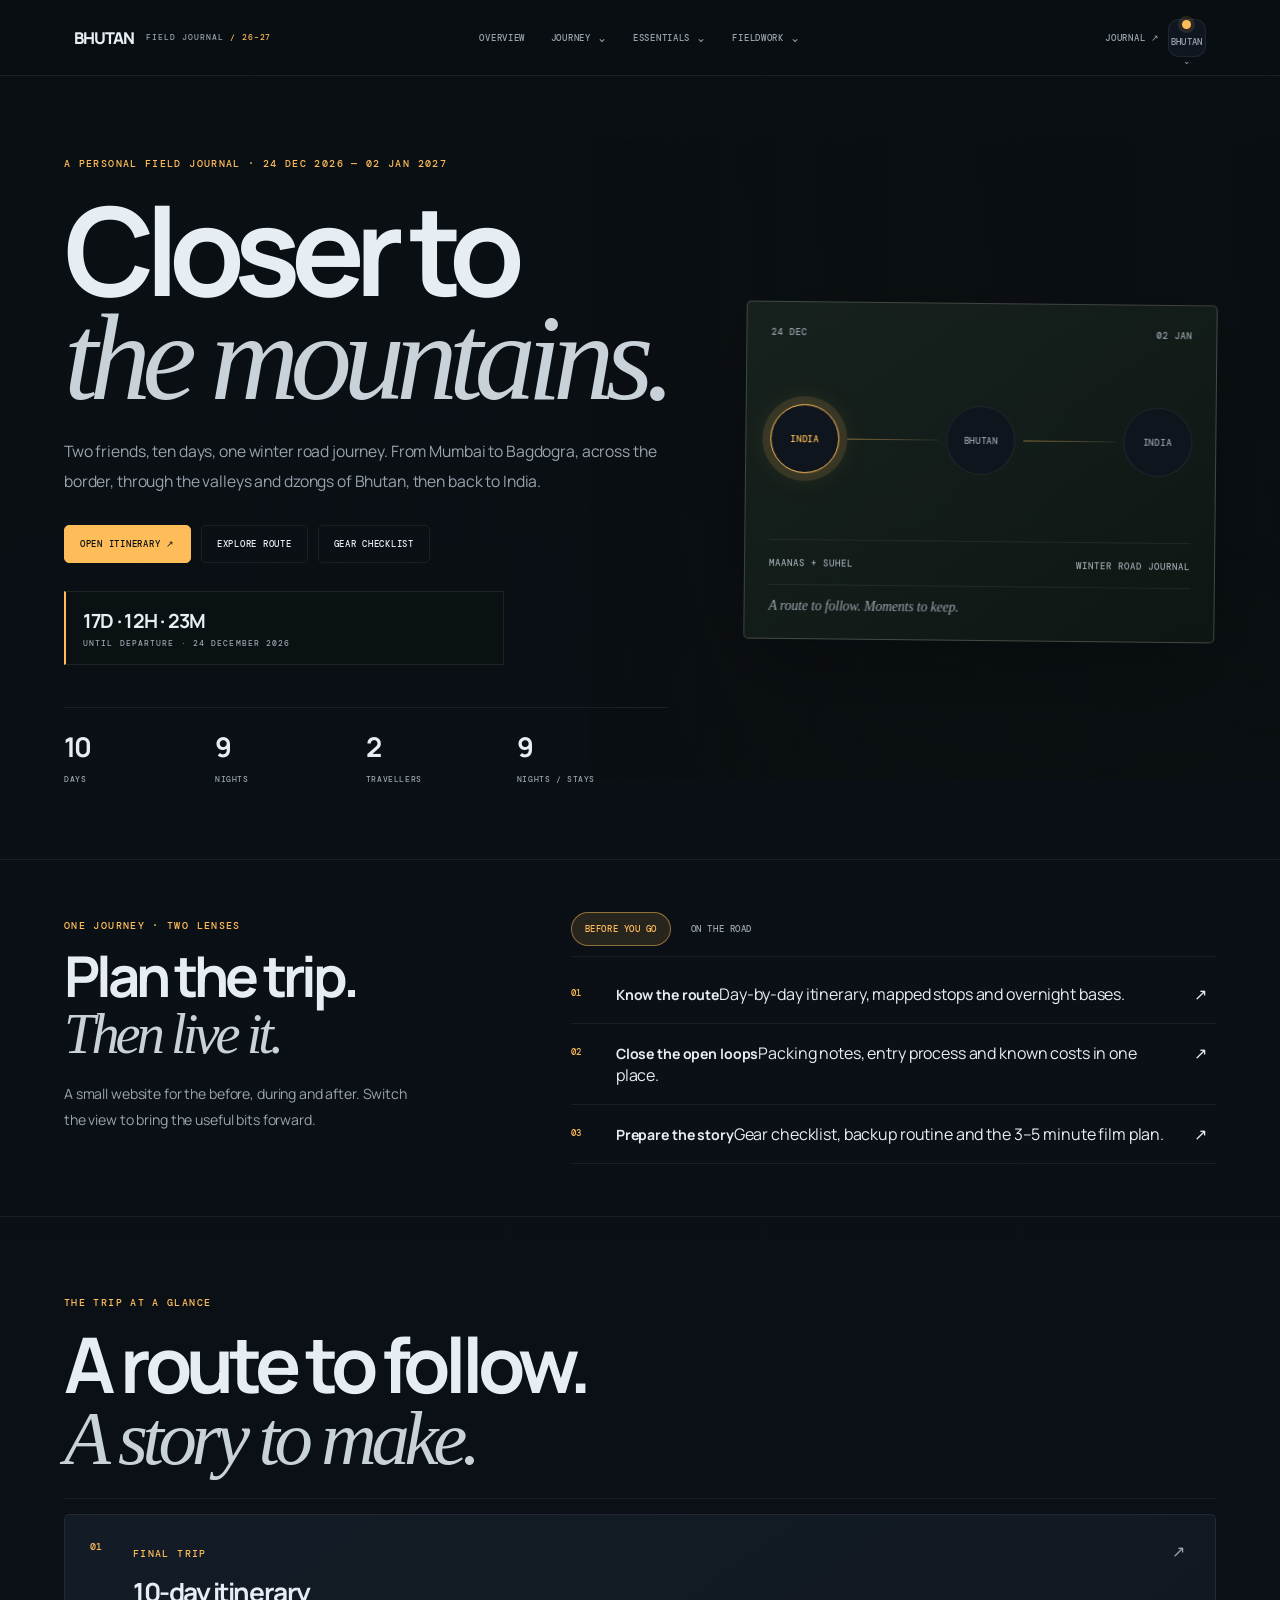
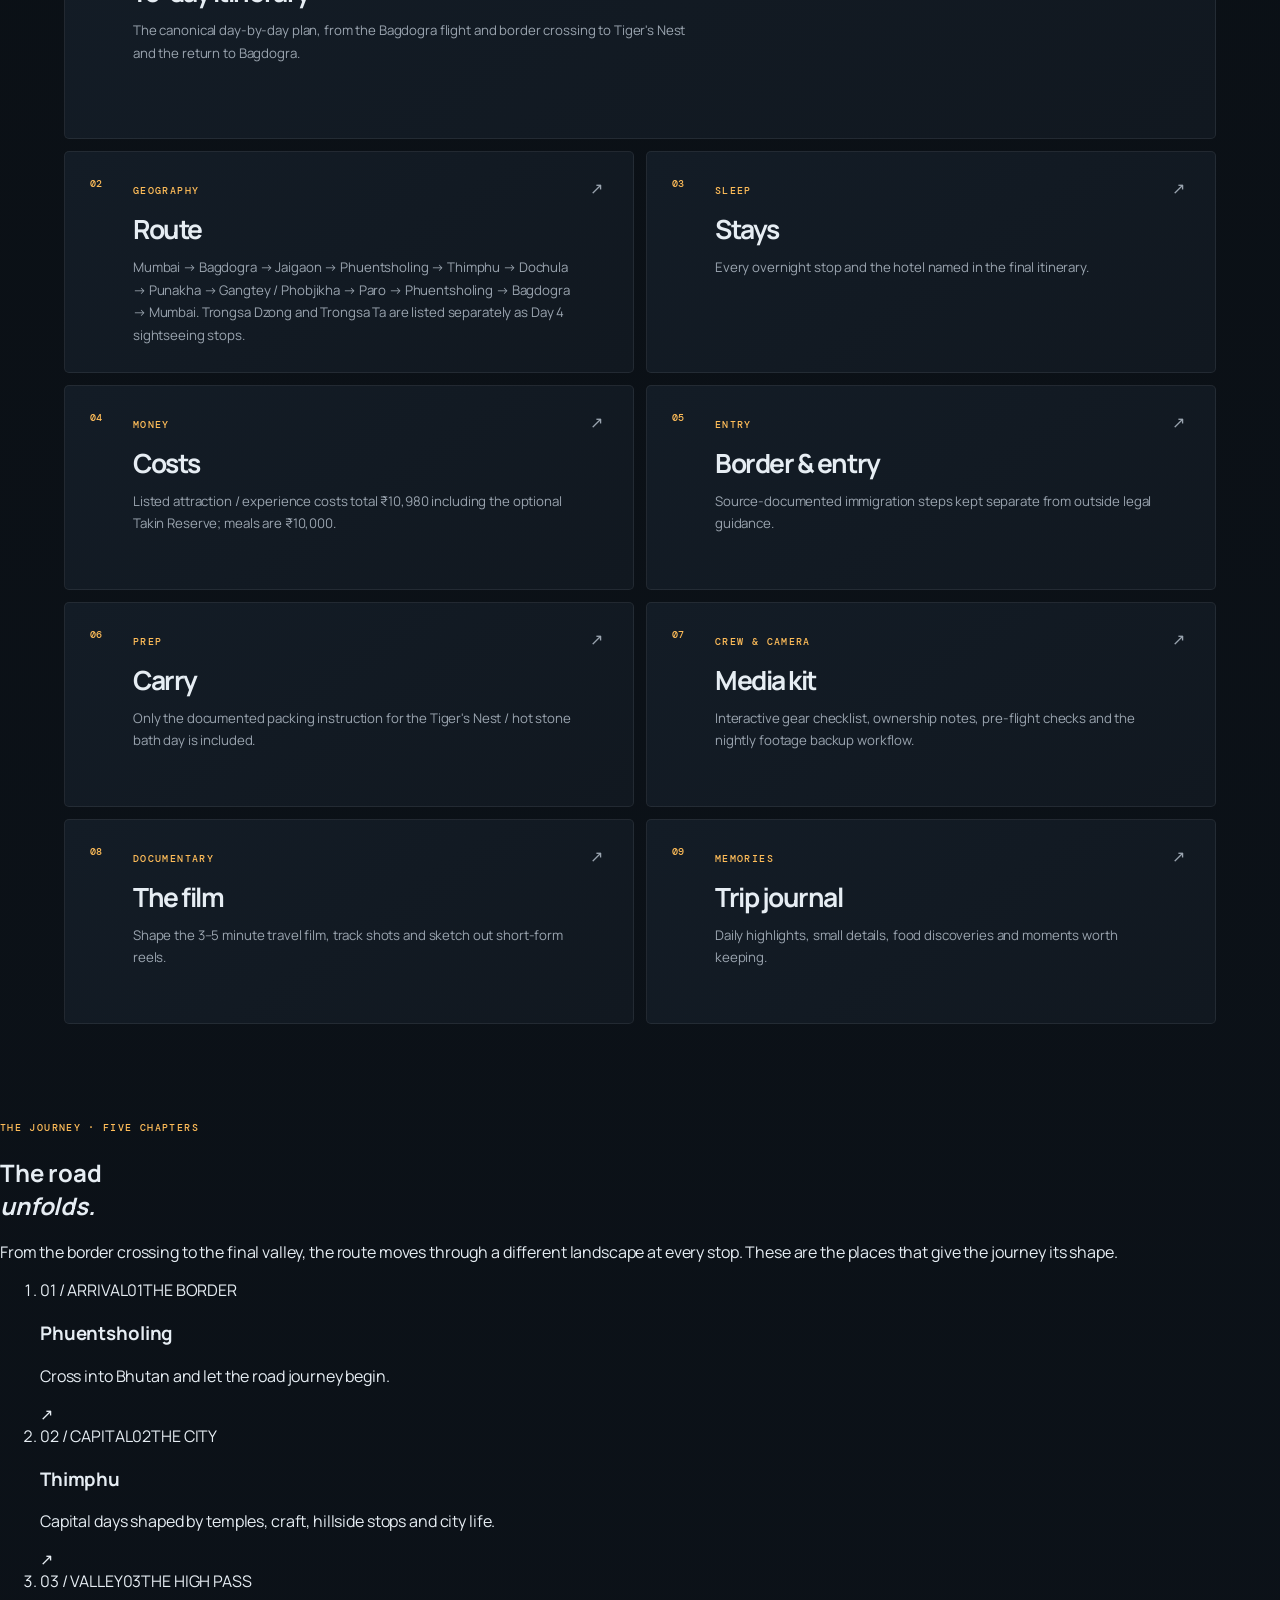
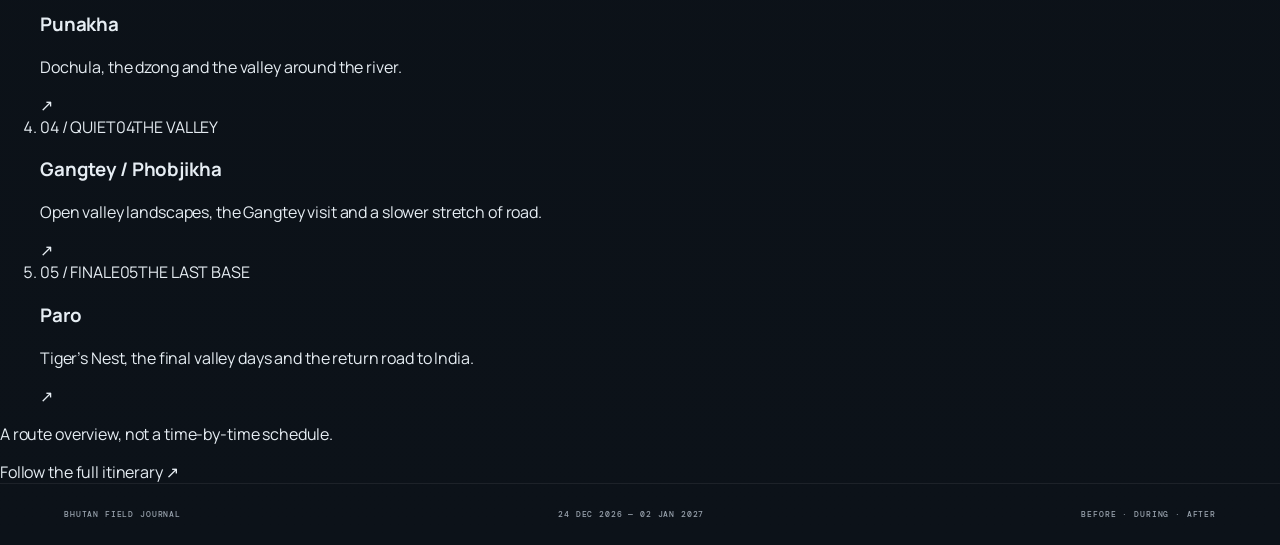
==== commit c23230bc: "Implement Bhutan dark/light mode and homepage navigation" ====
--- a/index.html
+++ b/index.html
@@ -4,7 +4,7 @@
 <meta charset="utf-8"><meta name="viewport" content="width=device-width,initial-scale=1">
 <meta name="theme-color" content="#0a0f14">
 <title>Bhutan / 24 Dec 2026 — 02 Jan 2027</title>
-<script>try{document.documentElement.dataset.theme=localStorage.getItem("bhutan-theme")||"bhutan"}catch(e){document.documentElement.dataset.theme="bhutan"}</script><link rel="stylesheet" href="styles.css?v=pdw-nav-1">
+<script>try{const mode=localStorage.getItem("bhutan-theme");document.documentElement.dataset.theme=mode==="light"?"bhutan-light":"bhutan-dark"}catch(e){document.documentElement.dataset.theme="bhutan-dark"}</script><link rel="stylesheet" href="styles.css?v=bhutan-mode-1">
 </head>
 <body>
 <nav class="site-nav"><a class="brand" href="index.html"><strong>BHUTAN</strong><span>FIELD JOURNAL <i>/ 26–27</i></span></a>
@@ -36,13 +36,13 @@
 <section class="mode-switcher" id="trip-modes">
   <div class="mode-intro"><span class="eyebrow">ONE JOURNEY · TWO LENSES</span><h2>Plan the trip.<br><i>Then live it.</i></h2><p>A small website for the before, during and after. Switch the view to bring the useful bits forward.</p></div>
   <div class="mode-workspace">
-    <div class="mode-tabs" role="tablist" aria-label="Trip view"><button type="button" data-home-mode="planning" role="tab" aria-selected="true">Before you go</button><button type="button" data-home-mode="field" role="tab" aria-selected="false">On the road</button></div>
-    <section class="mode-panel" data-mode-panel="planning" role="tabpanel">
-      <div class="mode-status"><span class="status-mark">01</span><div><b>Know the route</b><p>Day-by-day itinerary, mapped stops and overnight bases.</p></div><a href="itinerary.html" aria-label="Open itinerary">↗</a></div>
-      <div class="mode-status"><span class="status-mark">02</span><div><b>Close the open loops</b><p>Packing notes, entry process and known costs in one place.</p></div><a href="packing.html" aria-label="Open packing list">↗</a></div>
-      <div class="mode-status"><span class="status-mark">03</span><div><b>Prepare the story</b><p>Gear checklist, backup routine and the 3–5 minute film plan.</p></div><a href="film.html" aria-label="Open film planner">↗</a></div>
+    <div class="mode-tabs" role="tablist" aria-label="Trip view"><button id="trip-plan-tab" type="button" data-home-mode="planning" role="tab" aria-selected="true" aria-controls="trip-plan-panel">Before you go</button><button id="trip-road-tab" type="button" data-home-mode="field" role="tab" aria-selected="false" aria-controls="trip-road-panel">On the road</button></div>
+    <section id="trip-plan-panel" class="mode-panel" data-mode-panel="planning" role="tabpanel" aria-labelledby="trip-plan-tab">
+      <a class="mode-status mode-status-link" href="itinerary.html" aria-label="Open day-by-day itinerary"><span class="status-mark">01</span><span class="mode-status-copy"><b>Know the route</b><span>Day-by-day itinerary, mapped stops and overnight bases.</span></span><span class="mode-status-arrow" aria-hidden="true">↗</span></a>
+      <a class="mode-status mode-status-link" href="packing.html" aria-label="Open packing list"><span class="status-mark">02</span><span class="mode-status-copy"><b>Close the open loops</b><span>Packing notes, entry process and known costs in one place.</span></span><span class="mode-status-arrow" aria-hidden="true">↗</span></a>
+      <a class="mode-status mode-status-link" href="film.html" aria-label="Open film planner"><span class="status-mark">03</span><span class="mode-status-copy"><b>Prepare the story</b><span>Gear checklist, backup routine and the 3–5 minute film plan.</span></span><span class="mode-status-arrow" aria-hidden="true">↗</span></a>
     </section>
-    <section class="mode-panel" data-mode-panel="field" role="tabpanel" hidden>
+    <section id="trip-road-panel" class="mode-panel" data-mode-panel="field" role="tabpanel" aria-labelledby="trip-road-tab" hidden>
       <div class="field-quick-grid">
         <a href="itinerary.html"><span>01 / TODAY</span><b>Day plan</b><small>Route and key stops</small></a>
         <a href="route.html"><span>02 / WHERE</span><b>Map</b><small>Overnight bases and route</small></a>
@@ -55,10 +55,7 @@
     </section>
   </div>
 </section>
-<section class="mode-switcher" id="trip-modes"><div class="mode-intro"><span class="eyebrow">ONE JOURNEY · TWO LENSES</span><h2>Plan the trip.<br><i>Then live it.</i></h2><p>Before the trip, build anticipation. On the road, keep the useful details close. Afterwards, keep the memories.</p></div>
-<div class="mode-workspace"><div class="mode-tabs" role="tablist" aria-label="Trip view"><button type="button" data-home-mode="planning" aria-selected="true">Before you go</button><button type="button" data-home-mode="field" aria-selected="false">On the road</button></div>
-<section class="mode-panel" data-mode-panel="planning"><div class="mode-status"><span class="status-mark">01</span><div><b>Know the route</b><p>Day-by-day itinerary, mapped stops and overnight bases.</p></div><a href="itinerary.html">↗</a></div><div class="mode-status"><span class="status-mark">02</span><div><b>Close the open loops</b><p>Packing notes, entry process and known costs together.</p></div><a href="packing.html">↗</a></div><div class="mode-status"><span class="status-mark">03</span><div><b>Prepare the story</b><p>Gear checklist, footage backup routine and the film plan.</p></div><a href="film.html">↗</a></div></section>
-<section class="mode-panel" data-mode-panel="field" hidden><div class="field-quick-grid"><a href="itinerary.html"><span>01 / TODAY</span><b>Day plan</b><small>Route and key stops</small></a><a href="route.html"><span>02 / WHERE</span><b>Map</b><small>Route and overnight bases</small></a><a href="stays.html"><span>03 / SLEEP</span><b>Stays</b><small>Hotel names by date</small></a><a href="permits.html"><span>04 / BORDER</span><b>Entry notes</b><small>Process to remember</small></a><a href="gear.html"><span>05 / KIT</span><b>Gear desk</b><small>Checks and storage routine</small></a><a href="journal.html"><span>06 / KEEP</span><b>Capture the day</b><small>Notes and memories</small></a></div><p class="field-reminder">Field view keeps shortcuts close without imposing a time-by-time schedule.</p></section></div></section><section class="home-dashboard">
+<section class="home-dashboard">
 <div class="dash-intro"><span class="eyebrow">THE TRIP AT A GLANCE</span><h2>A route to follow.<br><i>A story to make.</i></h2></div>
 <div class="dash-grid">
 <a class="dash-card wide" href="itinerary.html"><div class="dash-index">01</div><div><span class="tag">FINAL TRIP</span><h3>10-day itinerary</h3><p>The canonical day-by-day plan, from the Bagdogra flight and border crossing to Tiger's Nest and the return to Bagdogra.</p></div><span class="dash-arrow">↗</span></a>
@@ -69,9 +66,22 @@
 <a class="dash-card" href="packing.html"><div class="dash-index">06</div><div><span class="tag">PREP</span><h3>Carry</h3><p>Only the documented packing instruction for the Tiger's Nest / hot stone bath day is included.</p></div><span class="dash-arrow">↗</span></a>
 <a class="dash-card" href="gear.html"><div class="dash-index">07</div><div><span class="tag">CREW & CAMERA</span><h3>Media kit</h3><p>Interactive gear checklist, ownership notes, pre-flight checks and the nightly footage backup workflow.</p></div><span class="dash-arrow">↗</span></a>
 <a class="dash-card" href="film.html"><div class="dash-index">08</div><div><span class="tag">DOCUMENTARY</span><h3>The film</h3><p>Shape the 3–5 minute travel film, track shots and sketch out short-form reels.</p></div><span class="dash-arrow">↗</span></a>
-<a class="dash-card" href="journal.html"><div class="dash-index">09</div><div><span class="tag">MEMORIES</span><h3>Trip journal</h3><p>Daily highlights, small details, food discoveries and moments worth keeping.</p></div><span class="dash-arrow">↗</span></a><a class="dash-card" href="film.html"><div class="dash-index">08</div><div><span class="tag">DOCUMENTARY</span><h3>The film</h3><p>Track shots for the 3–5 minute travel film and short-form reels.</p></div><span class="dash-arrow">↗</span></a><a class="dash-card" href="journal.html"><div class="dash-index">09</div><div><span class="tag">MEMORIES</span><h3>Trip journal</h3><p>Daily highlights, small details, food discoveries and moments worth keeping.</p></div><span class="dash-arrow">↗</span></a></div></section>
-<section class="home-fact"><div><span class="tag">THE BIG MOMENTS</span><h2>Dochula.<br>Gangtey.<br>Tiger's Nest.</h2></div><p>Dochula’s high-pass views, the Trongsa sights listed for Day 4, the Phobjikha Valley, Punakha’s dzong and suspension bridge, and the final climb to Tiger’s Nest anchor the trip.</p></section>
+<a class="dash-card" href="journal.html"><div class="dash-index">09</div><div><span class="tag">MEMORIES</span><h3>Trip journal</h3><p>Daily highlights, small details, food discoveries and moments worth keeping.</p></div><span class="dash-arrow">↗</span></a></div></section>
+<section class="home-moments" aria-labelledby="home-moments-title">
+  <div class="moments-head">
+    <div><span class="tag">THE JOURNEY · FIVE CHAPTERS</span><h2 id="home-moments-title">The road<br><i>unfolds.</i></h2></div>
+    <p>From the border crossing to the final valley, the route moves through a different landscape at every stop. These are the places that give the journey its shape.</p>
+  </div>
+  <ol class="moments-track">
+    <li><a class="moment-card" href="itinerary.html"><span class="moment-meta"><span>01 / ARRIVAL</span><span>01</span></span><span class="moment-sequence">THE BORDER</span><h3>Phuentsholing</h3><p>Cross into Bhutan and let the road journey begin.</p><span class="moment-arrow" aria-hidden="true">↗</span></a></li>
+    <li><a class="moment-card" href="itinerary.html"><span class="moment-meta"><span>02 / CAPITAL</span><span>02</span></span><span class="moment-sequence">THE CITY</span><h3>Thimphu</h3><p>Capital days shaped by temples, craft, hillside stops and city life.</p><span class="moment-arrow" aria-hidden="true">↗</span></a></li>
+    <li><a class="moment-card" href="itinerary.html"><span class="moment-meta"><span>03 / VALLEY</span><span>03</span></span><span class="moment-sequence">THE HIGH PASS</span><h3>Punakha</h3><p>Dochula, the dzong and the valley around the river.</p><span class="moment-arrow" aria-hidden="true">↗</span></a></li>
+    <li><a class="moment-card" href="itinerary.html"><span class="moment-meta"><span>04 / QUIET</span><span>04</span></span><span class="moment-sequence">THE VALLEY</span><h3>Gangtey / Phobjikha</h3><p>Open valley landscapes, the Gangtey visit and a slower stretch of road.</p><span class="moment-arrow" aria-hidden="true">↗</span></a></li>
+    <li><a class="moment-card" href="itinerary.html"><span class="moment-meta"><span>05 / FINALE</span><span>05</span></span><span class="moment-sequence">THE LAST BASE</span><h3>Paro</h3><p>Tiger’s Nest, the final valley days and the return road to India.</p><span class="moment-arrow" aria-hidden="true">↗</span></a></li>
+  </ol>
+  <div class="moments-foot"><p>A route overview, not a time-by-time schedule.</p><a class="moments-link" href="itinerary.html">Follow the full itinerary ↗</a></div>
+</section>
 </main>
 <footer class="site-footer"><span>BHUTAN FIELD JOURNAL</span><span>24 DEC 2026 — 02 JAN 2027</span><span>BEFORE · DURING · AFTER</span></footer>
-<script>const target=new Date("2026-12-24T00:00:00+05:30");function tick(){const n=new Date();const d=target-n;if(d<=0){document.getElementById("countdown").textContent="THE TRIP IS HERE";return}const days=Math.floor(d/86400000),hours=Math.floor(d%86400000/3600000),mins=Math.floor(d%3600000/60000);document.getElementById("countdown").textContent=days+"D · "+hours+"H · "+mins+"M"}tick();setInterval(tick,30000);</script><script src="theme.js?v=pdw-nav-1"></script>
+<script>const target=new Date("2026-12-24T00:00:00+05:30");function tick(){const n=new Date();const d=target-n;if(d<=0){document.getElementById("countdown").textContent="THE TRIP IS HERE";return}const days=Math.floor(d/86400000),hours=Math.floor(d%86400000/3600000),mins=Math.floor(d%3600000/60000);document.getElementById("countdown").textContent=days+"D · "+hours+"H · "+mins+"M"}tick();setInterval(tick,30000);</script><script src="theme.js?v=bhutan-mode-1"></script>
 </body></html>
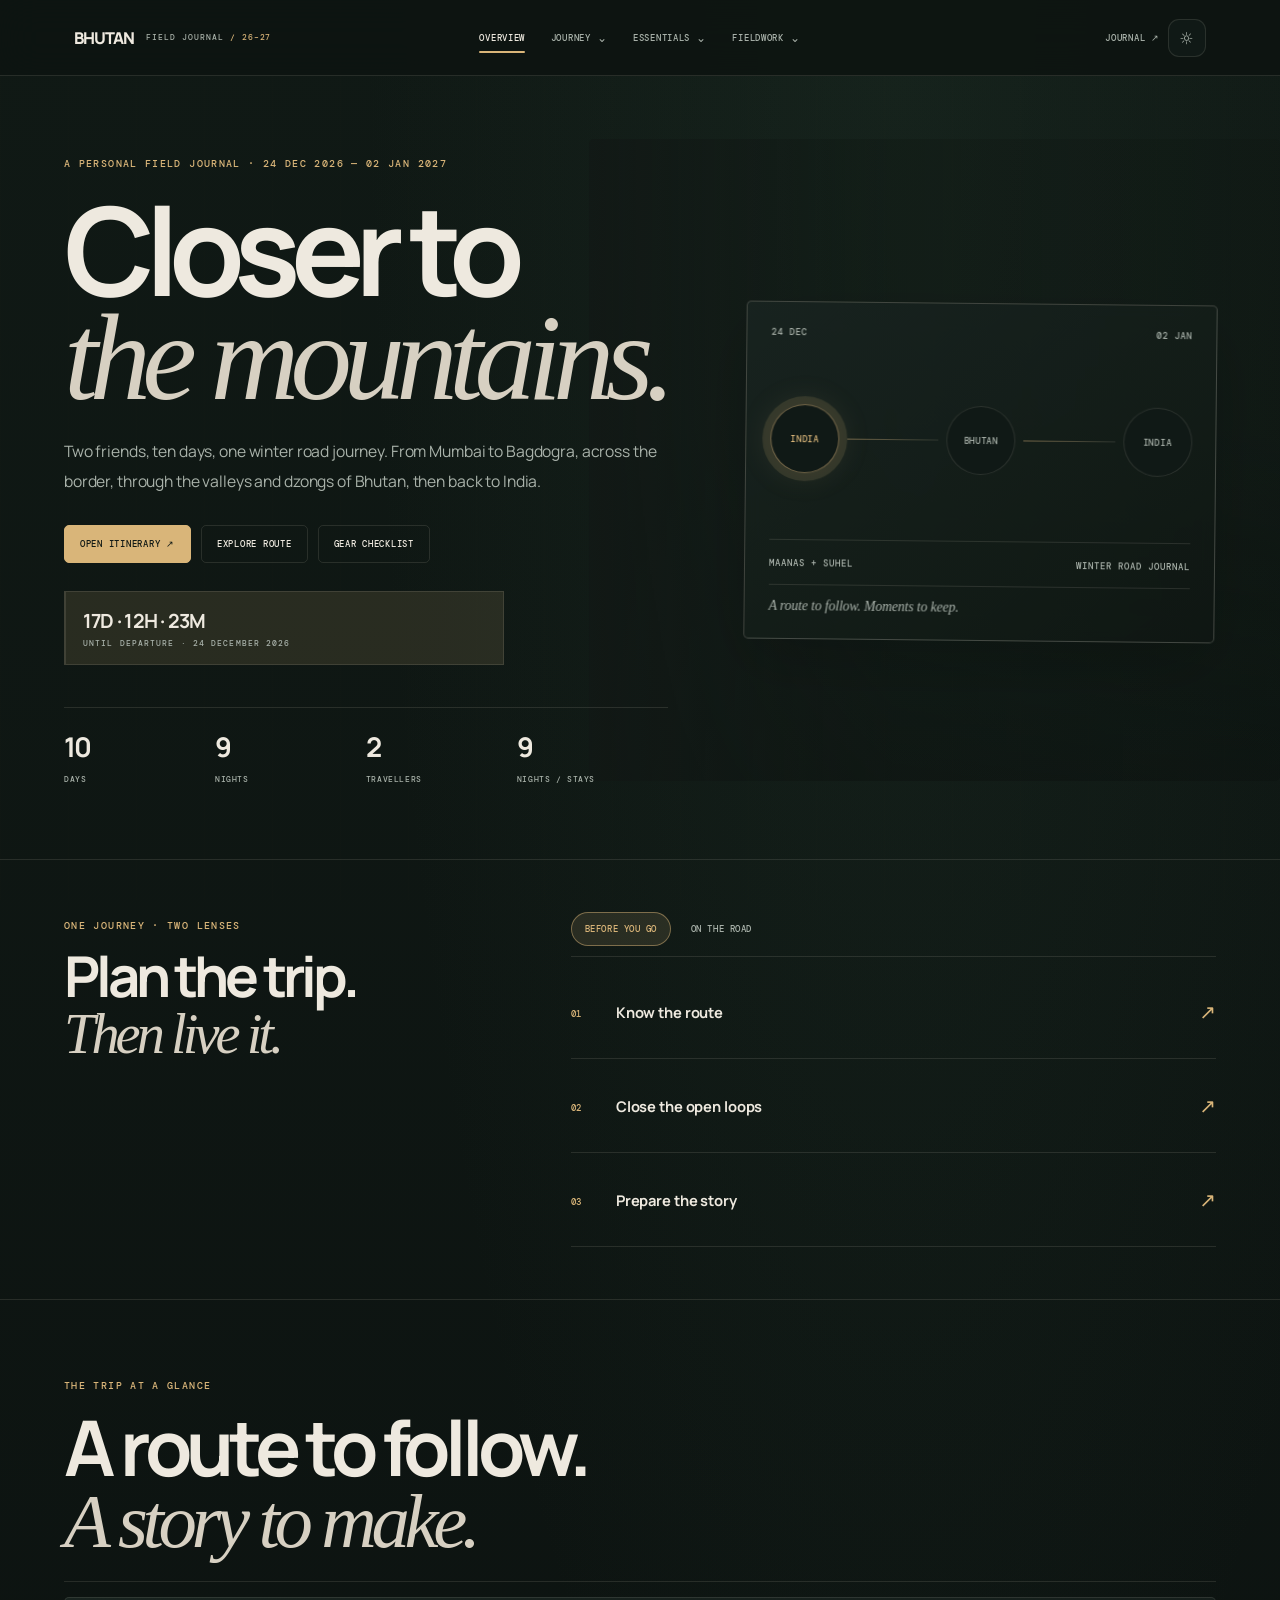
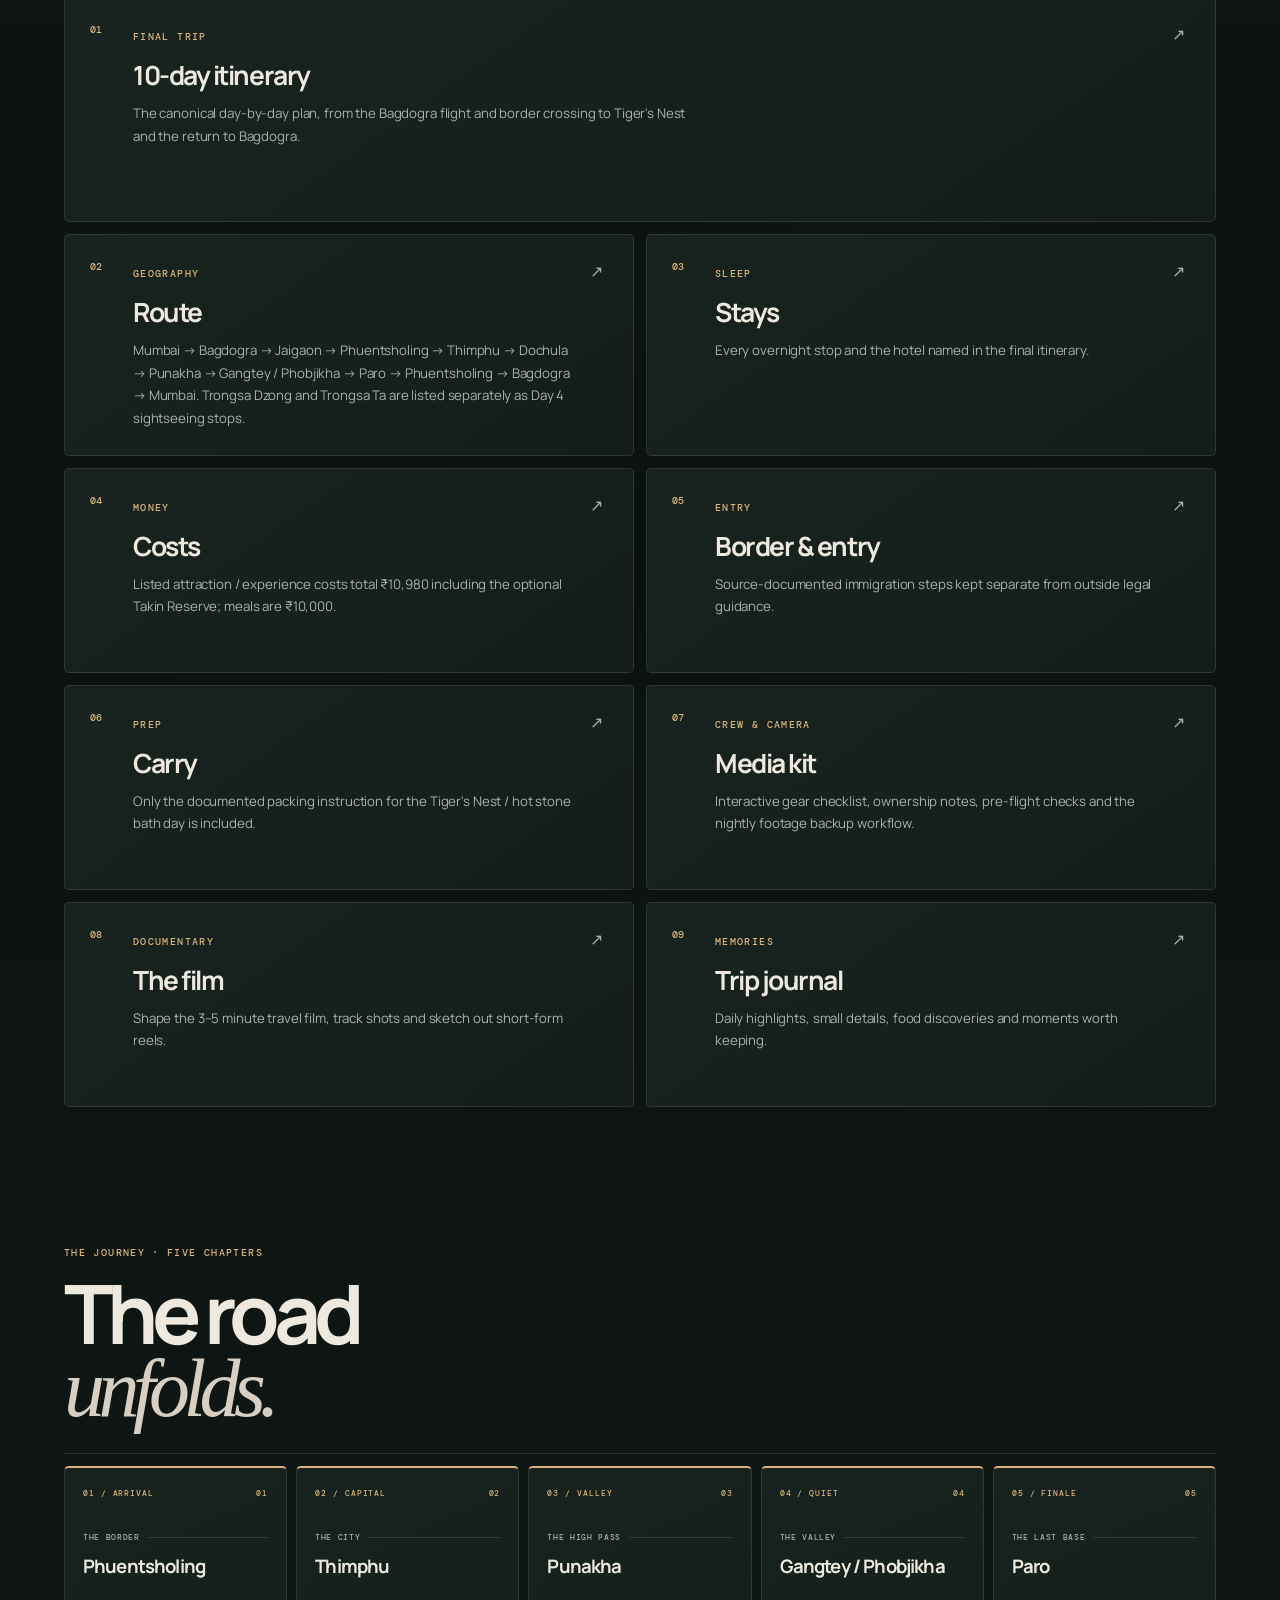
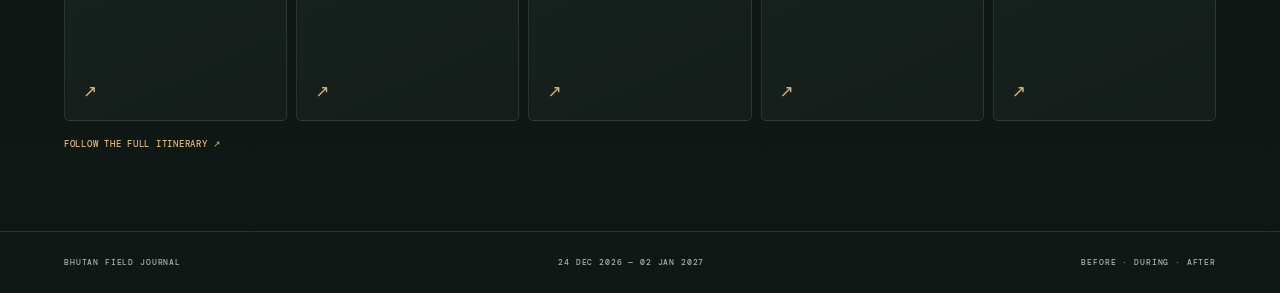
==== commit 86d0cfa4: "Remove homepage helper notes and clean up copy" ====
--- a/index.html
+++ b/index.html
@@ -34,24 +34,24 @@
 </section>
 
 <section class="mode-switcher" id="trip-modes">
-  <div class="mode-intro"><span class="eyebrow">ONE JOURNEY · TWO LENSES</span><h2>Plan the trip.<br><i>Then live it.</i></h2><p>A small website for the before, during and after. Switch the view to bring the useful bits forward.</p></div>
+  <div class="mode-intro"><span class="eyebrow">ONE JOURNEY · TWO LENSES</span><h2>Plan the trip.<br><i>Then live it.</i></h2></div>
   <div class="mode-workspace">
     <div class="mode-tabs" role="tablist" aria-label="Trip view"><button id="trip-plan-tab" type="button" data-home-mode="planning" role="tab" aria-selected="true" aria-controls="trip-plan-panel">Before you go</button><button id="trip-road-tab" type="button" data-home-mode="field" role="tab" aria-selected="false" aria-controls="trip-road-panel">On the road</button></div>
     <section id="trip-plan-panel" class="mode-panel" data-mode-panel="planning" role="tabpanel" aria-labelledby="trip-plan-tab">
-      <a class="mode-status mode-status-link" href="itinerary.html" aria-label="Open day-by-day itinerary"><span class="status-mark">01</span><span class="mode-status-copy"><b>Know the route</b><span>Day-by-day itinerary, mapped stops and overnight bases.</span></span><span class="mode-status-arrow" aria-hidden="true">↗</span></a>
-      <a class="mode-status mode-status-link" href="packing.html" aria-label="Open packing list"><span class="status-mark">02</span><span class="mode-status-copy"><b>Close the open loops</b><span>Packing notes, entry process and known costs in one place.</span></span><span class="mode-status-arrow" aria-hidden="true">↗</span></a>
-      <a class="mode-status mode-status-link" href="film.html" aria-label="Open film planner"><span class="status-mark">03</span><span class="mode-status-copy"><b>Prepare the story</b><span>Gear checklist, backup routine and the 3–5 minute film plan.</span></span><span class="mode-status-arrow" aria-hidden="true">↗</span></a>
+      <a class="mode-status mode-status-link" href="itinerary.html" aria-label="Open day-by-day itinerary"><span class="status-mark">01</span><span class="mode-status-copy"><b>Know the route</b></span><span class="mode-status-arrow" aria-hidden="true">↗</span></a>
+      <a class="mode-status mode-status-link" href="packing.html" aria-label="Open packing list"><span class="status-mark">02</span><span class="mode-status-copy"><b>Close the open loops</b></span><span class="mode-status-arrow" aria-hidden="true">↗</span></a>
+      <a class="mode-status mode-status-link" href="film.html" aria-label="Open film planner"><span class="status-mark">03</span><span class="mode-status-copy"><b>Prepare the story</b></span><span class="mode-status-arrow" aria-hidden="true">↗</span></a>
     </section>
     <section id="trip-road-panel" class="mode-panel" data-mode-panel="field" role="tabpanel" aria-labelledby="trip-road-tab" hidden>
       <div class="field-quick-grid">
-        <a href="itinerary.html"><span>01 / TODAY</span><b>Day plan</b><small>Route and key stops</small></a>
-        <a href="route.html"><span>02 / WHERE</span><b>Map</b><small>Overnight bases and route</small></a>
-        <a href="stays.html"><span>03 / SLEEP</span><b>Stays</b><small>Hotel names by date</small></a>
-        <a href="permits.html"><span>04 / BORDER</span><b>Entry notes</b><small>Process to remember</small></a>
-        <a href="gear.html"><span>05 / KIT</span><b>Gear desk</b><small>Checks and storage routine</small></a>
-        <a href="journal.html"><span>06 / KEEP</span><b>Capture the day</b><small>Write down what matters</small></a>
+        <a href="itinerary.html"><span>01 / TODAY</span><b>Day plan</b></a>
+        <a href="route.html"><span>02 / WHERE</span><b>Map</b></a>
+        <a href="stays.html"><span>03 / SLEEP</span><b>Stays</b></a>
+        <a href="permits.html"><span>04 / BORDER</span><b>Entry notes</b></a>
+        <a href="gear.html"><span>05 / KIT</span><b>Gear desk</b></a>
+        <a href="journal.html"><span>06 / KEEP</span><b>Capture the day</b></a>
       </div>
-      <p class="field-reminder">A field-friendly view, not a rigid timetable. The day-by-day itinerary remains the source of truth.</p>
+      
     </section>
   </div>
 </section>
@@ -70,16 +70,16 @@
 <section class="home-moments" aria-labelledby="home-moments-title">
   <div class="moments-head">
     <div><span class="tag">THE JOURNEY · FIVE CHAPTERS</span><h2 id="home-moments-title">The road<br><i>unfolds.</i></h2></div>
-    <p>From the border crossing to the final valley, the route moves through a different landscape at every stop. These are the places that give the journey its shape.</p>
+    
   </div>
   <ol class="moments-track">
-    <li><a class="moment-card" href="itinerary.html"><span class="moment-meta"><span>01 / ARRIVAL</span><span>01</span></span><span class="moment-sequence">THE BORDER</span><h3>Phuentsholing</h3><p>Cross into Bhutan and let the road journey begin.</p><span class="moment-arrow" aria-hidden="true">↗</span></a></li>
-    <li><a class="moment-card" href="itinerary.html"><span class="moment-meta"><span>02 / CAPITAL</span><span>02</span></span><span class="moment-sequence">THE CITY</span><h3>Thimphu</h3><p>Capital days shaped by temples, craft, hillside stops and city life.</p><span class="moment-arrow" aria-hidden="true">↗</span></a></li>
-    <li><a class="moment-card" href="itinerary.html"><span class="moment-meta"><span>03 / VALLEY</span><span>03</span></span><span class="moment-sequence">THE HIGH PASS</span><h3>Punakha</h3><p>Dochula, the dzong and the valley around the river.</p><span class="moment-arrow" aria-hidden="true">↗</span></a></li>
-    <li><a class="moment-card" href="itinerary.html"><span class="moment-meta"><span>04 / QUIET</span><span>04</span></span><span class="moment-sequence">THE VALLEY</span><h3>Gangtey / Phobjikha</h3><p>Open valley landscapes, the Gangtey visit and a slower stretch of road.</p><span class="moment-arrow" aria-hidden="true">↗</span></a></li>
-    <li><a class="moment-card" href="itinerary.html"><span class="moment-meta"><span>05 / FINALE</span><span>05</span></span><span class="moment-sequence">THE LAST BASE</span><h3>Paro</h3><p>Tiger’s Nest, the final valley days and the return road to India.</p><span class="moment-arrow" aria-hidden="true">↗</span></a></li>
+    <li><a class="moment-card" href="itinerary.html"><span class="moment-meta"><span>01 / ARRIVAL</span><span>01</span></span><span class="moment-sequence">THE BORDER</span><h3>Phuentsholing</h3><span class="moment-arrow" aria-hidden="true">↗</span></a></li>
+    <li><a class="moment-card" href="itinerary.html"><span class="moment-meta"><span>02 / CAPITAL</span><span>02</span></span><span class="moment-sequence">THE CITY</span><h3>Thimphu</h3><span class="moment-arrow" aria-hidden="true">↗</span></a></li>
+    <li><a class="moment-card" href="itinerary.html"><span class="moment-meta"><span>03 / VALLEY</span><span>03</span></span><span class="moment-sequence">THE HIGH PASS</span><h3>Punakha</h3><span class="moment-arrow" aria-hidden="true">↗</span></a></li>
+    <li><a class="moment-card" href="itinerary.html"><span class="moment-meta"><span>04 / QUIET</span><span>04</span></span><span class="moment-sequence">THE VALLEY</span><h3>Gangtey / Phobjikha</h3><span class="moment-arrow" aria-hidden="true">↗</span></a></li>
+    <li><a class="moment-card" href="itinerary.html"><span class="moment-meta"><span>05 / FINALE</span><span>05</span></span><span class="moment-sequence">THE LAST BASE</span><h3>Paro</h3><span class="moment-arrow" aria-hidden="true">↗</span></a></li>
   </ol>
-  <div class="moments-foot"><p>A route overview, not a time-by-time schedule.</p><a class="moments-link" href="itinerary.html">Follow the full itinerary ↗</a></div>
+  <div class="moments-foot"><a class="moments-link" href="itinerary.html">Follow the full itinerary ↗</a></div>
 </section>
 </main>
 <footer class="site-footer"><span>BHUTAN FIELD JOURNAL</span><span>24 DEC 2026 — 02 JAN 2027</span><span>BEFORE · DURING · AFTER</span></footer>
--- a/styles.css
+++ b/styles.css
@@ -753,3 +753,149 @@
 @media(prefers-reduced-motion:reduce){
   .site-nav :where(*,::before,::after){transition:none!important}
 }
+
+
+/* Bhutan Field Journal — two deliberate colour modes */
+html[data-theme="bhutan-dark"]{
+  color-scheme:dark;
+  --bg:#101915;--layer:#101916;--card:#18231f;--card2:#141d1a;
+  --accent:#d9b579;--accent-soft:rgba(217,181,121,.13);
+  --text:#eee9df;--muted:#a9b2aa;--line:rgba(228,221,204,.12);
+  --pattern:rgba(217,181,121,.028);--nav-bg:rgba(13,21,18,.94);
+  --heading-muted:#d7d0c2;--node-bg:#101916;--on-accent:#121a16;
+  --accent-border:rgba(217,181,121,.48);
+  --page-bg:radial-gradient(ellipse at 70% 0%,rgba(54,88,68,.16),transparent 42%),linear-gradient(180deg,#101915 0%,#0c1210 62%,#101816 100%);
+}
+html[data-theme="bhutan-light"]{
+  color-scheme:light;
+  --bg:#f3efe5;--layer:#e9e3d6;--card:#fbf8f1;--card2:#eee8db;
+  --accent:#896632;--accent-soft:rgba(137,102,50,.12);
+  --text:#26392f;--muted:#647267;--line:rgba(48,65,53,.16);
+  --pattern:rgba(137,102,50,.045);--nav-bg:rgba(243,239,229,.94);
+  --heading-muted:#627064;--node-bg:#e4ddcf;--on-accent:#fffaf0;
+  --accent-border:rgba(137,102,50,.42);
+  --page-bg:radial-gradient(ellipse at 76% 0%,rgba(130,148,111,.15),transparent 44%),linear-gradient(180deg,#f3efe5 0%,#eee9de 62%,#f7f3e9 100%);
+}
+body{background:var(--page-bg);color:var(--text)}
+body:before{background-image:repeating-linear-gradient(90deg,var(--pattern) 0,var(--pattern) 1px,transparent 1px,transparent 68px);opacity:.35}
+h1 i,h2 i{color:var(--heading-muted)}
+.page-head h1 i,.home-hero h1 i,.dash-intro h2 i{color:var(--heading-muted)}
+.site-nav{background:var(--nav-bg);border-color:var(--line)}
+.site-nav .navlinks>a,.site-nav .nav-group>summary,.journal-shortcut{color:var(--muted)}
+.site-nav .navlinks>a:hover,.site-nav .navlinks>a.active,
+.site-nav .nav-group>summary:hover,.site-nav .nav-group>summary.active,
+.journal-shortcut:hover,.journal-shortcut.active{color:var(--text)}
+.site-nav .navlinks>a::after,.site-nav .nav-group>summary::after,.site-nav .journal-shortcut::after{
+  content:"";position:absolute;left:0;right:0;bottom:4px;height:2px;
+  border-radius:3px;background:var(--accent);transform:scaleX(0);
+  transform-origin:left center;transition:transform .2s ease;
+}
+.site-nav .navlinks>a:hover::after,.site-nav .navlinks>a.active::after,
+.site-nav .nav-group>summary:hover::after,.site-nav .nav-group>summary.active::after,
+.site-nav .journal-shortcut:hover::after,.site-nav .journal-shortcut.active::after{transform:scaleX(1)}
+.site-nav .journal-shortcut{position:relative;display:inline-flex;align-items:center;padding:9px 0;white-space:nowrap}
+.site-nav .theme-toggle{
+  width:38px;height:38px;display:grid;place-items:center;padding:0;
+  border:1px solid var(--line);border-radius:11px;background:var(--layer);
+  color:var(--muted);cursor:pointer;font:500 1rem Manrope,system-ui,sans-serif;
+  line-height:1;transition:border-color .2s,background .2s,color .2s,transform .2s;
+}
+.site-nav .theme-toggle:hover{border-color:var(--accent-border);background:var(--card2);color:var(--accent);transform:translateY(-1px)}
+.site-nav .theme-toggle:focus-visible{outline:2px solid var(--accent);outline-offset:3px}
+.site-nav .nav-menu{background:var(--layer);border-color:var(--line);box-shadow:0 22px 55px rgba(0,0,0,.22)}
+.site-nav .nav-menu a{color:var(--text)}
+.site-nav .nav-menu a:hover,.site-nav .nav-menu a.active{background:var(--card2);color:var(--accent)}
+.btn.primary{background:var(--accent);color:var(--on-accent);border-color:var(--accent)}
+.btn:hover{border-color:var(--accent-border);color:var(--accent);box-shadow:0 0 25px var(--accent-soft)}
+.hero-card,.dash-card,.story-card,.stay-card,.food-card,.cost-group,.cost-hero>div,
+.gear-group,.progress-wrap,.item,.notice,.empty,.map-shell{
+  background:linear-gradient(145deg,var(--card),var(--card2));
+  border-color:var(--line);color:var(--text);
+}
+.hero-card{box-shadow:0 24px 70px rgba(0,0,0,.18)}
+.hero-node,.day-marker{background:var(--node-bg);border-color:var(--line);color:var(--muted)}
+.hero-node.active{color:var(--accent);border-color:var(--accent-border)}
+.story-type{border-color:var(--line)}
+.story-card:after,.map-note,.stay-date,footer{color:var(--muted)}
+.trip-ribbon{color:var(--muted)}
+.summary-line,.item{color:var(--text)}
+.map-shell{background:var(--node-bg)}
+.map-legend{background:color-mix(in srgb,var(--layer) 94%,transparent);color:var(--text);border-color:var(--line)}
+.leaflet-popup-content-wrapper,.leaflet-popup-tip{background:var(--card);color:var(--text);border-color:var(--line)}
+.empty{border-color:var(--line)}
+.marker-pin{border-color:var(--bg)}
+.countdown{background:var(--accent-soft);border-color:var(--line)}
+.journal-field input,.journal-field textarea,.journal-field select,
+input,textarea,select{background:var(--card);color:var(--text);border-color:var(--line)}
+::selection{background:var(--accent-soft);color:var(--text)}
+html[data-theme="bhutan-light"] .home-hero:before{
+  background:linear-gradient(90deg,var(--bg) 0%,rgba(243,239,229,.56) 44%,rgba(243,239,229,.13) 100%),
+  linear-gradient(0deg,rgba(243,239,229,.42),transparent 55%),
+  url("https://images.unsplash.com/photo-1464822759023-fed622ff2c3b?auto=format&fit=crop&w=1500&q=85") center/cover;
+  opacity:.42;filter:saturate(.72);
+}
+html[data-theme="bhutan-light"] .hero-card{
+  background:linear-gradient(145deg,rgba(251,248,241,.94),rgba(238,232,219,.94));
+  box-shadow:0 24px 55px rgba(44,57,45,.12);border-color:var(--line);
+}
+html[data-theme="bhutan-light"] .map-legend{box-shadow:0 12px 32px rgba(44,57,45,.1)}
+html[data-theme="bhutan-light"] .hero-node.active{box-shadow:0 0 0 7px var(--accent-soft)}
+.site-nav :where(a,button,summary):focus-visible{outline-color:var(--accent)}
+
+/* Homepage interactions and the itinerary's editorial progression */
+.mode-status-link{
+  color:var(--text);text-decoration:none;grid-template-columns:32px minmax(0,1fr) 22px;
+  align-items:center;min-height:94px;transition:color .2s,border-color .2s,transform .2s;
+}
+.mode-status-link:hover{color:var(--text);border-bottom-color:var(--accent-border)}
+.mode-status-link:hover .mode-status-copy>b{color:var(--accent)}
+.mode-status-copy{display:flex;flex-direction:column;gap:5px;min-width:0}
+.mode-status-copy>b{font-size:.92rem;transition:color .2s}
+.mode-status-copy>span{color:var(--muted);font-size:.8rem;line-height:1.65}
+.mode-status-arrow{justify-self:end;color:var(--accent);font-size:1.25rem;transition:transform .2s}
+.mode-status-link:hover .mode-status-arrow{transform:translate(3px,-3px)}
+.mode-status-link:focus-visible{outline:2px solid var(--accent);outline-offset:4px;border-radius:4px}
+.mode-tabs button{transition:background .2s,border-color .2s,color .2s}
+.mode-tabs button:hover{color:var(--text);border-color:var(--line)}
+.mode-panel[hidden]{display:none!important}
+.home-moments{max-width:1440px;margin:0 auto 9vh;padding:42px clamp(24px,5vw,72px) 0}
+.moments-head{display:grid;grid-template-columns:minmax(0,.85fr) minmax(0,1.15fr);gap:7vw;align-items:end;padding-bottom:28px;border-bottom:1px solid var(--line)}
+.moments-head h2{font-size:clamp(3rem,6.4vw,6.2rem);line-height:.88;letter-spacing:-.08em;margin:16px 0 0}
+.moments-head h2 i{font-family:Georgia,"Times New Roman",serif;font-weight:400}
+.moments-head p{max-width:570px;margin:0;color:var(--muted);font-size:.94rem;line-height:1.85}
+.moments-track{display:grid;grid-template-columns:repeat(5,minmax(0,1fr));gap:9px;list-style:none;padding:0;margin:12px 0 0}
+.moment-card{
+  position:relative;display:flex;flex-direction:column;align-items:flex-start;min-height:255px;
+  padding:20px 18px 18px;overflow:hidden;border:1px solid var(--line);
+  border-top:2px solid var(--accent);border-radius:5px;
+  background:linear-gradient(155deg,var(--card),var(--card2));color:var(--text);
+  transition:transform .22s,border-color .22s,box-shadow .22s;
+}
+.moment-card:hover{transform:translateY(-3px);border-color:var(--accent-border);box-shadow:0 15px 38px var(--accent-soft)}
+.moment-meta{display:flex;width:100%;justify-content:space-between;gap:8px;color:var(--accent);font:500 .52rem 'DM Mono';letter-spacing:.11em;text-transform:uppercase}
+.moment-sequence{display:flex;align-items:center;gap:8px;width:100%;margin:33px 0 13px;color:var(--muted);font:500 .51rem 'DM Mono';letter-spacing:.08em}
+.moment-sequence:after{content:"";height:1px;flex:1;background:var(--line)}
+.moment-card h3{font-size:clamp(1.1rem,1.45vw,1.52rem);line-height:1.1;letter-spacing:-.045em;margin:0 0 10px}
+.moment-card p{margin:0;color:var(--muted);font-size:.72rem;line-height:1.7}
+.moment-arrow{margin-top:auto;padding-top:17px;color:var(--accent);font-size:1.05rem}
+.moments-foot{display:flex;justify-content:space-between;align-items:center;gap:20px;padding:17px 0 0}
+.moments-foot p{margin:0;color:var(--muted);font-size:.69rem;line-height:1.6}
+.moments-link{color:var(--accent);font:500 .58rem 'DM Mono';letter-spacing:.08em;text-transform:uppercase}
+html[data-theme="bhutan-light"] .moment-card{box-shadow:0 8px 25px rgba(44,57,45,.045)}
+html[data-theme="bhutan-light"] .moment-card:hover{box-shadow:0 15px 34px rgba(44,57,45,.1)}
+@media(max-width:1050px){.moments-track{grid-template-columns:repeat(3,minmax(0,1fr))}.moment-card{min-height:220px}}
+@media(max-width:760px){.moments-head{grid-template-columns:1fr;gap:15px}.moments-track{grid-template-columns:repeat(2,minmax(0,1fr))}.mode-switcher{grid-template-columns:1fr;gap:18px}}
+@media(max-width:520px){.moments-track{grid-template-columns:1fr}.moment-card{min-height:195px}.moments-foot{align-items:flex-start;flex-direction:column}.home-moments{padding-left:18px;padding-right:18px}}
+@media(prefers-reduced-motion:reduce){.mode-status-link,.mode-status-arrow,.moment-card,.site-nav .journal-shortcut::after{transition:none!important}}
+
+/* Keep the established dark hero treatment when the default palette is selected. */
+html[data-theme="bhutan-dark"] .home-hero:before{
+  background:linear-gradient(90deg,var(--bg) 0%,rgba(10,18,14,.35) 44%,rgba(10,18,14,.18) 100%),
+  linear-gradient(0deg,rgba(10,18,14,.6),transparent 55%),
+  url("https://images.unsplash.com/photo-1464822759023-fed622ff2c3b?auto=format&fit=crop&w=1500&q=85") center/cover;
+  opacity:.56;filter:saturate(.62);
+}
+html[data-theme="bhutan-dark"] .hero-card{
+  background:linear-gradient(145deg,rgba(24,35,31,.9),rgba(14,22,18,.92));
+  border-color:rgba(232,224,208,.22);
+}
